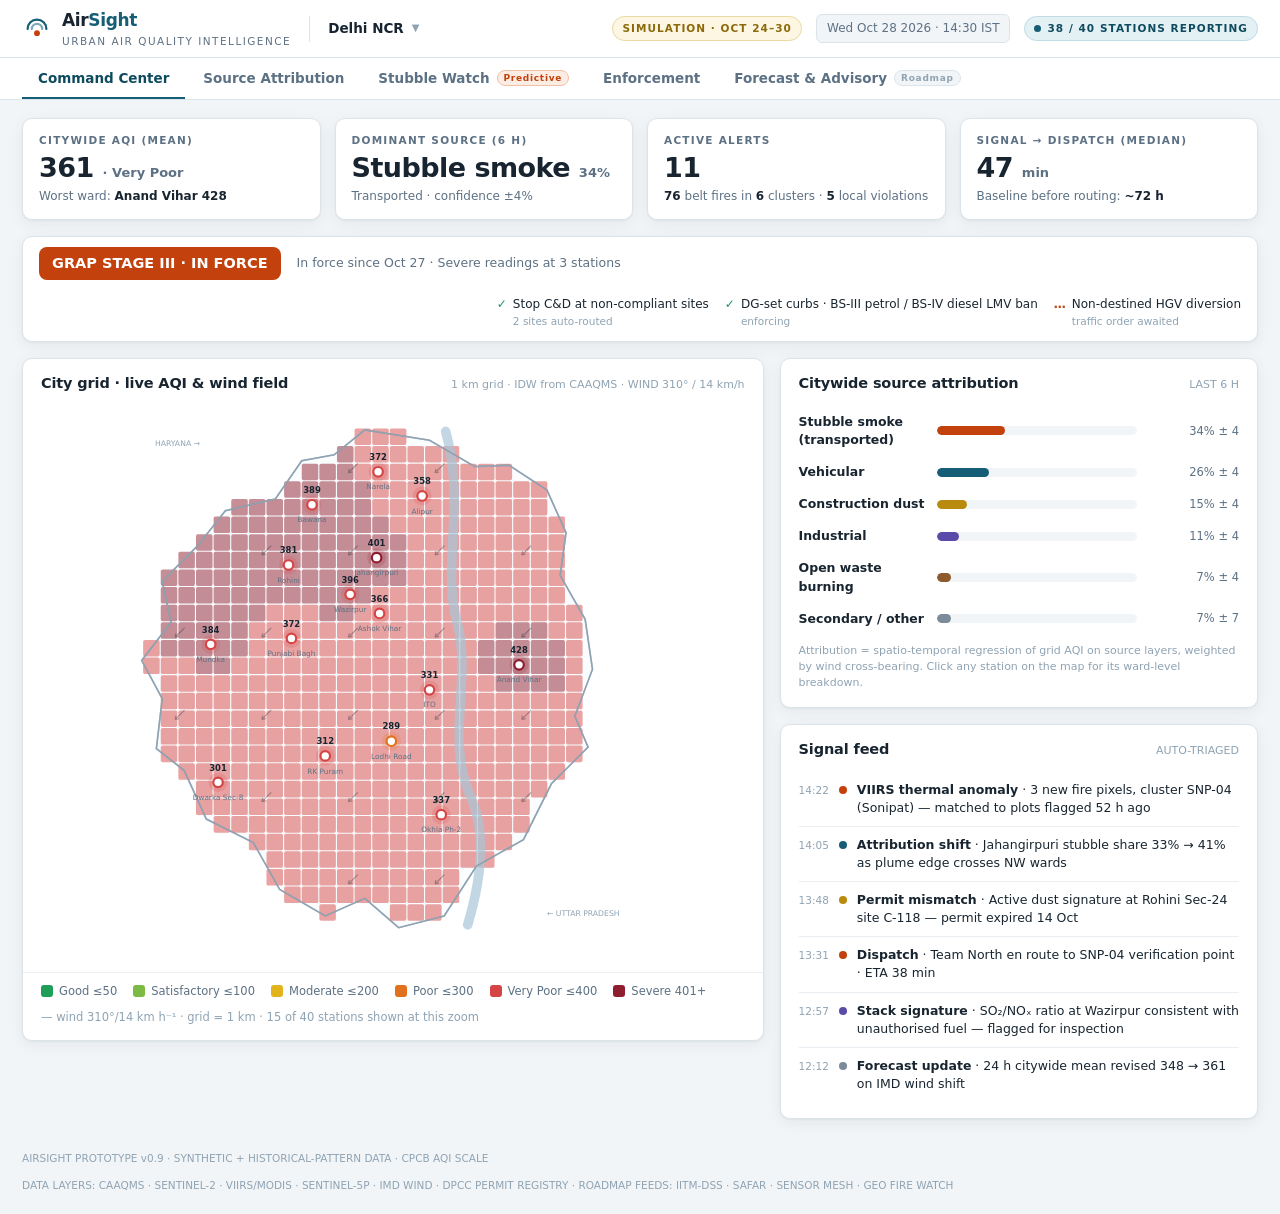
==== index.html @ 7ab76d9d "Add files via upload" ====
<!DOCTYPE html>
<html lang="en">
<head>
<meta charset="UTF-8">
<meta name="viewport" content="width=device-width, initial-scale=1.0">
<title>AirSight — Urban Air Quality Intelligence · Delhi NCR</title>
<style>
:root{
  --paper:#F2F5F7; --surface:#FFFFFF; --ink:#182530; --muted:#5D7184; --faint:#8FA3B3;
  --line:#DCE4EA; --line-soft:#E8EEF2;
  --accent:#155E75; --accent-soft:#E3F0F4; --accent-ink:#0E4B5E;
  --alert:#C2410C; --alert-soft:#FBEDE4;
  --ok:#199B57;
  --aqi1:#1E9E58; --aqi2:#7DBA45; --aqi3:#E3B31C; --aqi4:#E2711D; --aqi5:#D64545; --aqi6:#8E1D2F;
  --mono:Calibri,'Segoe UI',-apple-system,system-ui,Roboto,'Helvetica Neue',Arial,sans-serif;
  --sans:Calibri,'Segoe UI',-apple-system,system-ui,Roboto,'Helvetica Neue',Arial,sans-serif;
  --shadow:0 1px 2px rgba(24,37,48,.05),0 4px 16px rgba(24,37,48,.06);
  --r:10px;
}
*{margin:0;padding:0;box-sizing:border-box}
html,body{height:100%}
body{font-family:var(--sans);background:var(--paper);color:var(--ink);font-size:14.5px;line-height:1.45;-webkit-font-smoothing:antialiased}
button{font-family:inherit;cursor:pointer}
button:focus-visible,[tabindex]:focus-visible{outline:2px solid var(--accent);outline-offset:2px}

/* ── top bar ─────────────────────────────── */
.topbar{display:flex;align-items:center;gap:18px;background:var(--surface);border-bottom:1px solid var(--line);padding:0 22px;height:58px}
.brand{display:flex;align-items:center;gap:10px}
.brand svg{width:30px;height:30px}
.brand-name{font-size:17px;font-weight:700;letter-spacing:-.02em}
.brand-name span{color:var(--accent)}
.brand-sub{font-size:10.5px;color:var(--muted);letter-spacing:.14em;text-transform:uppercase;margin-top:1px}
.top-divider{width:1px;height:26px;background:var(--line)}
.city-select{display:flex;align-items:center;gap:8px;font-weight:600;font-size:13.5px}
.city-select .chev{color:var(--faint);font-size:10px}
.top-right{margin-left:auto;display:flex;align-items:center;gap:14px}
.sim-clock{font-family:var(--mono);font-size:12px;color:var(--muted);background:var(--paper);border:1px solid var(--line);padding:5px 10px;border-radius:6px}
.chip{display:inline-flex;align-items:center;gap:6px;font-size:10.5px;font-weight:700;letter-spacing:.1em;text-transform:uppercase;padding:4px 9px;border-radius:20px}
.chip-sim{background:#FDF6E3;color:#8A6A0B;border:1px solid #EAD9A0}
.chip-live{background:var(--accent-soft);color:var(--accent-ink);border:1px solid #BFDCE5}
.dot{width:7px;height:7px;border-radius:50%;background:var(--accent)}
@media (prefers-reduced-motion:no-preference){.dot{animation:pulse 2s infinite}}
@keyframes pulse{0%,100%{opacity:1}50%{opacity:.35}}

/* ── tabs ─────────────────────────────── */
.tabs{display:flex;gap:2px;background:var(--surface);border-bottom:1px solid var(--line);padding:0 22px}
.tab{border:none;background:none;padding:12px 16px 11px;font-size:13.5px;font-weight:600;color:var(--muted);border-bottom:2px solid transparent;display:flex;align-items:center;gap:7px}
.tab:hover{color:var(--ink)}
.tab.active{color:var(--accent-ink);border-bottom-color:var(--accent)}
.tab .mini-chip{font-size:9px;font-weight:700;letter-spacing:.08em;padding:2px 6px;border-radius:9px;background:var(--paper);color:var(--faint);border:1px solid var(--line)}

/* ── layout ─────────────────────────────── */
.stage{display:none;padding:18px 22px 26px;max-width:1560px;margin:0 auto}
.stage.active{display:block}
.kpis{display:grid;grid-template-columns:repeat(4,1fr);gap:14px;margin-bottom:16px}
.kpi{background:var(--surface);border:1px solid var(--line);border-radius:var(--r);padding:14px 16px;box-shadow:var(--shadow)}
.kpi .lab{font-size:10.5px;font-weight:700;letter-spacing:.12em;text-transform:uppercase;color:var(--muted);margin-bottom:6px}
.kpi .val{font-size:27px;font-weight:750;letter-spacing:-.02em;line-height:1.05}
.kpi .val small{font-size:13px;font-weight:600;color:var(--muted);letter-spacing:0}
.kpi .sub{font-size:12px;color:var(--muted);margin-top:5px}
.kpi .sub b{color:var(--ink)}
.grid-main{display:grid;grid-template-columns:minmax(0,1.55fr) minmax(340px,1fr);gap:16px;align-items:start}
.card{background:var(--surface);border:1px solid var(--line);border-radius:var(--r);box-shadow:var(--shadow)}
.card-h{display:flex;align-items:baseline;justify-content:space-between;gap:10px;padding:14px 18px 0}
.card-h h3{font-size:14.5px;font-weight:700;letter-spacing:-.01em}
.card-h .meta{font-family:var(--mono);font-size:11px;color:var(--faint)}
.card-b{padding:12px 18px 16px}
.stack>*+*{margin-top:16px}

/* map */
.mapwrap{position:relative;padding:8px 10px 12px}
.mapwrap svg{display:block;width:100%;height:auto}
.legend{display:flex;flex-wrap:wrap;gap:10px 16px;padding:10px 18px 14px;border-top:1px solid var(--line-soft);font-size:11.5px;color:var(--muted)}
.legend .li{display:flex;align-items:center;gap:6px}
.legend .sw{width:12px;height:12px;border-radius:3px}

/* attribution bars */
.attr-row{display:grid;grid-template-columns:128px 1fr 92px;align-items:center;gap:10px;padding:7px 0}
.attr-row .nm{font-size:12.5px;font-weight:600}
.attr-row .bar{height:9px;background:var(--paper);border-radius:5px;overflow:hidden}
.attr-row .bar i{display:block;height:100%;border-radius:5px}
.attr-row .pct{font-family:var(--mono);font-size:11.5px;color:var(--muted);text-align:right;white-space:nowrap}
.conf-note{font-size:11px;color:var(--faint);margin-top:8px}

/* feed */
.feed{list-style:none}
.feed li{display:flex;gap:10px;padding:9px 0;border-bottom:1px solid var(--line-soft);font-size:12.5px}
.feed li:last-child{border-bottom:none}
.feed .t{font-family:var(--mono);font-size:10.5px;color:var(--faint);white-space:nowrap;padding-top:2px}
.feed .ic{width:8px;height:8px;border-radius:50%;margin-top:5px;flex:none}
.feed b{font-weight:650}

/* selectable lists */
.sel-list{list-style:none}
.sel-list li{padding:10px 12px;border:1px solid var(--line);border-radius:8px;margin-bottom:8px;cursor:pointer;display:flex;justify-content:space-between;align-items:center;gap:8px;background:var(--surface)}
.sel-list li:hover{border-color:var(--accent)}
.sel-list li.on{border-color:var(--accent);background:var(--accent-soft)}
.sel-list .nm{font-weight:650;font-size:13px}
.sel-list .aq{font-family:var(--mono);font-size:12px;font-weight:700;padding:2px 8px;border-radius:6px;color:#fff}

/* evidence chain */
.ev{display:grid;grid-template-columns:26px 1fr;gap:0 12px}
.ev .n{width:26px;height:26px;border-radius:50%;background:var(--accent-soft);color:var(--accent-ink);font-family:var(--mono);font-size:11.5px;font-weight:700;display:flex;align-items:center;justify-content:center}
.ev .ln{width:2px;background:var(--line);margin:2px auto;flex:1}
.ev .cell{display:flex;flex-direction:column;align-items:center}
.ev .txt{padding:2px 0 16px}
.ev .txt b{font-size:13px}
.ev .txt p{font-size:12px;color:var(--muted);margin-top:2px}
.ev .txt .src{font-family:var(--mono);font-size:10.5px;color:var(--faint);margin-top:3px}

/* timeline */
.timeline{display:flex;align-items:center;gap:14px;padding:12px 18px;border-top:1px solid var(--line-soft)}
.play{width:36px;height:36px;border-radius:50%;border:none;background:var(--accent);color:#fff;font-size:13px;display:flex;align-items:center;justify-content:center}
.play:hover{background:var(--accent-ink)}
.tl-track{flex:1;display:grid;grid-template-columns:repeat(7,1fr);gap:4px}
.tl-day{border:1px solid var(--line);background:var(--paper);border-radius:6px;padding:6px 4px 5px;text-align:center;cursor:pointer}
.tl-day:hover{border-color:var(--accent)}
.tl-day.on{background:var(--accent);border-color:var(--accent)}
.tl-day .d{font-size:10px;font-weight:700;letter-spacing:.06em;text-transform:uppercase;color:var(--muted)}
.tl-day .dt{font-family:var(--mono);font-size:11px;margin-top:1px;color:var(--ink)}
.tl-day.on .d,.tl-day.on .dt{color:#fff}
.tl-day .f{font-size:9.5px;margin-top:2px;color:var(--alert);font-weight:700;font-family:var(--mono)}
.tl-day.on .f{color:#FFD9C7}

/* stat pills row */
.pills{display:grid;grid-template-columns:repeat(3,1fr);gap:12px}
.pill{border:1px solid var(--line);border-radius:8px;padding:11px 13px;background:var(--surface)}
.pill .lab{font-size:10px;font-weight:700;letter-spacing:.11em;text-transform:uppercase;color:var(--muted)}
.pill .val{font-size:21px;font-weight:750;margin-top:3px;letter-spacing:-.02em}
.pill .val small{font-size:11.5px;color:var(--muted);font-weight:600}
.pill.hot{border-color:#F1BFA4;background:var(--alert-soft)}
.pill.hot .val{color:var(--alert)}

/* enforcement table */
.ttable{width:100%;border-collapse:collapse;font-size:12.5px}
.ttable th{font-size:10px;font-weight:700;letter-spacing:.1em;text-transform:uppercase;color:var(--muted);text-align:left;padding:7px 10px;border-bottom:1px solid var(--line)}
.ttable td{padding:9px 10px;border-bottom:1px solid var(--line-soft);vertical-align:middle}
.ttable tr.row{cursor:pointer}
.ttable tr.row:hover td{background:var(--paper)}
.ttable tr.row.on td{background:var(--accent-soft)}
.ttable .rank{font-family:var(--mono);color:var(--faint);font-weight:700}
.ttable .score{font-family:var(--mono);font-weight:750;font-size:13px}
.tag{display:inline-block;font-size:10px;font-weight:700;letter-spacing:.05em;padding:2.5px 8px;border-radius:10px;text-transform:uppercase}
.tag.stubble{background:#FBE9E1;color:#9A3412}
.tag.industrial{background:#E8E4F7;color:#4C3A9E}
.tag.construction{background:#FDF3D7;color:#8A6A0B}
.tag.waste{background:#F1E5DC;color:#7C4A21}
.tag.transport{background:#E1EFF6;color:#155E75}
.confbar{display:inline-flex;align-items:center;gap:6px}
.confbar .cb{width:52px;height:6px;background:var(--paper);border-radius:3px;overflow:hidden}
.confbar .cb i{display:block;height:100%;background:var(--accent)}
.confbar span{font-family:var(--mono);font-size:11px;color:var(--muted)}

/* evidence packet */
.packet .ph{display:flex;justify-content:space-between;align-items:flex-start;gap:10px}
.packet h4{font-size:15px;font-weight:750;letter-spacing:-.01em}
.packet .geo{font-family:var(--mono);font-size:11px;color:var(--muted);margin-top:3px}
.pk-grid{display:grid;grid-template-columns:1fr 1fr;gap:9px 14px;margin-top:13px}
.pk-grid .f .l{font-size:10px;font-weight:700;letter-spacing:.1em;text-transform:uppercase;color:var(--muted)}
.pk-grid .f .v{font-size:12.5px;font-weight:600;margin-top:2px}
.pk-grid .f .v.mono{font-family:var(--mono);font-weight:500;font-size:11.5px}
.action-box{margin-top:14px;background:var(--paper);border:1px solid var(--line);border-radius:8px;padding:11px 13px}
.action-box .l{font-size:10px;font-weight:700;letter-spacing:.1em;text-transform:uppercase;color:var(--accent-ink)}
.action-box p{font-size:12.5px;margin-top:4px}
.action-box .legal{font-family:var(--mono);font-size:10.5px;color:var(--faint);margin-top:6px}
.btnrow{display:flex;gap:9px;margin-top:14px}
.btn{border:1px solid var(--line);background:var(--surface);border-radius:8px;padding:8px 14px;font-size:12.5px;font-weight:650;color:var(--ink)}
.btn:hover{border-color:var(--accent);color:var(--accent-ink)}
.btn.primary{background:var(--accent);border-color:var(--accent);color:#fff}
.btn.primary:hover{background:var(--accent-ink)}

/* proof thumb */
.proof{margin-top:13px;border:1px solid var(--line);border-radius:8px;overflow:hidden}
.proof svg{display:block;width:100%}
.proof .cap{font-family:var(--mono);font-size:10.5px;color:var(--muted);padding:6px 10px;border-top:1px solid var(--line-soft);background:var(--paper)}

/* forecast */
.fc-chart svg{width:100%;display:block}
.rmse{display:flex;gap:12px;margin-top:6px}
.rmse .box{flex:1;border:1px solid var(--line);border-radius:8px;padding:10px 13px}
.rmse .box .l{font-size:10px;font-weight:700;letter-spacing:.1em;text-transform:uppercase;color:var(--muted)}
.rmse .box .v{font-size:19px;font-weight:750;margin-top:2px}
.rmse .box.win{border-color:#BBDCC9;background:#EFF8F2}
.rmse .box.win .v{color:var(--ok)}
.lang-row{display:flex;flex-wrap:wrap;gap:7px;margin:10px 0 12px}
.lang{border:1px solid var(--line);background:var(--surface);border-radius:18px;padding:5px 13px;font-size:12.5px;font-weight:600}
.lang.on{background:var(--accent);border-color:var(--accent);color:#fff}
.advisory{background:var(--paper);border:1px solid var(--line);border-radius:8px;padding:14px 16px;font-size:14px;line-height:1.65}
.advisory .hd{display:flex;align-items:center;gap:8px;margin-bottom:8px}
.advisory .hd .b{font-size:10.5px;font-weight:800;letter-spacing:.08em;color:#fff;padding:3px 9px;border-radius:6px}
.advisory .hd .w{font-size:12px;font-weight:700;color:var(--muted)}
.vuln{display:flex;flex-wrap:wrap;gap:8px;margin-top:12px}
.vuln .v{border:1px solid var(--line);border-radius:8px;padding:7px 12px;font-size:12px;background:var(--surface)}
.vuln .v b{font-size:14px;font-weight:750;margin-right:4px}
.note{font-size:11px;color:var(--faint);margin-top:10px}

/* GRAP bar */
.grapbar{display:flex;align-items:center;gap:16px;background:var(--surface);border:1px solid var(--line);border-radius:var(--r);padding:10px 16px;margin-bottom:16px;box-shadow:var(--shadow);flex-wrap:wrap}
.grap-badge{font-weight:800;font-size:14.5px;color:#fff;padding:6px 13px;border-radius:8px;white-space:nowrap}
.grap-why{font-size:12.5px;color:var(--muted);max-width:420px}
.grap-acts{display:flex;gap:16px;margin-left:auto;flex-wrap:wrap}
.grap-acts .a{display:flex;gap:6px;align-items:baseline;font-size:12px}
.grap-acts .st{font-weight:800}
.grap-acts .ok{color:var(--ok)} .grap-acts .pend{color:var(--alert)}
.grap-acts small{color:var(--faint);font-size:10.5px}

/* impact simulator */
.simrow{display:flex;gap:11px;align-items:flex-start;padding:9px 0;border-bottom:1px solid var(--line-soft);cursor:pointer}
.simrow:last-of-type{border-bottom:none}
.simrow input{accent-color:var(--accent);width:16px;height:16px;margin-top:2px;cursor:pointer}
.simrow .t b{font-size:13px}
.simrow .t p{font-size:11.5px;color:var(--muted);margin-top:1px}
.sim-tot{display:grid;grid-template-columns:1fr 1fr 1fr;gap:10px;margin:12px 0 4px}
.sim-tot .b{border:1px solid var(--line);border-radius:8px;padding:9px 11px}
.sim-tot .b .l{font-size:10px;font-weight:700;letter-spacing:.09em;text-transform:uppercase;color:var(--muted)}
.sim-tot .b .v{font-size:18px;font-weight:750;margin-top:2px}
.sim-tot .b.money{border-color:#BBDCC9;background:#EFF8F2}
.sim-tot .b.money .v{color:var(--ok)}

/* farmer outreach pills */
.pillrow{display:grid;grid-template-columns:repeat(4,1fr);gap:9px}
.pillrow .p{border:1px solid var(--line);border-radius:8px;padding:9px 10px;background:var(--surface)}
.pillrow .p .v{font-size:18px;font-weight:750}
.pillrow .p .l{font-size:10.5px;color:var(--muted);margin-top:1px;line-height:1.25}

/* forecast ward select */
.fc-select{font:inherit;font-size:12.5px;font-weight:600;border:1px solid var(--line);border-radius:7px;padding:4px 9px;background:#fff;color:var(--ink);cursor:pointer}
.fc-select:hover{border-color:var(--accent)}

/* toasts */
#toast{position:fixed;bottom:24px;right:24px;z-index:60;display:flex;flex-direction:column;gap:8px;align-items:flex-end}
.toast{background:var(--ink);color:#fff;padding:11px 16px;border-radius:9px;font-size:13px;box-shadow:0 10px 28px rgba(16,28,38,.3);max-width:380px}

/* clickable affordances */
.stn:hover circle:nth-child(2){stroke-width:4}
.plot-hit{cursor:pointer}
.plot-sel{pointer-events:none}
.kpi.link{cursor:pointer}
.kpi.link:hover{border-color:var(--accent)}
.btn.done{border-color:#BBDCC9;background:#EFF8F2;color:var(--ok);cursor:default}
.vtag{display:inline-block;font-size:9.5px;font-weight:800;color:var(--ok);background:#EFF8F2;border:1px solid #BBDCC9;border-radius:9px;padding:1.5px 7px;margin-left:6px;vertical-align:1px}
.backlink{font-size:11.5px;color:var(--accent-ink);cursor:pointer;font-weight:650}
.backlink:hover{text-decoration:underline}
.footer{max-width:1560px;margin:0 auto;padding:6px 22px 20px;font-family:var(--mono);font-size:10.5px;color:var(--faint);display:flex;justify-content:space-between;gap:12px;flex-wrap:wrap}
@media(max-width:1080px){.grid-main{grid-template-columns:1fr}.kpis{grid-template-columns:repeat(2,1fr)}}
</style>
</head>
<body>

<header class="topbar">
  <div class="brand">
    <svg viewBox="0 0 32 32" fill="none" aria-hidden="true">
      <path d="M6 17 a10 10 0 0 1 20 0" stroke="#155E75" stroke-width="2.4" stroke-linecap="round"/>
      <path d="M10.5 17 a5.5 5.5 0 0 1 11 0" stroke="#155E75" stroke-width="2.4" stroke-linecap="round" opacity=".55"/>
      <circle cx="16" cy="21.5" r="3.1" fill="#C2410C"/>
    </svg>
    <div>
      <div class="brand-name">Air<span>Sight</span></div>
      <div class="brand-sub">Urban Air Quality Intelligence</div>
    </div>
  </div>
  <div class="top-divider"></div>
  <div class="city-select" id="citySel" style="cursor:pointer" title="Multi-city — Module D">Delhi NCR <span class="chev">▼</span></div>
  <div class="top-right">
    <span class="chip chip-sim">Simulation · Oct 24–30</span>
    <span class="sim-clock" id="simClock">Wed 28 Oct 2026 · 14:30 IST</span>
    <span class="chip chip-live"><span class="dot"></span>38 / 40 stations reporting</span>
  </div>
</header>

<nav class="tabs" role="tablist">
  <button class="tab active" data-tab="command" role="tab">Command Center</button>
  <button class="tab" data-tab="attrib" role="tab">Source Attribution</button>
  <button class="tab" data-tab="predict" role="tab">Stubble Watch <span class="mini-chip" style="background:var(--alert-soft);color:var(--alert);border-color:#F1BFA4">Predictive</span></button>
  <button class="tab" data-tab="enforce" role="tab">Enforcement</button>
  <button class="tab" data-tab="forecast" role="tab">Forecast &amp; Advisory <span class="mini-chip">Roadmap</span></button>
</nav>

<!-- ══════════ TAB 1 · COMMAND CENTER ══════════ -->
<section class="stage active" id="stage-command">
  <div class="kpis" id="cc-kpis"></div>
  <div class="grapbar" id="grapBar"></div>
  <div class="grid-main">
    <div class="card">
      <div class="card-h"><h3>City grid · live AQI &amp; wind field</h3><span class="meta">1 km grid · IDW from CAAQMS · WIND 310° / 14 km/h</span></div>
      <div class="mapwrap" id="cityMap"></div>
      <div class="legend" id="cityLegend"></div>
    </div>
    <div class="stack">
      <div class="card">
        <div class="card-h"><h3>Citywide source attribution</h3><span class="meta" id="cc-attr-meta">LAST 6 H</span></div>
        <div class="card-b" id="cc-attr"></div>
      </div>
      <div class="card">
        <div class="card-h"><h3>Signal feed</h3><span class="meta">AUTO-TRIAGED</span></div>
        <div class="card-b"><ul class="feed" id="cc-feed"></ul></div>
      </div>
    </div>
  </div>
</section>

<!-- ══════════ TAB 2 · SOURCE ATTRIBUTION ══════════ -->
<section class="stage" id="stage-attrib">
  <div class="grid-main" style="grid-template-columns:minmax(280px,.72fr) minmax(0,1.6fr)">
    <div class="card">
      <div class="card-h"><h3>Wards ranked by AQI</h3><span class="meta" id="at-meta"></span></div>
      <div class="card-b"><ul class="sel-list" id="wardList"></ul></div>
    </div>
    <div class="stack">
      <div class="card">
        <div class="card-h"><h3 id="at-title">Attribution — Anand Vihar</h3><span class="meta">STATISTICAL CONFIDENCE SHOWN PER SOURCE</span></div>
        <div class="card-b" id="wardAttr"></div>
      </div>
      <div class="card">
        <div class="card-h"><h3>Evidence chain — why the model attributes this</h3><span class="meta" id="ev-meta"></span></div>
        <div class="card-b"><div class="ev" id="evChain"></div></div>
      </div>
    </div>
  </div>
</section>

<!-- ══════════ TAB 3 · STUBBLE WATCH ══════════ -->
<section class="stage" id="stage-predict">
  <div class="kpis" id="sw-kpis"></div>
  <div class="grid-main">
    <div class="card">
      <div class="card-h"><h3>NW agricultural belt · plot-level burn lifecycle</h3><span class="meta">SENTINEL-2 CHANGE DETECTION + VIIRS THERMAL · 1,247 PLOTS</span></div>
      <div class="mapwrap" id="beltMap"></div>
      <div class="timeline">
        <button class="play" id="playBtn" aria-label="Play episode">▶</button>
        <div class="tl-track" id="tlTrack"></div>
      </div>
      <div class="legend" id="beltLegend"></div>
    </div>
    <div class="stack">
      <div class="card">
        <div class="card-h"><h3>Burn-risk forecast · next 72 h</h3><span class="meta" id="sw-meta"></span></div>
        <div class="card-b" id="swPanel"></div>
      </div>
      <div class="card">
        <div class="card-h"><h3>Flagged plot · registry record</h3><span class="meta" id="regMeta">PLOT SNP-04/117 · RISK 0.81</span></div>
        <div class="card-b" id="regBody"></div>
      </div>
      <div class="card">
        <div class="card-h"><h3>Farmer outreach · season CRM</h3><span class="meta">ADVISORY-FIRST · ENFORCEMENT IS THE FALLBACK</span></div>
        <div class="card-b">
          <div class="pillrow">
            <div class="p"><div class="v">412</div><div class="l">farmers contacted on WhatsApp</div></div>
            <div class="p"><div class="v">168</div><div class="l">baler / Happy Seeder bookings</div></div>
            <div class="p"><div class="v">61</div><div class="l">subsidy applications filed</div></div>
            <div class="p"><div class="v" style="color:var(--ok)">78</div><div class="l">burns avoided (est., season)</div></div>
          </div>
          <p class="note">Every risk-flagged plot triggers a burn-alternative nudge — baler, Happy Seeder or free bio-decomposer spray — before any enforcement step. Bookings routed to the district CRM machinery pool.</p>
        </div>
      </div>
      <div class="card">
        <div class="card-h"><h3>Plume transport to Delhi</h3><span class="meta">GAUSSIAN APPROXIMATION · NW 14 KM/H</span></div>
        <div class="card-b" id="plumePanel"></div>
      </div>
    </div>
  </div>
</section>

<!-- ══════════ TAB 4 · ENFORCEMENT ══════════ -->
<section class="stage" id="stage-enforce">
  <div class="kpis" id="en-kpis"></div>
  <div class="grid-main">
    <div class="stack">
      <div class="card">
        <div class="card-h"><h3>Today's enforcement queue</h3><span class="meta">SCORE = IMPACT × CONFIDENCE × EXPOSURE × HISTORY</span></div>
        <div class="card-b" style="padding-top:6px"><table class="ttable" id="targetTable"></table></div>
      </div>
      <div class="card">
        <div class="card-h"><h3>Team North · optimised route</h3><span class="meta">5 STOPS · 38 KM · EST 4 H 10 M</span></div>
        <div class="mapwrap" id="routeMap"></div>
      </div>
      <div class="card">
        <div class="card-h"><h3>Impact simulator · next 24 h</h3><span class="meta">TICK AN INTERVENTION — SEE THE AIR CHANGE</span></div>
        <div class="card-b" id="simBody"></div>
      </div>
    </div>
    <div class="card packet">
      <div class="card-h"><h3>Evidence packet</h3><span class="meta" id="pk-id"></span></div>
      <div class="card-b" id="packetBody"></div>
    </div>
  </div>
</section>

<!-- ══════════ TAB 5 · FORECAST & ADVISORY ══════════ -->
<section class="stage" id="stage-forecast">
  <div class="grid-main">
    <div class="stack">
      <div class="card">
        <div class="card-h"><h3 id="fcTitle">72-hour ward forecast — Anand Vihar</h3><select class="fc-select" id="fcWard" aria-label="Choose ward"></select></div>
        <div class="card-b fc-chart" id="fcChart"></div>
      </div>
      <div class="card">
        <div class="card-h"><h3>Backtest accuracy · Oct 2025 episode</h3><span class="meta">HOURLY · 40 STATIONS · 21 DAYS</span></div>
        <div class="card-b">
          <div class="rmse">
            <div class="box"><div class="l">Persistence baseline RMSE</div><div class="v">41.7 <small style="font-size:12px;color:var(--muted)">AQI pts</small></div></div>
            <div class="box win"><div class="l">AirSight model RMSE</div><div class="v">22.4 <small style="font-size:12px;color:var(--muted)">AQI pts</small></div></div>
            <div class="box win"><div class="l">Improvement</div><div class="v">−46%</div></div>
          </div>
          <p class="note">Evaluation protocol follows the brief: RMSE against a persistence baseline at hyperlocal resolution over a 24–72 h horizon.</p>
        </div>
      </div>
    </div>
    <div class="card">
      <div class="card-h"><h3>Citizen advisory — auto-generated</h3><span class="meta">WARD-LEVEL · IVR / APP / DISPLAY</span></div>
      <div class="card-b">
        <div class="lang-row" id="langRow"></div>
        <div class="advisory" id="advisoryBox"></div>
        <div class="vuln" id="vulnRow"></div>
        <p class="note">Vulnerability layer: schools, hospitals and estimated outdoor-worker population inside the ward. Advisory copy is generated per CPCB health guidance for the forecast AQI band.</p>
      </div>
    </div>
  </div>
</section>

<footer class="footer">
  <span>AIRSIGHT PROTOTYPE v0.9 · SYNTHETIC + HISTORICAL-PATTERN DATA · CPCB AQI SCALE</span>
  <span>DATA LAYERS: CAAQMS · SENTINEL-2 · VIIRS/MODIS · SENTINEL-5P · IMD WIND · DPCC PERMIT REGISTRY · ROADMAP FEEDS: IITM-DSS · SAFAR · SENSOR MESH · GEO FIRE WATCH</span>
</footer>

<div id="toast" aria-live="polite"></div>

<script>
/* ═══════════ seeded rng ═══════════ */
let _s=42;const rnd=()=>{_s=(_s*1103515245+12345)&0x7fffffff;return _s/0x7fffffff};
const lerp=(a,b,t)=>a+(b-a)*t;

/* ═══════════ shared data ═══════════ */
const AQI_BANDS=[[50,'Good','--aqi1'],[100,'Satisfactory','--aqi2'],[200,'Moderate','--aqi3'],[300,'Poor','--aqi4'],[400,'Very Poor','--aqi5'],[500,'Severe','--aqi6']];
const css=v=>getComputedStyle(document.documentElement).getPropertyValue(v).trim();
const aqiBand=v=>AQI_BANDS.find(b=>v<=b[0])||AQI_BANDS[5];
const aqiColor=v=>css(aqiBand(v)[2]);

const CITY=[[452,38],[540,52],[602,88],[648,86],[700,120],[726,178],[718,236],[752,296],[762,364],[738,428],[756,470],[706,520],[668,596],[604,632],[560,700],[498,716],[452,676],[398,700],[336,664],[300,600],[236,568],[206,502],[168,472],[176,404],[148,352],[188,300],[176,244],[224,196],[262,148],[330,132],[366,80],[410,72]];

const STATIONS=[
 {id:'DL001',n:'Narela',x:470,y:95,base:372},
 {id:'DL002',n:'Bawana',x:380,y:140,base:389},
 {id:'DL003',n:'Alipur',x:530,y:128,base:358},
 {id:'DL004',n:'Rohini',x:348,y:222,base:381},
 {id:'DL005',n:'Jahangirpuri',x:468,y:212,base:401},
 {id:'DL006',n:'Wazirpur',x:432,y:262,base:396},
 {id:'DL007',n:'Ashok Vihar',x:472,y:288,base:366},
 {id:'DL008',n:'Punjabi Bagh',x:352,y:322,base:372},
 {id:'DL009',n:'Mundka',x:242,y:330,base:384},
 {id:'DL010',n:'ITO',x:540,y:392,base:331},
 {id:'DL011',n:'Anand Vihar',x:662,y:358,base:428},
 {id:'DL012',n:'Lodhi Road',x:488,y:462,base:289},
 {id:'DL013',n:'RK Puram',x:398,y:482,base:312},
 {id:'DL014',n:'Dwarka Sec-8',x:252,y:518,base:301},
 {id:'DL015',n:'Okhla Ph-2',x:556,y:562,base:337}
];
const DAY_F=[0.68,0.76,0.85,0.93,1.00,1.06,1.02];   // episode curve Oct 24→30
const DATES=['Oct 24','Oct 25','Oct 26','Oct 27','Oct 28','Oct 29','Oct 30'];
let simDay=4;                                        // 0-indexed → Oct 28
const stAqi=(st,d=simDay)=>Math.min(500,Math.round(st.base*DAY_F[d]));

/* attribution mixes (sum 100) — citywide and per-ward flavour */
const SRC=[
 {k:'stubble',n:'Stubble smoke (transported)',c:'#C2410C'},
 {k:'transport',n:'Vehicular',c:'#155E75'},
 {k:'construction',n:'Construction dust',c:'#B98A0E'},
 {k:'industrial',n:'Industrial',c:'#5B4AA8'},
 {k:'waste',n:'Open waste burning',c:'#8C5A2B'},
 {k:'other',n:'Secondary / other',c:'#7C8B99'}
];
const CITY_MIX={stubble:34,transport:26,construction:15,industrial:11,waste:7,other:7};
const WARD_MIX={
 'Anand Vihar':{mix:{stubble:31,transport:34,construction:12,industrial:9,waste:8,other:6},conf:{stubble:5,transport:4,construction:5,industrial:4,waste:6,other:7}},
 'Jahangirpuri':{mix:{stubble:41,transport:19,construction:13,industrial:12,waste:9,other:6},conf:{stubble:4,transport:5,construction:5,industrial:4,waste:6,other:7}},
 'Wazirpur':{mix:{stubble:36,transport:17,construction:11,industrial:23,waste:7,other:6},conf:{stubble:5,transport:5,construction:6,industrial:3,waste:6,other:7}},
 'Bawana':{mix:{stubble:44,transport:12,construction:10,industrial:19,waste:9,other:6},conf:{stubble:3,transport:6,construction:6,industrial:4,waste:6,other:7}},
 'Rohini':{mix:{stubble:42,transport:18,construction:20,industrial:7,waste:7,other:6},conf:{stubble:4,transport:5,construction:4,industrial:6,waste:6,other:7}},
 'Mundka':{mix:{stubble:38,transport:14,construction:12,industrial:16,waste:14,other:6},conf:{stubble:4,transport:6,construction:6,industrial:5,waste:4,other:7}},
 'ITO':{mix:{stubble:29,transport:38,construction:14,industrial:6,waste:6,other:7},conf:{stubble:5,transport:3,construction:5,industrial:6,waste:7,other:7}},
 'Okhla Ph-2':{mix:{stubble:27,transport:24,construction:16,industrial:15,waste:11,other:7},conf:{stubble:5,transport:5,construction:5,industrial:5,waste:5,other:7}}
};
const WARD_EXTRA={
 'Anand Vihar':{fires:12,traffic:'0.91 (P95)',permits:9,stacks:3,spike:'+38% vs 7-day median',bearing:'308°–322° upwind fire cluster SNP-04'},
 'Jahangirpuri':{fires:12,traffic:'0.74',permits:6,stacks:5,spike:'+41%',bearing:'305°–318° upwind cluster SNP-04'},
 'Wazirpur':{fires:12,traffic:'0.66',permits:4,stacks:14,spike:'+35%',bearing:'306°–319° + local stack signature'},
 'Bawana':{fires:12,traffic:'0.41',permits:3,stacks:18,spike:'+44%',bearing:'302°–315° nearest to belt'},
 'Rohini':{fires:12,traffic:'0.62',permits:11,stacks:2,spike:'+39%',bearing:'304°–317°'},
 'Mundka':{fires:12,traffic:'0.48',permits:5,stacks:9,spike:'+33%',bearing:'300°–314°'},
 'ITO':{fires:12,traffic:'0.95 (P98)',permits:7,stacks:1,spike:'+27%',bearing:'310°–324°'},
 'Okhla Ph-2':{fires:12,traffic:'0.71',permits:8,stacks:6,spike:'+24%',bearing:'312°–326°'}
};

/* ═══════════ geometry helpers ═══════════ */
function toast(msg){const t=document.createElement('div');t.className='toast';t.textContent=msg;
  document.getElementById('toast').appendChild(t);setTimeout(()=>t.remove(),2800)}
function hashS(s){let h=0;for(const c of s)h=(h*31+c.charCodeAt(0))&0xffff;return h}

/* GRAP stage per sim day (invoked on 72 h forecast, consistent with enforcement legal basis) */
const GRAP=[
 ['I','B98A0E','Invoked Oct 24 · citywide mean entered the Poor band',[['Mechanical sweeping & water sprinkling','ok','all zones'],['C&D dust-control audits','ok','routine'],['Open waste-burning patrols','ok','night shift']]],
 ['I','B98A0E','Invoked Oct 24 · citywide mean in Poor band, rising trend',[['Mechanical sweeping & water sprinkling','ok','all zones'],['C&D dust-control audits','ok','routine'],['Open waste-burning patrols','ok','night shift']]],
 ['II','E2711D','Escalated Oct 26 · Very Poor band + adverse 72 h wind forecast',[['Parking fee surge & bus/metro augmentation','ok','notified'],['DG-set restrictions (except emergency)','ok','monitoring'],['Hotspot-specific dust action','ok','11 wards']]],
 ['III','C2410C','Invoked Oct 27 pre-emptively · 72 h forecast breached Severe (Anand Vihar)',[['Stop C&D at non-compliant sites','ok','2 sites auto-routed'],['DG-set curbs · BS-III petrol / BS-IV diesel LMV ban','ok','enforcing'],['Non-destined HGV diversion','pend','traffic order awaited']]],
 ['III','C2410C','In force since Oct 27 · Severe readings at 3 stations',[['Stop C&D at non-compliant sites','ok','2 sites auto-routed'],['DG-set curbs · BS-III petrol / BS-IV diesel LMV ban','ok','enforcing'],['Non-destined HGV diversion','pend','traffic order awaited']]],
 ['III','C2410C','In force · episode peak, review at 18:00 CAQM sub-committee',[['Stop C&D at non-compliant sites','ok','4 sites auto-routed'],['DG-set curbs · vehicle restrictions','ok','enforcing'],['School outdoor activity suspension','ok','advisories out']]],
 ['III','C2410C','In force · easing trend, de-escalation review scheduled',[['Stop C&D at non-compliant sites','ok','holding'],['DG-set curbs · vehicle restrictions','ok','enforcing'],['De-escalation checklist','pend','pending 48 h stable trend']]]];
function renderGrap(){
  const g=GRAP[simDay];
  document.getElementById('grapBar').innerHTML=
   `<span class="grap-badge" style="background:#${g[1]}">GRAP STAGE ${g[0]} · IN FORCE</span>
    <span class="grap-why">${g[2]}</span>
    <span class="grap-acts">${g[3].map(a=>`<span class="a"><span class="st ${a[1]}">${a[1]==='ok'?'✓':'…'}</span><span>${a[0]}<br><small>${a[2]}</small></span></span>`).join('')}</span>`;
}

/* per-station attribution mix (falls back to a seeded variation of the city mix) */
function wardMixFor(name){
  if(WARD_MIX[name])return WARD_MIX[name];
  let h=hashS(name);const mix={},conf={};let tot=0;
  for(const s of SRC){h=(h*137+17)&0xffff;const j=(h%11)-5;mix[s.k]=Math.max(3,CITY_MIX[s.k]+j);tot+=mix[s.k];conf[s.k]=4+(h%4)}
  let acc=0;const keys=SRC.map(s=>s.k);
  keys.forEach((k,i)=>{mix[k]=i===keys.length-1?100-acc:Math.round(mix[k]*100/tot);acc+=mix[k]});
  return{mix,conf};
}
let selStation=null;

/* ═══════════ geometry helpers (spatial) ═══════════ */
function inPoly(x,y,p){let ok=false;for(let i=0,j=p.length-1;i<p.length;j=i++){const[xi,yi]=p[i],[xj,yj]=p[j];if(((yi>y)!==(yj>y))&&(x<(xj-xi)*(y-yi)/(yj-yi)+xi))ok=!ok}return ok}
function idw(x,y,d){let sw=0,sv=0;for(const s of STATIONS){const dx=x-s.x,dy=y-s.y,dd=Math.max(60,dx*dx+dy*dy);const w=1/dd;sw+=w;sv+=w*stAqi(s,d)}
  // NW plume gradient during active fire days
  const fireK=[0,.15,.35,.6,1,.9,.5][d];
  const nw=Math.max(0,1-Math.hypot(x-180,y-70)/620);
  return sv/sw+fireK*nw*46}

/* ═══════════ TAB 1 · command center ═══════════ */
const DYN_FEED=[];
function kpiCard(lab,val,sub,goto){return `<div class="kpi${goto?' link':''}"${goto?` data-goto="${goto}" title="Open ${goto}"`:''}><div class="lab">${lab}</div><div class="val">${val}</div><div class="sub">${sub}</div></div>`}

function renderCommand(){
  const vals=STATIONS.map(s=>stAqi(s));
  const avg=Math.round(vals.reduce((a,b)=>a+b,0)/vals.length);
  const worst=STATIONS.reduce((a,b)=>stAqi(a)>stAqi(b)?a:b);
  const band=aqiBand(avg);
  const firePlots=PLOTS.filter(p=>plotState(p,simDay)==='fire');
  const beltFires=firePlots.length*4, fireClusters=new Set(firePlots.map(p=>p.c)).size;
  document.getElementById('cc-kpis').innerHTML=
    kpiCard('Citywide AQI (mean)',`${avg} <small>· ${band[1]}</small>`,`Worst ward: <b>${worst.n} ${stAqi(worst)}</b>`)+
    kpiCard('Dominant source (6 h)',`Stubble smoke <small>34%</small>`,`Transported · confidence ±4%`)+
    kpiCard('Active alerts',`${fireClusters+5}`,`<b>${beltFires}</b> belt fires in <b>${fireClusters}</b> clusters · <b>5</b> local violations`,'predict')+
    kpiCard('Signal → dispatch (median)',`47 <small>min</small>`,`Baseline before routing: <b>~72 h</b>`,'enforce');

  // map
  const W=980,H=760,cell=24;let g='';
  for(let x=150;x<780;x+=cell)for(let y=36;y<724;y+=cell){
    const cx=x+cell/2,cy=y+cell/2;
    if(!inPoly(cx,cy,CITY))continue;
    const v=idw(cx,cy,simDay);
    g+=`<rect x="${x}" y="${y}" width="${cell-1.5}" height="${cell-1.5}" rx="2.5" fill="${aqiColor(v)}" opacity="0.5"/>`}
  // wind arrows (from NW → pointing SE)
  let wind='';for(let x=200;x<760;x+=118)for(let y=90;y<700;y+=112){if(!inPoly(x,y,CITY))continue;
    wind+=`<g transform="translate(${x},${y}) rotate(135)" opacity=".34"><line x1="-9" y1="0" x2="9" y2="0" stroke="#182530" stroke-width="1.6"/><path d="M9 0 l-4.5 -3 M9 0 l-4.5 3" stroke="#182530" stroke-width="1.6" fill="none"/></g>`}
  const yamuna=`<path d="M562 40 C 590 140, 556 222, 578 302 C 598 382, 560 462, 598 542 C 618 592, 610 652, 592 712" stroke="#A9C6D8" stroke-width="13" fill="none" opacity=".7" stroke-linecap="round"/>`;
  let st='';for(const s of STATIONS){const v=stAqi(s);const c=aqiColor(v);const on=s.n===selStation;
    st+=`<g class="stn" data-n="${s.n}" style="cursor:pointer">
      ${on?`<circle cx="${s.x}" cy="${s.y}" r="18" fill="none" stroke="#155E75" stroke-width="2.5" stroke-dasharray="4 3"/>`:''}
      <circle cx="${s.x}" cy="${s.y}" r="13" fill="${c}" opacity=".18"/>
      <circle cx="${s.x}" cy="${s.y}" r="6.5" fill="#fff" stroke="${c}" stroke-width="3"/>
      <text x="${s.x}" y="${s.y-16}" text-anchor="middle" font-size="11.5" font-weight="700" fill="#182530">${v}</text>
      <text x="${s.x}" y="${s.y+24}" text-anchor="middle" font-size="10" fill="#5D7184">${s.n}</text></g>`}
  document.getElementById('cityMap').innerHTML=
   `<svg viewBox="0 0 ${W} ${H}" role="img" aria-label="Delhi AQI grid map">
      <path d="M${CITY.map(p=>p.join(' ')).join(' L')} Z" fill="#FAFCFD" stroke="#B9C8D3" stroke-width="2"/>
      ${g}${yamuna}
      <path d="M${CITY.map(p=>p.join(' ')).join(' L')} Z" fill="none" stroke="#8FA3B3" stroke-width="2.2"/>
      ${wind}${st}
      <g font-family="var(--mono)" font-size="10.5" fill="#8FA3B3">
        <text x="166" y="60">HARYANA →</text><text x="700" y="700">← UTTAR PRADESH</text>
      </g>
    </svg>`;
  document.getElementById('cityLegend').innerHTML=
    AQI_BANDS.map(b=>`<span class="li"><span class="sw" style="background:${css(b[2])}"></span>${b[1]} ${b[0]==500?'401+':'≤'+b[0]}</span>`).join('')+
    `<span class="li"><span style="color:#8FA3B3">— wind 310°/14 km h⁻¹ · grid = 1 km · 15 of 40 stations shown at this zoom</span></span>`;

  renderGrap();

  // attribution panel: citywide, or the clicked station's ward
  const attrEl=document.getElementById('cc-attr');
  const attrHead=attrEl.closest('.card').querySelector('h3');
  if(selStation){
    const W=wardMixFor(selStation), v=stAqi(STATIONS.find(x=>x.n===selStation));
    attrHead.innerHTML=`Ward attribution — ${selStation} <span style="font-weight:600;color:${aqiColor(v)}">· ${v}</span>`;
    attrEl.innerHTML=SRC.map(sr=>{const pd=W.mix[sr.k],c=W.conf[sr.k];
      return `<div class="attr-row"><span class="nm">${sr.n}</span><span class="bar"><i style="width:${pd}%;background:${sr.c}"></i></span><span class="pct">${pd}% ± ${c}</span></div>`}).join('')+
      `<p class="conf-note">Click another station on the map to compare, or <span class="backlink" id="attrBack">return to the citywide view</span>.</p>`;
  }else{
    attrHead.textContent='Citywide source attribution';
    attrEl.innerHTML=SRC.map(sr=>{const pd=CITY_MIX[sr.k];
      return `<div class="attr-row"><span class="nm">${sr.n}</span><span class="bar"><i style="width:${pd}%;background:${sr.c}"></i></span><span class="pct">${pd}% ± ${sr.k==='other'?7:4}</span></div>`}).join('')+
      `<p class="conf-note">Attribution = spatio-temporal regression of grid AQI on source layers, weighted by wind cross-bearing. Click any station on the map for its ward-level breakdown.</p>`;
  }

  // feed
  const feed=[
   ['14:22','#C2410C','<b>VIIRS thermal anomaly</b> · 3 new fire pixels, cluster SNP-04 (Sonipat) — matched to plots flagged 52 h ago'],
   ['14:05','#155E75','<b>Attribution shift</b> · Jahangirpuri stubble share 33% → 41% as plume edge crosses NW wards'],
   ['13:48','#B98A0E','<b>Permit mismatch</b> · Active dust signature at Rohini Sec-24 site C-118 — permit expired 14 Oct'],
   ['13:31','#C2410C','<b>Dispatch</b> · Team North en route to SNP-04 verification point · ETA 38 min'],
   ['12:57','#5B4AA8','<b>Stack signature</b> · SO₂/NOₓ ratio at Wazirpur consistent with unauthorised fuel — flagged for inspection'],
   ['12:12','#7C8B99','<b>Forecast update</b> · 24 h citywide mean revised 348 → 361 on IMD wind shift']];
  document.getElementById('cc-feed').innerHTML=DYN_FEED.concat(feed).slice(0,7).map(f=>`<li><span class="t">${f[0]}</span><span class="ic" style="background:${f[1]}"></span><span>${f[2]}</span></li>`).join('');
}

/* ═══════════ TAB 2 · attribution ═══════════ */
let selWard='Anand Vihar';
function renderAttrib(){
  const wards=Object.keys(WARD_MIX).map(n=>({n,v:stAqi(STATIONS.find(s=>s.n===n))})).sort((a,b)=>b.v-a.v);
  document.getElementById('at-meta').textContent=`${DATES[simDay]} · 14:30`;
  document.getElementById('wardList').innerHTML=wards.map(w=>
    `<li class="${w.n===selWard?'on':''}" data-w="${w.n}" tabindex="0"><span class="nm">${w.n}</span><span class="aq" style="background:${aqiColor(w.v)}">${w.v}</span></li>`).join('');
  const W=WARD_MIX[selWard],X=WARD_EXTRA[selWard],v=stAqi(STATIONS.find(s=>s.n===selWard));
  document.getElementById('at-title').textContent=`Attribution — ${selWard} · AQI ${v}`;
  document.getElementById('wardAttr').innerHTML=SRC.map(s=>{
    const p=W.mix[s.k],c=W.conf[s.k];
    return `<div class="attr-row"><span class="nm">${s.n}</span><span class="bar"><i style="width:${p}%;background:${s.c}"></i></span><span class="pct">${p}% ± ${c}</span></div>`}).join('')+
    `<p class="conf-note">Per-source confidence intervals from bootstrap resampling (n = 500) over the trailing 6 h attribution window. Cross-checked against the published emission inventory (±6% agreement, 2025 backtest) — and field verifications refresh that inventory every season. Categories follow the CPCB source inventory taxonomy.</p>`;
  document.getElementById('ev-meta').textContent=`WARD ${selWard.toUpperCase()} · WINDOW 08:30–14:30`;
  const steps=[
    ['Grid anomaly detected',`PM₂.₅ ${X.spike} in the ${selWard} 1 km cells — outside seasonal-hour envelope.`,'CAAQMS + 1 km fusion grid'],
    ['Wind cross-bearing',`Back-trajectory places the incoming air mass along ${X.bearing}.`,'IMD wind field · HYSPLIT-style back-trajectory'],
    ['Upwind fire match',`${X.fires} active VIIRS fire pixels sit inside that bearing cone, 68–92 km upwind — on plots whose registry sowing dates projected harvest this week.`,'VIIRS I-band 375 m · Sentinel-2 change detection · plot registry'],
    ['Local source scan',`Traffic index ${X.traffic}; ${X.permits} active construction permits; ${X.stacks} registered stacks inside ward buffer.`,'Mobility feed · DPCC permit registry · stack inventory'],
    ['Residual decomposition',`Regression assigns shares (left) after removing meteorology; residual within tolerance (R² 0.87).`,'AirSight attribution model v0.9']];
  document.getElementById('evChain').innerHTML=steps.map((s,i)=>
   `<div class="cell"><span class="n">${i+1}</span>${i<steps.length-1?'<span class="ln"></span>':''}</div>
    <div class="txt"><b>${s[0]}</b><p>${s[1]}</p><div class="src">SOURCE: ${s[2].toUpperCase()}</div></div>`).join('');
}

/* ═══════════ TAB 3 · stubble watch ═══════════ */
const CLUSTERS=[
 {id:'KNL-01',n:'Karnal',cx:392,cy:112,count:42},
 {id:'KTL-02',n:'Kaithal',cx:238,cy:132,count:34},
 {id:'PNP-03',n:'Panipat',cx:512,cy:196,count:38},
 {id:'JND-05',n:'Jind',cx:296,cy:252,count:30},
 {id:'SNP-04',n:'Sonipat',cx:610,cy:308,count:46},
 {id:'RTK-06',n:'Rohtak',cx:352,cy:392,count:36}];
const PLOTS=[];
const VILL={'KNL-01':['Taraori','Nilokheri','Gharaunda'],'KTL-02':['Pundri','Siwan','Rajaund'],'PNP-03':['Samalkha','Israna','Bapoli'],'JND-05':['Julana','Safidon','Uchana'],'SNP-04':['Kheri','Ganaur','Rai','Kharkhauda'],'RTK-06':['Meham','Kalanaur','Sampla']};
(function(){_s=7;for(const c of CLUSTERS){const cols=Math.ceil(Math.sqrt(c.count*1.5));
  for(let i=0;i<c.count;i++){const gx=i%cols,gy=Math.floor(i/cols);
    const x=c.cx+(gx-cols/2)*21+rnd()*8-4,y=c.cy+(gy-2.6)*16+rnd()*7-3;
    const harvest=1+Math.floor(rnd()*5.4);
    const burns=rnd()<0.42;const off=2+Math.floor(rnd()*3.2);
    const vs=VILL[c.id];const cr=rnd();const idx=PLOTS.length;const isBas=cr>=0.9;const pr=rnd();
    PLOTS.push({i:idx,c:c.id,x,y,h:harvest,b:(burns&&!isBas)?Math.min(8,harvest+off):null,
      no:100+((idx*37)%400),
      farmer:'#'+c.id[0]+'-0'+(400+((idx*53)%480)),
      village:vs[idx%vs.length],
      crop:cr<0.68?'Paddy PR-126':(cr<0.9?'Paddy PUSA-44':'Basmati 1509'),
      ha:(1.2+rnd()*3.4).toFixed(1),
      prob:isBas?6+((idx*13)%9):(burns?62+Math.floor(pr*30):16+Math.floor(pr*22))})}}})();
function plotState(p,d){const day=d+1;
  if(day<p.h)return'standing';
  if(p.b&&day===p.b)return'fire';
  if(p.b&&day>p.b)return'burned';
  if(p.b&&p.b<=day+3)return'risk';          // harvested + predicted burn ≤72h
  return'bare'}
const PLOT_C={standing:'#8FBF6E',bare:'#D9C79A',risk:'#D9C79A',fire:'#D64545',burned:'#6B7280'};

/* registry card — dynamic per selected plot */
let selPlot=null;
function defaultPlot(){
  let cand=PLOTS.find(pl=>pl.c==='SNP-04'&&plotState(pl,simDay)==='risk')||
           PLOTS.find(pl=>plotState(pl,simDay)==='risk')||
           PLOTS.find(pl=>plotState(pl,simDay)==='fire')||PLOTS[0];
  return cand.i;
}
function renderRegistry(){
  if(selPlot===null||selPlot===undefined)selPlot=defaultPlot();
  const pl=PLOTS[selPlot], st=plotState(pl,simDay);
  const win=`OCT ${21+pl.h}–${25+pl.h}`, sat=`OCT ${23+pl.h}`;
  const pid=`${pl.c}/${pl.no}`;
  const stLabel={standing:'STANDING CROP',bare:'HARVESTED',risk:`RISK 0.${pl.prob}`,fire:'ACTIVE FIRE',burned:'BURNED'}[st];
  document.getElementById('regMeta').textContent=`PLOT ${pid} · ${stLabel}`;
  const probRow=st==='standing'
    ?`<div class="f"><div class="l">Status</div><div class="v">Standing crop · monitored</div></div>`
    :`<div class="f"><div class="l">Burn probability</div><div class="v" style="color:${pl.prob>50?'var(--alert)':'var(--muted)'}">${pl.prob}% · next 72 h</div></div>`;
  const satRow=st==='standing'
    ?`<div class="f"><div class="l">Satellite status</div><div class="v mono">CANOPY INTACT</div></div>`
    :`<div class="f"><div class="l">Satellite confirmation</div><div class="v mono">BARE SOIL · ${sat}</div></div>`;
  const officerMsg={
    standing:`Plot ${pid} (${pl.crop.toLowerCase()}, ${pl.ha} ha, Village ${pl.village}) — harvest window ${win} per registry. Watch begins on canopy change.`,
    bare:`Plot ${pid} harvested; burn probability ${pl.prob}% — below dispatch threshold. Passive monitoring continues.`,
    risk:`⚠ Plot ${pid} (${pl.crop.toLowerCase()}, ${pl.ha} ha, Village ${pl.village}) enters burn-risk window ${win} · probability ${pl.prob}%. Team North pre-positioned — verification point 4.2 km away.`,
    fire:`🔥 Ignition confirmed on flagged plot ${pid} · VIIRS 375 m match. Evidence packet auto-assembled; Team North diverted, ETA 38 min.`,
    burned:`Plot ${pid} burned on Oct ${23+(pl.b||6)}. Field verification complete · challan issued under Section 15, CAQM Act.`};
  const officerHead={standing:'WATCHLIST NOTE',bare:'MONITORING NOTE',risk:'OFFICER ALERT · SENT '+sat+', 06:00',fire:'IGNITION ALERT · LIVE',burned:'CASE CLOSED'}[st];
  const farmerBox=(st==='standing'||st==='bare'||st==='risk')?
   `<div style="margin-top:9px;background:var(--paper);border:1px solid var(--line);border-radius:8px;padding:10px 12px">
      <div style="font-size:10.5px;font-weight:700;letter-spacing:.09em;color:var(--muted)">WHATSAPP · FARMER ADVISORY (ਪੰਜਾਬੀ) · CRM ALTERNATIVES</div>
      <p style="font-size:12.5px;margin-top:5px">ਕਟਾਈ ਮੁਬਾਰਕ! ਪਰਾਲੀ ਨਾ ਸਾੜੋ — ਬੇਲਰ / ਹੈਪੀ ਸੀਡਰ ਬੁਕਿੰਗ, ਮੁਫ਼ਤ ਬਾਇਓ-ਡੀਕੰਪੋਜ਼ਰ ਸਪਰੇਅ ਅਤੇ ਸਬਸਿਡੀ ਲਈ ਸੰਪਰਕ ਕਰੋ: 1800-11-XXXX</p>
    </div>`:'';
  document.getElementById('regBody').innerHTML=
   `<div class="pk-grid" style="margin-top:2px">
      <div class="f"><div class="l">Farmer</div><div class="v">${pl.farmer} · Village ${pl.village}</div></div>
      <div class="f"><div class="l">Crop · area</div><div class="v">${pl.crop} · ${pl.ha} ha</div></div>
      <div class="f"><div class="l">Sown (registry)</div><div class="v mono">${10+pl.h*2} JUN 2026</div></div>
      <div class="f"><div class="l">Harvest window (calendar)</div><div class="v mono">${win}</div></div>
      ${satRow}${probRow}
    </div>
    <div style="margin-top:13px;background:${st==='fire'?'var(--alert-soft)':'#EDF7F0'};border:1px solid ${st==='fire'?'#F1BFA4':'#BFE3CC'};border-radius:8px;padding:10px 12px">
      <div style="font-size:10.5px;font-weight:700;letter-spacing:.09em;color:${st==='fire'?'#9A3412':'#1F7A46'}">WHATSAPP · ${officerHead}</div>
      <p style="font-size:12.5px;margin-top:5px">${officerMsg[st]}</p>
    </div>${farmerBox}
    <p class="note" style="margin-top:9px">Click any plot on the map to open its registry record. IDs anonymised in-product.</p>`;
}

const DELHI_MINI_T=(x,y)=>[(x-140)*0.30+752,(y-30)*0.30+372];
function renderPredict(){
  if(selPlot!==null&&selPlot!==undefined){const cs=plotState(PLOTS[selPlot],simDay);if(cs==='standing'&&simDay>2)selPlot=null;}
  const counts={standing:0,bare:0,risk:0,fire:0,burned:0};
  for(const p of PLOTS)counts[plotState(p,simDay)]++;
  const predicted=counts.risk, fires=counts.fire, harvested=counts.bare+counts.risk+counts.fire+counts.burned;
  document.getElementById('sw-kpis').innerHTML=
    kpiCard('Plots in registry (belt)','1,247',`Geotagged by field agronomists · farmer + crop + sowing date`)+
    kpiCard('Harvested · last 72 h',`${Math.round(harvested*0.42)}`,`Crop-calendar window confirmed by Sentinel-2`)+
    `<div class="kpi" style="border-color:#F1BFA4;background:var(--alert-soft)"><div class="lab" style="color:#9A3412">Predicted burns · next 72 h</div><div class="val" style="color:var(--alert)">${predicted*4+7}</div><div class="sub">Mean confidence <b>78%</b> · flagged pre-ignition</div></div>`+
    kpiCard('Active fires now',`${fires*4}`,`VIIRS 375 m · matched to flagged plots: <b>${Math.round(fires*4*0.86)}</b>`);

  // belt map
  const W=1100,H=640;
  let plots='';for(const pl of PLOTS){const st=plotState(pl,simDay);
    plots+=`<rect class="plot-hit" data-i="${pl.i}" x="${pl.x}" y="${pl.y}" width="15" height="11" rx="2" fill="${PLOT_C[st]}" ${st==='burned'?'opacity=".55"':''}/>`;
    if(st==='risk')plots+=`<rect class="plot-sel" x="${pl.x-2.5}" y="${pl.y-2.5}" width="20" height="16" rx="4" fill="none" stroke="#C2410C" stroke-width="1.6" stroke-dasharray="3 2.4"/>`;
    if(st==='fire')plots+=`<circle class="plot-sel" cx="${pl.x+7.5}" cy="${pl.y+5.5}" r="9" fill="#D64545" opacity=".25"/><circle class="plot-sel" cx="${pl.x+7.5}" cy="${pl.y+5.5}" r="3.4" fill="#B91C1C"/>`;
    if(pl.i===selPlot)plots+=`<rect class="plot-sel" x="${pl.x-4.5}" y="${pl.y-4.5}" width="24" height="20" rx="5" fill="none" stroke="#155E75" stroke-width="2.2"/>`}
  let labels='';for(const c of CLUSTERS)labels+=`<text x="${c.cx}" y="${c.cy-52}" text-anchor="middle" font-size="11.5" font-weight="700" fill="#5D7184">${c.n} · ${c.id}</text>`;
  // Delhi mini
  const dpath='M'+CITY.map(p=>DELHI_MINI_T(p[0],p[1]).map(v=>v.toFixed(0)).join(' ')).join(' L')+' Z';
  // plume from fire centroid (day≥2 fires exist)
  let plume='';const firePlots=PLOTS.filter(p=>plotState(p,simDay)==='fire');
  if(firePlots.length){const fx=firePlots.reduce((a,p)=>a+p.x,0)/firePlots.length,fy=firePlots.reduce((a,p)=>a+p.y,0)/firePlots.length;
    const [dx,dy]=[850,470];
    const nx=fy-dy, ny=dx-fx; const nl=Math.hypot(nx,ny); const ux=nx/nl, uy=ny/nl; const spread=64;
    plume=`<defs><linearGradient id="pg" x1="${fx}" y1="${fy}" x2="${dx}" y2="${dy}" gradientUnits="userSpaceOnUse">
      <stop offset="0" stop-color="#C2410C" stop-opacity=".34"/><stop offset="1" stop-color="#C2410C" stop-opacity=".05"/></linearGradient></defs>
      <path d="M${fx} ${fy} L${dx+ux*spread} ${dy+uy*spread} L${dx-ux*spread} ${dy-uy*spread} Z" fill="url(#pg)"/>
      <line x1="${fx}" y1="${fy}" x2="${dx}" y2="${dy}" stroke="#C2410C" stroke-width="1.8" stroke-dasharray="6 5"/>
      <g font-family="var(--mono)" font-size="11" fill="#9A3412"><text x="${(fx+dx)/2-30}" y="${(fy+dy)/2-12}">smoke transport · ETA 6–9 h</text></g>`}
  document.getElementById('beltMap').innerHTML=
   `<svg viewBox="0 0 ${W} ${H}" role="img" aria-label="NW agricultural belt plot map">
      <rect x="0" y="0" width="${W}" height="${H}" fill="#FBFCFD"/>
      <g font-family="var(--mono)" font-size="10.5" fill="#B0BFCB"><text x="18" y="26">HARYANA — NW AGRICULTURAL BELT</text><text x="880" y="626">DELHI NCT ↓</text></g>
      ${plume}${plots}${labels}
      <path d="${dpath}" fill="#EEF3F6" stroke="#8FA3B3" stroke-width="2"/>
      <text x="850" y="475" text-anchor="middle" font-size="12" font-weight="700" fill="#5D7184">DELHI</text>
      <g transform="translate(1020,70)"><circle r="26" fill="none" stroke="#DCE4EA"/><g transform="rotate(135)"><line x1="-16" y1="0" x2="16" y2="0" stroke="#182530" stroke-width="2"/><path d="M16 0 l-6 -4 M16 0 l-6 4" stroke="#182530" stroke-width="2" fill="none"/></g><text y="44" text-anchor="middle" font-size="10" font-family="var(--mono)" fill="#5D7184">NW 14 km/h</text></g>
    </svg>`;
  document.getElementById('beltLegend').innerHTML=[
    ['#8FBF6E','Standing crop'],['#D9C79A','Harvested · bare soil'],['dash','Predicted burn ≤72 h'],['#D64545','Active fire (VIIRS)'],['#6B7280','Burned']]
    .map(l=>l[0]==='dash'
      ?`<span class="li"><span class="sw" style="background:#D9C79A;border:1.5px dashed #C2410C"></span>${l[1]}</span>`
      :`<span class="li"><span class="sw" style="background:${l[0]}"></span>${l[1]}</span>`).join('')+
    `<span class="li"><span style="font-family:var(--mono);color:#8FA3B3">map renders a 1:5 representative sample of 1,247 tracked plots</span></span>`;

  document.getElementById('sw-meta').textContent=`${DATES[simDay]} · MODEL v0.9`;
  document.getElementById('swPanel').innerHTML=
   `<div class="pills">
      <div class="pill"><div class="lab">Flagged plots</div><div class="val">${predicted*4+7}</div></div>
      <div class="pill"><div class="lab">Mean lead time</div><div class="val">52 <small>h</small></div></div>
      <div class="pill hot"><div class="lab">Top cluster</div><div class="val">SNP-04</div></div>
    </div>
    <p style="font-size:12.5px;margin-top:13px">Prediction runs on ground truth, not just pixels. Field agronomists geotag every plot and record the farmer, crop and sowing date. The crop calendar projects a harvest window; Sentinel-2 confirms the canopy→bare-soil transition; burn probability then combines district burn propensity, days-since-harvest and the IMD dry-spell index — plots are flagged and officers alerted <b>before any fire exists</b>.</p>
    <p class="conf-note">Backtest on Oct–Nov 2025: 74% of actual fires occurred on plots flagged in advance; median lead time 52 h. Detection alone is now being gamed — burning peaks after the ~1:30 pm satellite overpass, so fire counts fall while smoke doesn't. A sowing-date prediction has no overpass to dodge.</p>`;
  const wardEta=[['Bawana','06:10 h','+41 AQI'],['Rohini','06:55 h','+37 AQI'],['Jahangirpuri','07:20 h','+44 AQI'],['Punjabi Bagh','08:05 h','+31 AQI'],['ITO','08:50 h','+22 AQI']];
  document.getElementById('plumePanel').innerHTML=fires?
   `<table class="ttable"><tr><th>Ward (downwind)</th><th>Smoke ETA</th><th>Est. impact</th></tr>${
     wardEta.map(w=>`<tr><td style="font-weight:650">${w[0]}</td><td class="score" style="font-weight:500">${w[1]}</td><td style="color:var(--alert);font-weight:700">${w[2]}</td></tr>`).join('')}</table>
    <p class="conf-note">Gaussian plume approximation on IMD 10 m wind; impact = incremental ward-mean AQI over the following 12 h.</p>`
   :`<p style="font-size:12.5px;color:var(--muted)">No active fires at this timestep. Flagged plots are being watched — dispatch is pre-positioned against the 72 h prediction.</p>`;
  renderRegistry();
}

/* timeline */
function renderTimeline(){
  const t=document.getElementById('tlTrack');
  t.innerHTML=DATES.map((d,i)=>{
    const fires=PLOTS.filter(p=>plotState(p,i)==='fire').length*4;
    return `<div class="tl-day ${i===simDay?'on':''}" data-d="${i}" tabindex="0"><div class="d">Day ${i+1}</div><div class="dt">${d}</div><div class="f">${fires?fires+' 🔥':'—'}</div></div>`}).join('');
}
let playing=null;
document.addEventListener('click',e=>{
  const day=e.target.closest('.tl-day');if(day){simDay=+day.dataset.d;refreshAll();return}
  if(e.target.closest('#playBtn')){
    if(playing){clearInterval(playing);playing=null;document.getElementById('playBtn').textContent='▶';return}
    document.getElementById('playBtn').textContent='❚❚';simDay=0;refreshAll();
    playing=setInterval(()=>{simDay++;if(simDay>6){clearInterval(playing);playing=null;document.getElementById('playBtn').textContent='▶';simDay=6}refreshAll()},1400)}
});

/* ═══════════ TAB 4 · enforcement ═══════════ */
const TARGETS=[
 {r:1,id:'ENF-0428',n:'Burn cluster SNP-04',w:'Sonipat belt',type:'stubble',score:94,conf:91,impact:'+44 AQI (Jahangirpuri, 12 h)',via:'VIIRS thermal · flagged pre-ignition 52 h prior',geo:'28.99°N 77.02°E',act:'Verify ignition on 6 flagged plots; issue challans under Section 15, CAQM Act; coordinate with Haryana SPCB field unit.',legal:'CAQM ACT 2021 §15 · GRAP STAGE III IN FORCE',team:'Team North',sla:'Dispatch 13:31 · on-site 14:09'},
 {r:2,id:'ENF-0431',n:'Wazirpur industrial cluster',w:'Wazirpur',type:'industrial',score:88,conf:84,impact:'+19 AQI (ward-local)',via:'Stack SO₂/NOₓ ratio anomaly · CAAQMS cross-bearing',geo:'28.70°N 77.16°E',act:'Inspect 4 units for unauthorised fuel; sample stack emissions; verify against consent-to-operate conditions.',legal:'AIR ACT 1981 §31A · DPCC CONSENT CONDITIONS',team:'Team North',sla:'Queued · stop 3 of 5'},
 {r:3,id:'ENF-0426',n:'Anand Vihar transport hub',w:'Anand Vihar',type:'transport',score:84,conf:80,impact:'+16 AQI (ward-local)',via:'Mobility feed idling density P98 · PM spike correlation',geo:'28.65°N 77.32°E',act:'Deploy PUC checking drive at ISBT gates; enforce idling restrictions; divert non-destined HGVs per GRAP-III.',legal:'GRAP STAGE III · MV ACT PUC NORMS',team:'Team East',sla:'Scheduled 16:00'},
 {r:4,id:'ENF-0433',n:'Construction site C-118, Rohini Sec-24',w:'Rohini',type:'construction',score:81,conf:88,impact:'+12 AQI (2 km radius)',via:'Sentinel-2 activity on expired permit · dust signature',geo:'28.72°N 77.09°E',act:'Stop-work notice — permit expired 14 Oct; verify anti-smog measures; penalty per C&D Waste Rules.',legal:'C&D WASTE RULES 2016 · DPCC PERMIT DB',team:'Team North',sla:'Queued · stop 1 of 5'},
 {r:5,id:'ENF-0419',n:'Open waste burning, Mundka',w:'Mundka',type:'waste',score:78,conf:76,impact:'+11 AQI (ward-local)',via:'VIIRS night thermal + citizen reports (3)',geo:'28.68°N 77.03°E',act:'Extinguish and cordon site; identify responsible party; MCD sanitation escalation for recurring location.',legal:'SWM RULES 2016 · NGT DIRECTIONS',team:'Team North',sla:'Queued · stop 2 of 5'},
 {r:6,id:'ENF-0422',n:'Okhla C&D processing yard',w:'Okhla Ph-2',type:'construction',score:74,conf:72,impact:'+9 AQI (ward-local)',via:'Uncovered debris · dust plume on satellite pass',geo:'28.53°N 77.29°E',act:'Enforce covering and sprinkling norms; verify weighment records against permitted volume.',legal:'C&D WASTE RULES 2016',team:'Team East',sla:'Scheduled 17:10'},
 {r:7,id:'ENF-0435',n:'DG-set cluster, Jahangirpuri',w:'Jahangirpuri',type:'industrial',score:71,conf:70,impact:'+8 AQI (ward-local)',via:'Acoustic + PM micro-spike pattern, evening peak',via2:'',geo:'28.73°N 77.17°E',act:'Verify GRAP-III DG-set restrictions; check dual-fuel conversion compliance.',legal:'GRAP STAGE III · CAQM DIR. 76',team:'Team North',sla:'Queued · stop 4 of 5'},
 {r:8,id:'ENF-0417',n:'Bawana Industrial Area, Sector F',w:'Bawana',type:'industrial',score:69,conf:74,impact:'+8 AQI (ward-local)',via:'Stack opacity flags on 2 units',geo:'28.80°N 77.05°E',act:'Opacity test on flagged stacks; verify APCD operation logs.',legal:'AIR ACT 1981 §21',team:'Team North',sla:'Queued · stop 5 of 5'}];
let selTarget=0;
function renderEnforce(){
  document.getElementById('en-kpis').innerHTML=
    kpiCard('Open targets (city)','28',`Auto-generated from attribution engine`)+
    kpiCard('Routed today','8 <small>· 2 teams</small>','Ranked by expected AQI impact')+
    kpiCard('Signal → dispatch (median)','47 <small>min</small>','vs <b>~72 h</b> manual baseline · <b>−98%</b>')+
    kpiCard('Verification rate (7 d)','86%','Field-confirmed vs model-flagged');
  document.getElementById('targetTable').innerHTML=
   `<tr><th>#</th><th>Target</th><th>Type</th><th>Confidence</th><th>Est. impact</th><th>Score</th></tr>`+
   TARGETS.map((t,i)=>`<tr class="row ${i===selTarget?'on':''}" data-i="${i}" tabindex="0">
     <td class="rank">${t.r}</td>
     <td><b>${t.n}</b>${t.verified?'<span class="vtag">✓ VERIFIED</span>':''}<div style="font-size:11px;color:var(--muted)">${t.w}${t.dispatched?' · <b style="color:var(--accent-ink)">dispatched</b>':''}</div></td>
     <td><span class="tag ${t.type}">${t.type}</span></td>
     <td><span class="confbar"><span class="cb"><i style="width:${t.conf}%"></i></span><span>${t.conf}%</span></span></td>
     <td style="font-size:12px">${t.impact}</td>
     <td class="score">${t.score}</td></tr>`).join('');
  renderPacket();renderRoute();renderSim();
}
function miniProof(t){ // small "satellite" proof visual
  if(t.type==='stubble')return`<svg viewBox="0 0 360 120"><rect width="360" height="120" fill="#E8E0CB"/>
    ${[0,1,2,3,4,5].map(i=>`<rect x="${18+i*56}" y="16" width="46" height="36" rx="3" fill="${i<4?'#D9C79A':'#8FBF6E'}"/>`).join('')}
    ${[0,1,2].map(i=>`<circle cx="${44+i*56}" cy="86" r="9" fill="#D64545" opacity=".3"/><circle cx="${44+i*56}" cy="86" r="3.6" fill="#B91C1C"/>`).join('')}
    <rect x="186" y="70" width="46" height="32" rx="3" fill="#D9C79A" stroke="#C2410C" stroke-width="1.6" stroke-dasharray="4 3"/>
    <text x="246" y="92" font-size="10" font-family="Calibri, Segoe UI, sans-serif" fill="#7A5B14">flagged −52 h</text></svg>`;
  if(t.type==='construction')return`<svg viewBox="0 0 360 120"><rect width="360" height="120" fill="#DDE5E9"/>
    <rect x="24" y="30" width="120" height="66" fill="#C4B79A"/><rect x="52" y="14" width="10" height="82" fill="#8B93A0"/><rect x="30" y="20" width="70" height="6" fill="#8B93A0"/>
    <ellipse cx="200" cy="70" rx="66" ry="26" fill="#B7A98A" opacity=".55"/><ellipse cx="252" cy="56" rx="48" ry="20" fill="#B7A98A" opacity=".4"/>
    <text x="150" y="106" font-size="10" font-family="Calibri, Segoe UI, sans-serif" fill="#5D7184">dust plume · permit expired 14 Oct</text></svg>`;
  return`<svg viewBox="0 0 360 120"><rect width="360" height="120" fill="#D8DEE6"/>
    <rect x="40" y="46" width="34" height="50" fill="#8B93A0"/><rect x="86" y="58" width="34" height="38" fill="#8B93A0"/>
    <rect x="47" y="20" width="9" height="30" fill="#5B6472"/><ellipse cx="70" cy="16" rx="30" ry="11" fill="#6B7280" opacity=".5"/><ellipse cx="108" cy="10" rx="38" ry="12" fill="#6B7280" opacity=".35"/>
    <text x="150" y="100" font-size="10" font-family="Calibri, Segoe UI, sans-serif" fill="#5D7184">thermal / opacity anomaly · 2 units</text></svg>`}
function renderPacket(){
  const t=TARGETS[selTarget];
  document.getElementById('pk-id').textContent=`${t.id} · ${DATES[simDay].toUpperCase()} 14:30`;
  document.getElementById('packetBody').innerHTML=
   `<div class="ph"><div><h4>${t.n}</h4><div class="geo">${t.geo} · ward ${t.w.toUpperCase()}</div></div><span class="tag ${t.type}">${t.type}</span></div>
    <div class="proof">${miniProof(t)}<div class="cap">SATELLITE PROOF EXTRACT · SENTINEL-2 / VIIRS COMPOSITE</div></div>
    <div class="pk-grid">
      <div class="f"><div class="l">Detected via</div><div class="v" style="font-size:12px">${t.via}</div></div>
      <div class="f"><div class="l">Attribution confidence</div><div class="v">${t.conf}%</div></div>
      <div class="f"><div class="l">Estimated AQI impact</div><div class="v" style="font-size:12px">${t.impact}</div></div>
      <div class="f"><div class="l">Assigned · status</div><div class="v" style="font-size:12px">${t.team} · ${t.sla}</div></div>
    </div>
    <div class="action-box"><div class="l">Recommended action</div><p>${t.act}</p><div class="legal">LEGAL BASIS: ${t.legal}</div></div>
    <div class="btnrow">
      <button class="btn ${t.dispatched?'done':'primary'}" id="btnDispatch">${t.dispatched?'✓ Dispatched':'Dispatch team'}</button>
      <button class="btn" id="btnExport">Export packet (PDF)</button>
      <button class="btn ${t.verified?'done':''}" id="btnVerify">${t.verified?'✓ Verified':'Mark verified'}</button>
    </div>`;
}
function renderRoute(){
  const stops=[[352,246,'1','C-118 Rohini'],[266,322,'2','Mundka waste'],[430,268,'3','Wazirpur'],[466,216,'4','Jahangirpuri DG'],[382,142,'5','Bawana Sec-F']];
  const path=stops.map(s=>s.slice(0,2));
  document.getElementById('routeMap').innerHTML=
  `<svg viewBox="120 20 680 720" role="img" aria-label="Optimised inspection route">
     <path d="M${CITY.map(p=>p.join(' ')).join(' L')} Z" fill="#FAFCFD" stroke="#B9C8D3" stroke-width="2"/>
     <path d="M562 40 C 590 140, 556 222, 578 302 C 598 382, 560 462, 598 542" stroke="#A9C6D8" stroke-width="11" fill="none" opacity=".6" stroke-linecap="round"/>
     <polyline points="${path.map(p=>p.join(',')).join(' ')}" fill="none" stroke="#155E75" stroke-width="3" stroke-dasharray="8 6" stroke-linecap="round"/>
     ${stops.map(s=>`<g><circle cx="${s[0]}" cy="${s[1]}" r="13" fill="#155E75"/><text x="${s[0]}" y="${s[1]+4.5}" text-anchor="middle" font-size="12.5" font-weight="800" fill="#fff">${s[2]}</text>
       <text x="${s[0]+20}" y="${s[1]+4}" font-size="11.5" font-weight="650" fill="#182530">${s[3]}</text></g>`).join('')}
     <g font-family="var(--mono)" font-size="11" fill="#5D7184"><text x="150" y="700">TEAM NORTH · DEPART 14:45 · TSP-OPTIMISED OVER ROAD GRAPH</text></g>
   </svg>`;
}

/* ═══════════ impact simulator (tab 4) ═══════════ */
const SIM_OPTS=[
 {n:'Dispatch to burn cluster SNP-04',d:'stubble source · plume feeds NW wards in 6–9 h',city:11.5,ward:'−44 AQI Jahangirpuri',cr:14.2},
 {n:'Stop-work at site C-118, Rohini Sec-24',d:'construction dust · permit already expired',city:2.0,ward:'−12 AQI within 2 km',cr:2.1},
 {n:'GRAP-III DG-set enforcement, Jahangirpuri',d:'evening-peak micro-spikes',city:1.5,ward:'−8 AQI ward-local',cr:1.6}];
let simSel=new Set([0]);
function renderSim(){
  const tot=[...simSel].reduce((a,i)=>a+SIM_OPTS[i].city,0);
  const cr=[...simSel].reduce((a,i)=>a+SIM_OPTS[i].cr,0);
  const wardTop=simSel.has(0)?'−44 (Jahangirpuri)':(simSel.size?SIM_OPTS[[...simSel][0]].ward.replace(' AQI',''):'—');
  // 24 h curves
  const W=560,H=180,pad={l:38,r:10,t:12,b:24};
  const px=h=>pad.l+(W-pad.l-pad.r)*h/24, py=v=>pad.t+(H-pad.t-pad.b)*(1-(v-300)/(420-300));
  const base=h=>361+(383-361)*h/24+7*Math.sin(h/24*2*Math.PI+0.8);
  const ramp=h=>Math.min(1,Math.max(0,(h-3)/6));
  let lb='',li='';
  for(let h=0;h<=24;h++){lb+=`${h?'L':'M'}${px(h).toFixed(1)} ${py(base(h)).toFixed(1)} `;
    li+=`${h?'L':'M'}${px(h).toFixed(1)} ${py(base(h)-tot*ramp(h)).toFixed(1)} `}
  let grid='';for(const g of[320,360,400])grid+=`<line x1="${pad.l}" y1="${py(g)}" x2="${W-pad.r}" y2="${py(g)}" stroke="#E8EEF2"/><text x="${pad.l-6}" y="${py(g)+4}" text-anchor="end" font-size="10" fill="#8FA3B3">${g}</text>`;
  let xt='';for(const h of[0,6,12,18,24])xt+=`<text x="${px(h)}" y="${H-7}" text-anchor="middle" font-size="10" fill="#8FA3B3">${h===0?'now':'+'+h+' h'}</text>`;
  document.getElementById('simBody').innerHTML=
    SIM_OPTS.map((o,i)=>`<label class="simrow"><input type="checkbox" data-sim="${i}" ${simSel.has(i)?'checked':''}>
      <span class="t"><b>${o.n}</b><p>${o.d} · est. ${o.ward}</p></span></label>`).join('')+
   `<div class="sim-tot">
      <div class="b"><div class="l">Citywide mean · +12 h</div><div class="v">−${tot.toFixed(1).replace('.0','')} AQI</div></div>
      <div class="b"><div class="l">Peak ward relief</div><div class="v">${wardTop}</div></div>
      <div class="b money"><div class="l">Health burden avoided</div><div class="v">₹ ${cr.toFixed(1)} cr</div></div>
    </div>
    <svg viewBox="0 0 ${W} ${H}" style="width:100%;display:block">
      ${grid}${xt}
      <path d="${lb}" fill="none" stroke="#B0BFCB" stroke-width="2" stroke-dasharray="5 5"/>
      <path d="${li}" fill="none" stroke="#155E75" stroke-width="2.6"/>
      <text x="${px(20)}" y="${py(base(20))-7}" font-size="10.5" fill="#8FA3B3">no action</text>
      <text x="${px(15)}" y="${py(base(15)-tot*ramp(15))+15}" font-size="10.5" font-weight="700" fill="#0E4B5E">with today's plan</text>
    </svg>
    <p class="note">Health burden = exposure-hours avoided × population-weighted ₹/AQI coefficient (state-level burden estimates). Demo values; methodology in appendix.</p>`;
}

/* ═══════════ TAB 5 · forecast ═══════════ */
const LANGS=[['en','English'],['hi','हिन्दी'],['pa','ਪੰਜਾਬੀ'],['bn','বাংলা'],['ta','தமிழ்'],['kn','ಕನ್ನಡ']];
let selLang='en', selFc='Anand Vihar';
const BANDN={en:{P:'Poor',VP:'Very Poor',S:'Severe'},hi:{P:"'खराब'",VP:"'बहुत खराब'",S:"'गंभीर'"},pa:{P:"'ਖਰਾਬ'",VP:"'ਬਹੁਤ ਖਰਾਬ'",S:"'ਗੰਭੀਰ'"},bn:{P:"'খারাপ'",VP:"'খুব খারাপ'",S:"'চরম'"},ta:{P:"'மோசம்'",VP:"'மிக மோசம்'",S:"'மிகக் கடுமை'"},kn:{P:"'ಕಳಪೆ'",VP:"'ತುಂಬಾ ಕಳಪೆ'",S:"'ತೀವ್ರ'"}};
function bandKey(v){return v>400?'S':v>300?'VP':'P'}
function advisoryText(lang,w,v){
  const b=BANDN[lang][bandKey(v)], sev=v>300;
  const T={
   en:sev?`Air quality in ${w} is <b>${b} (AQI ${v})</b>. Avoid outdoor exercise. Children, the elderly, and anyone with breathing or heart conditions should stay indoors. Schools are advised to move activity indoors; wear an N95 mask if travel is necessary.`
         :`Air quality in ${w} is <b>${b} (AQI ${v})</b>. Sensitive groups should limit prolonged outdoor exertion; others reduce heavy outdoor activity. Keep windows closed during evening peak hours.`,
   hi:sev?`${w} में वायु गुणवत्ता <b>${b} श्रेणी (AQI ${v})</b> में है। बाहर व्यायाम न करें। बच्चे, बुज़ुर्ग और सांस या हृदय रोग से पीड़ित व्यक्ति घर के अंदर रहें। स्कूल गतिविधियाँ अंदर करायें; यात्रा ज़रूरी हो तो N95 मास्क पहनें।`
         :`${w} में वायु गुणवत्ता <b>${b} श्रेणी (AQI ${v})</b> में है। संवेदनशील लोग लंबे समय बाहर परिश्रम से बचें; अन्य लोग भारी बाहरी गतिविधि कम करें। शाम के समय खिड़कियाँ बंद रखें।`,
   pa:sev?`${w} ਵਿੱਚ ਹਵਾ ਦੀ ਗੁਣਵੱਤਾ <b>${b} ਸ਼੍ਰੇਣੀ (AQI ${v})</b> ਵਿੱਚ ਹੈ। ਬਾਹਰ ਕਸਰਤ ਨਾ ਕਰੋ। ਬੱਚੇ, ਬਜ਼ੁਰਗ ਅਤੇ ਸਾਹ ਜਾਂ ਦਿਲ ਦੇ ਰੋਗੀ ਘਰ ਅੰਦਰ ਰਹਿਣ। ਸਫ਼ਰ ਜ਼ਰੂਰੀ ਹੋਵੇ ਤਾਂ N95 ਮਾਸਕ ਪਾਓ।`
         :`${w} ਵਿੱਚ ਹਵਾ ਦੀ ਗੁਣਵੱਤਾ <b>${b} ਸ਼੍ਰੇਣੀ (AQI ${v})</b> ਵਿੱਚ ਹੈ। ਸੰਵੇਦਨਸ਼ੀਲ ਵਿਅਕਤੀ ਲੰਮੀ ਬਾਹਰੀ ਮਿਹਨਤ ਤੋਂ ਬਚਣ; ਬਾਕੀ ਭਾਰੀ ਗਤੀਵਿਧੀ ਘਟਾਉਣ।`,
   bn:sev?`${w}-এ বায়ুর মান <b>${b} পর্যায়ে (AQI ${v})</b>। বাইরে ব্যায়াম করবেন না। শিশু, বয়স্ক এবং শ্বাসকষ্ট বা হৃদরোগে আক্রান্তরা ঘরের ভিতরে থাকুন। যাতায়াত জরুরি হলে N95 মাস্ক ব্যবহার করুন।`
         :`${w}-এ বায়ুর মান <b>${b} পর্যায়ে (AQI ${v})</b>। সংবেদনশীলরা দীর্ঘ বাইরের পরিশ্রম এড়িয়ে চলুন; অন্যরা ভারী কাজ কমান।`,
   ta:sev?`${w} பகுதியில் காற்றின் தரம் <b>${b} (AQI ${v})</b> நிலையில் உள்ளது. வெளியில் உடற்பயிற்சி வேண்டாம். குழந்தைகள், முதியவர்கள், சுவாச அல்லது இதய நோயாளிகள் வீட்டிற்குள் இருக்கவும். பயணம் அவசியமெனில் N95 முகக்கவசம் அணியவும்.`
         :`${w} பகுதியில் காற்றின் தரம் <b>${b} (AQI ${v})</b>. உணர்திறன் உள்ளவர்கள் நீண்ட வெளிப்புற உழைப்பை தவிர்க்கவும்; மற்றவர்கள் கடின செயல்பாடுகளை குறைக்கவும்.`,
   kn:sev?`${w} ನಲ್ಲಿ ವಾಯು ಗುಣಮಟ್ಟ <b>${b} (AQI ${v})</b> ಹಂತದಲ್ಲಿದೆ. ಹೊರಗೆ ವ್ಯಾಯಾಮ ಮಾಡಬೇಡಿ. ಮಕ್ಕಳು, ವೃದ್ಧರು ಮತ್ತು ಉಸಿರಾಟ ಅಥವಾ ಹೃದಯ ಸಮಸ್ಯೆ ಇರುವವರು ಮನೆಯೊಳಗೆ ಇರಲಿ. ಪ್ರಯಾಣ ಅಗತ್ಯವಿದ್ದರೆ N95 ಮಾಸ್ಕ್ ಧರಿಸಿ.`
         :`${w} ನಲ್ಲಿ ವಾಯು ಗುಣಮಟ್ಟ <b>${b} (AQI ${v})</b>. ಸೂಕ್ಷ್ಮ ವ್ಯಕ್ತಿಗಳು ದೀರ್ಘ ಹೊರಾಂಗಣ ಶ್ರಮ ತಪ್ಪಿಸಿ; ಇತರರು ಭಾರೀ ಚಟುವಟಿಕೆ ಕಡಿಮೆ ಮಾಡಿ.`};
  return T[lang];
}
function vulnFor(w){const h=hashS(w);return[[12+h%18,'schools'],[1+h%5,'hospitals'],['~'+(20+h%30)+'k','outdoor workers (est.)'],[(35+h%40)+'k','residents 60+']]}
function renderForecast(){
  const wardSel=document.getElementById('fcWard');
  wardSel.innerHTML=STATIONS.slice().sort((a,b)=>stAqi(b)-stAqi(a)).map(sn=>`<option ${sn.n===selFc?'selected':''}>${sn.n}</option>`).join('');
  const v0=stAqi(STATIONS.find(sn=>sn.n===selFc));
  document.getElementById('fcTitle').textContent=`72-hour ward forecast — ${selFc}`;
  const W=760,H=300,pad={l:46,r:14,t:16,b:30};
  const hours=72;const px=h=>pad.l+(W-pad.l-pad.r)*h/hours;const py=v=>pad.t+(H-pad.t-pad.b)*(1-(v-150)/(500-150));
  _s=11+hashS(selFc)%97;let model=[],lo=[],hi=[];
  for(let h=0;h<=hours;h++){const diur=26*Math.sin((h%24)/24*2*Math.PI+1.1);const trend=-0.62*h*(v0/428);
    const m=v0+diur+trend+(rnd()*10-5); model.push(m); lo.push(m-18-h*0.28); hi.push(m+18+h*0.28); }
  const persist=model.map(()=>v0);
  const line=a=>a.map((vv,h)=>`${h?'L':'M'}${px(h).toFixed(1)} ${py(vv).toFixed(1)}`).join(' ');
  const band=`M${lo.map((vv,h)=>`${px(h).toFixed(1)} ${py(vv).toFixed(1)}`).join(' L')} L${hi.slice().reverse().map((vv,i)=>`${px(hours-i).toFixed(1)} ${py(vv).toFixed(1)}`).join(' L')} Z`;
  let grid='';for(const gv of [200,300,400,500])grid+=`<line x1="${pad.l}" y1="${py(gv)}" x2="${W-pad.r}" y2="${py(gv)}" stroke="#E8EEF2"/><text x="${pad.l-8}" y="${py(gv)+4}" text-anchor="end" font-size="10.5" fill="#8FA3B3">${gv}</text>`;
  let xt='';for(const h of [0,24,48,72])xt+=`<text x="${px(h)}" y="${H-8}" text-anchor="middle" font-size="10.5" fill="#8FA3B3">${h===0?'now':'+'+h+' h'}</text>`;
  document.getElementById('fcChart').innerHTML=
   `<svg viewBox="0 0 ${W} ${H}">
      ${grid}${xt}
      <path d="${band}" fill="#155E75" opacity=".10"/>
      <path d="${line(persist)}" fill="none" stroke="#B0BFCB" stroke-width="2" stroke-dasharray="5 5"/>
      <path d="${line(model)}" fill="none" stroke="#155E75" stroke-width="2.6"/>
      <g font-size="11" font-weight="650"><text x="${px(58)}" y="${py(persist[58])-8}" fill="#8FA3B3">persistence</text>
      <text x="${px(50)}" y="${py(model[50])+22}" fill="#0E4B5E">AirSight model · 90% CI</text></g>
    </svg>
    <p class="note">Model inputs: IMD 72 h wind &amp; mixing-height forecast · predicted upwind burn events (Stubble Watch) · traffic calendar · seasonal emission profile. Grid resolution 1 km, ward-aggregated here. Choose any ward from the selector above.</p>`;
  document.getElementById('langRow').innerHTML=LANGS.map(l=>`<button class="lang ${l[0]===selLang?'on':''}" data-l="${l[0]}">${l[1]}</button>`).join('');
  const bn={S:'SEVERE',VP:'VERY POOR',P:'POOR'}[bandKey(v0)];
  document.getElementById('advisoryBox').innerHTML=
   `<div class="hd"><span class="b" style="background:${aqiColor(v0)}">${bn} · AQI ${v0}</span><span class="w">${selFc.toUpperCase()} · NEXT 24 H</span></div>${advisoryText(selLang,selFc,v0)}`;
  document.getElementById('vulnRow').innerHTML=
   vulnFor(selFc).map(vv=>`<span class="v"><b>${vv[0]}</b>${vv[1]}</span>`).join('');
}

/* ═══════════ wiring ═══════════ */
document.querySelectorAll('.tab').forEach(t=>t.addEventListener('click',()=>{
  document.querySelectorAll('.tab').forEach(x=>x.classList.remove('active'));
  document.querySelectorAll('.stage').forEach(x=>x.classList.remove('active'));
  t.classList.add('active');document.getElementById('stage-'+t.dataset.tab).classList.add('active')}));
document.addEventListener('click',e=>{
  const w=e.target.closest('#wardList li');if(w){selWard=w.dataset.w;renderAttrib();return}
  const r=e.target.closest('#targetTable .row');if(r){selTarget=+r.dataset.i;renderEnforce();return}
  const l=e.target.closest('.lang');if(l){selLang=l.dataset.l;renderForecast();return}
  const stn=e.target.closest('.stn');if(stn){selStation=stn.dataset.n;renderCommand();return}
  if(e.target.closest('#attrBack')){selStation=null;renderCommand();return}
  const ph=e.target.closest('.plot-hit');if(ph){selPlot=+ph.dataset.i;renderPredict();return}
  const kg=e.target.closest('.kpi.link');if(kg){document.querySelector(`.tab[data-tab="${kg.dataset.goto}"]`).click();return}
  if(e.target.closest('#citySel')){toast('Multi-city rollout is Module D on the roadmap — Delhi NCR is the pilot configuration. Onboarding a city = ward polygons + station list + registries + language pack.');return}
  if(e.target.closest('#btnDispatch')){const t=TARGETS[selTarget];
    if(!t.dispatched){t.dispatched=true;t.sla='Dispatched 14:36 · ETA 41 min';
      DYN_FEED.unshift(['14:36','#155E75',`<b>Dispatch</b> · ${t.team} to ${t.n} · route re-optimised · ETA 41 min`]);
      toast(`${t.team} dispatched to ${t.n} — packet pushed to field app`);renderEnforce();renderCommand()}return}
  if(e.target.closest('#btnExport')){toast('Evidence packet exported (PDF) — demo action');return}
  if(e.target.closest('#btnVerify')){const t=TARGETS[selTarget];
    if(!t.verified){t.verified=true;
      DYN_FEED.unshift(['14:38','#1F9D57',`<b>Field verification</b> · ${t.n} confirmed by ${t.team} · label fed back to model`]);
      toast(`${t.n} marked verified — outcome will retrain the model`);renderEnforce();renderCommand()}return}
});
document.addEventListener('change',e=>{
  const cb=e.target.closest('input[data-sim]');
  if(cb){const i=+cb.dataset.sim;cb.checked?simSel.add(i):simSel.delete(i);renderSim();return}
  if(e.target.id==='fcWard'){selFc=e.target.value;renderForecast();return}
});
function refreshAll(){
  document.getElementById('simClock').textContent=`Wed ${DATES[simDay]} 2026 · 14:30 IST`.replace('Wed Oct 24','Sat Oct 24').replace('Wed Oct 25','Sun Oct 25').replace('Wed Oct 26','Mon Oct 26').replace('Wed Oct 27','Tue Oct 27').replace('Wed Oct 29','Thu Oct 29').replace('Wed Oct 30','Fri Oct 30');
  renderCommand();renderAttrib();renderPredict();renderTimeline();renderEnforce();renderForecast();
}
refreshAll();
</script>
</body>
</html>
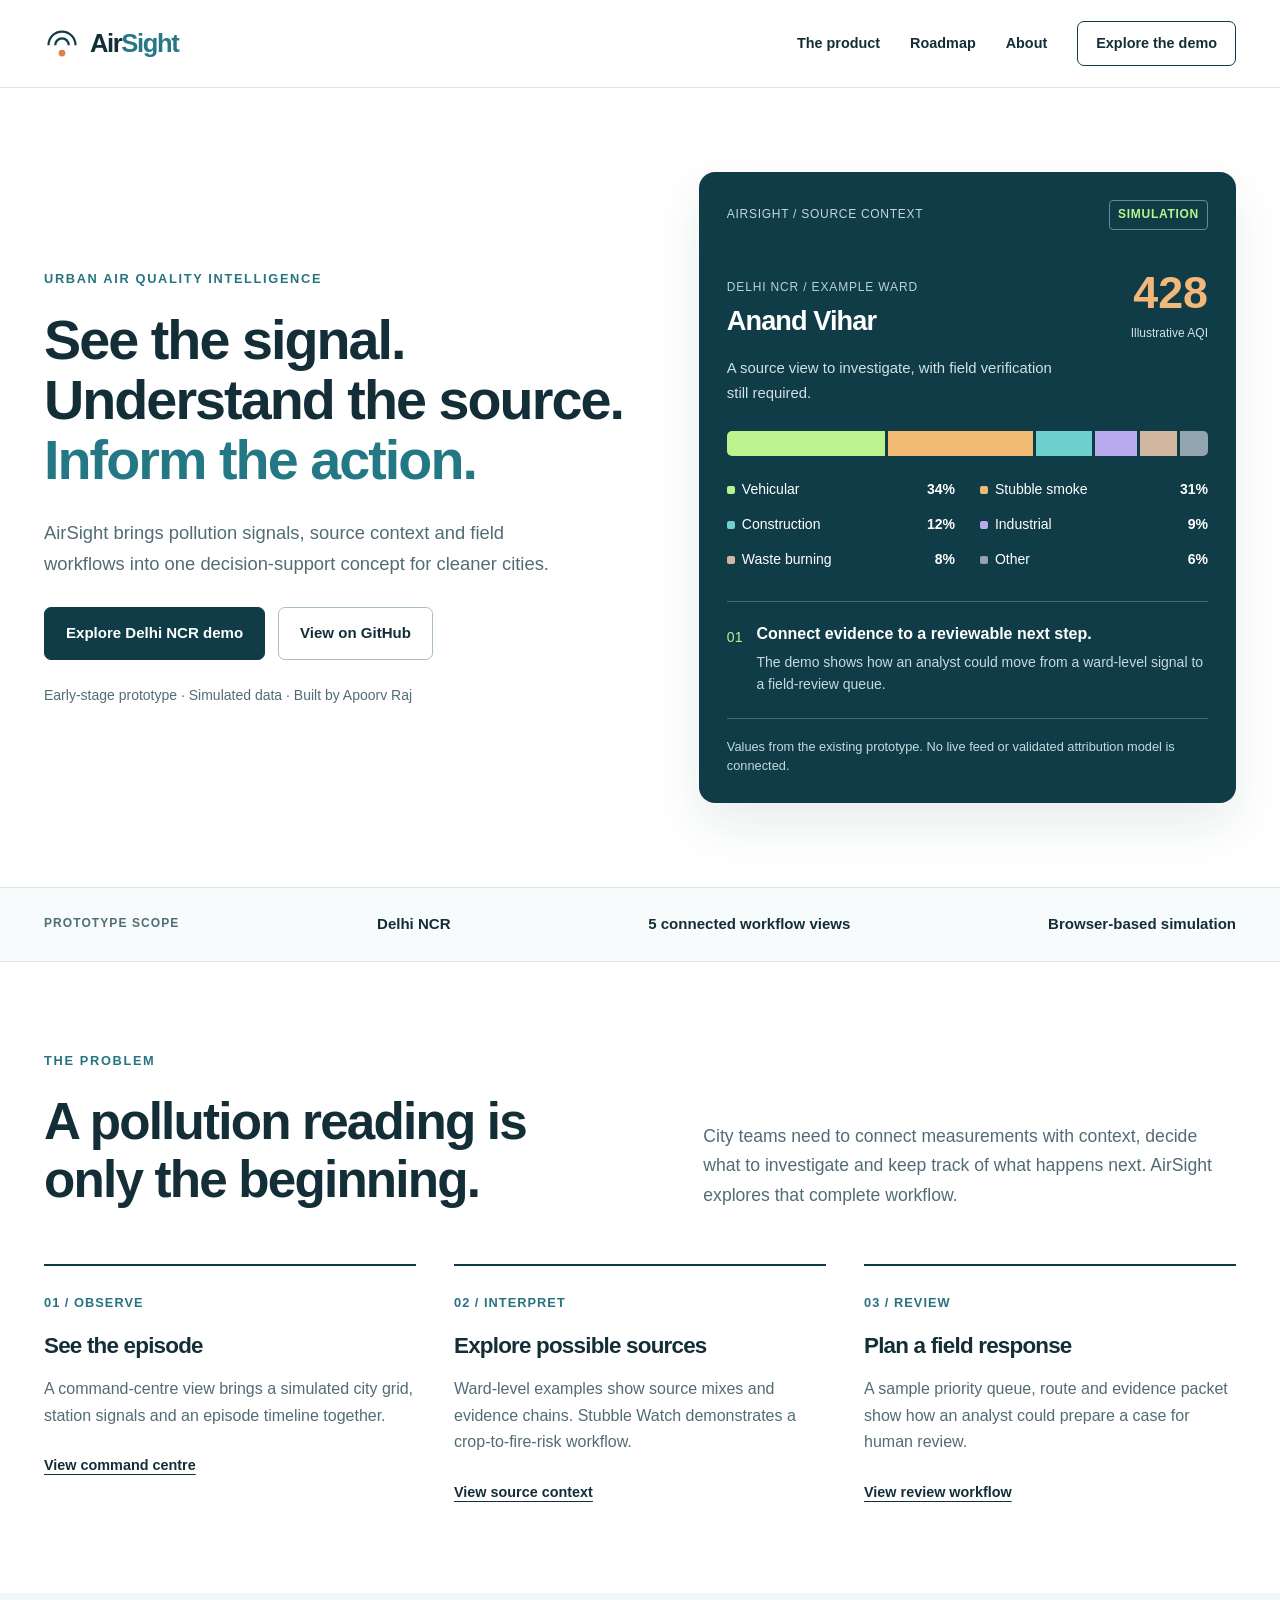
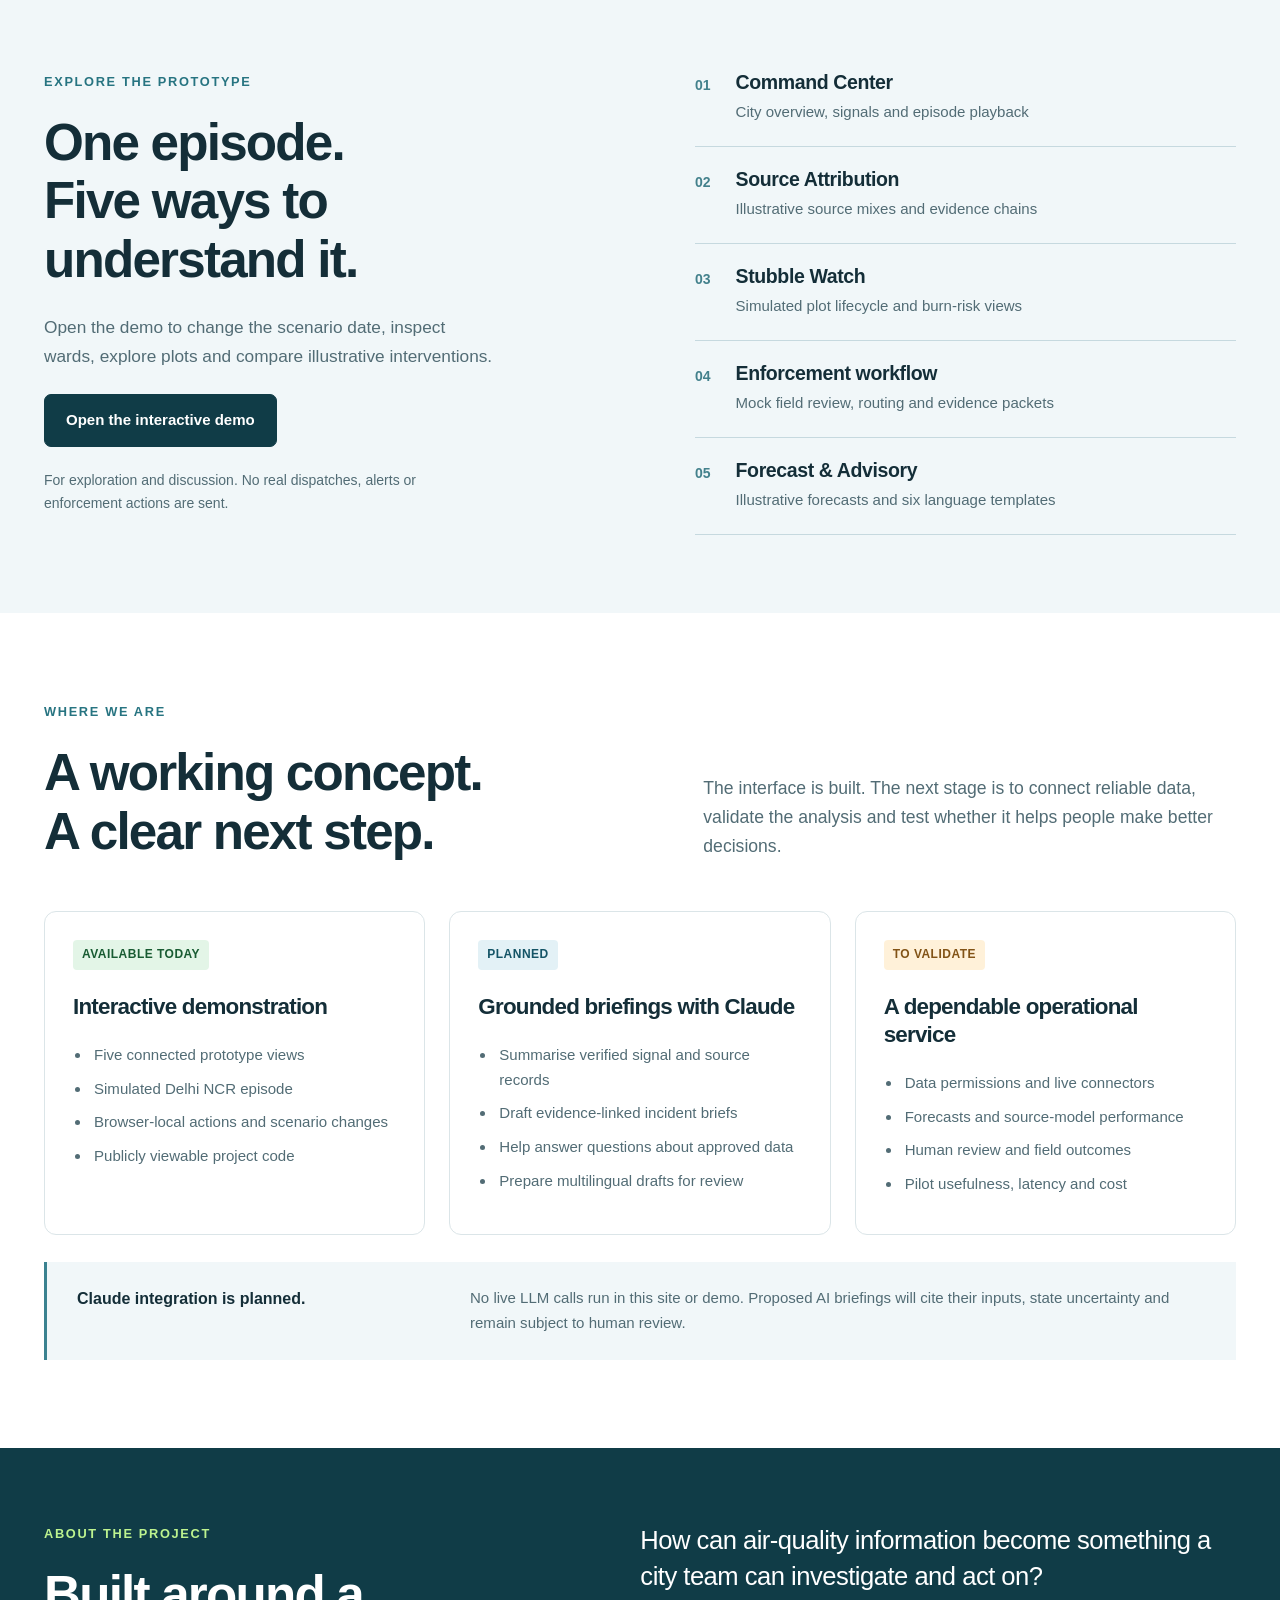
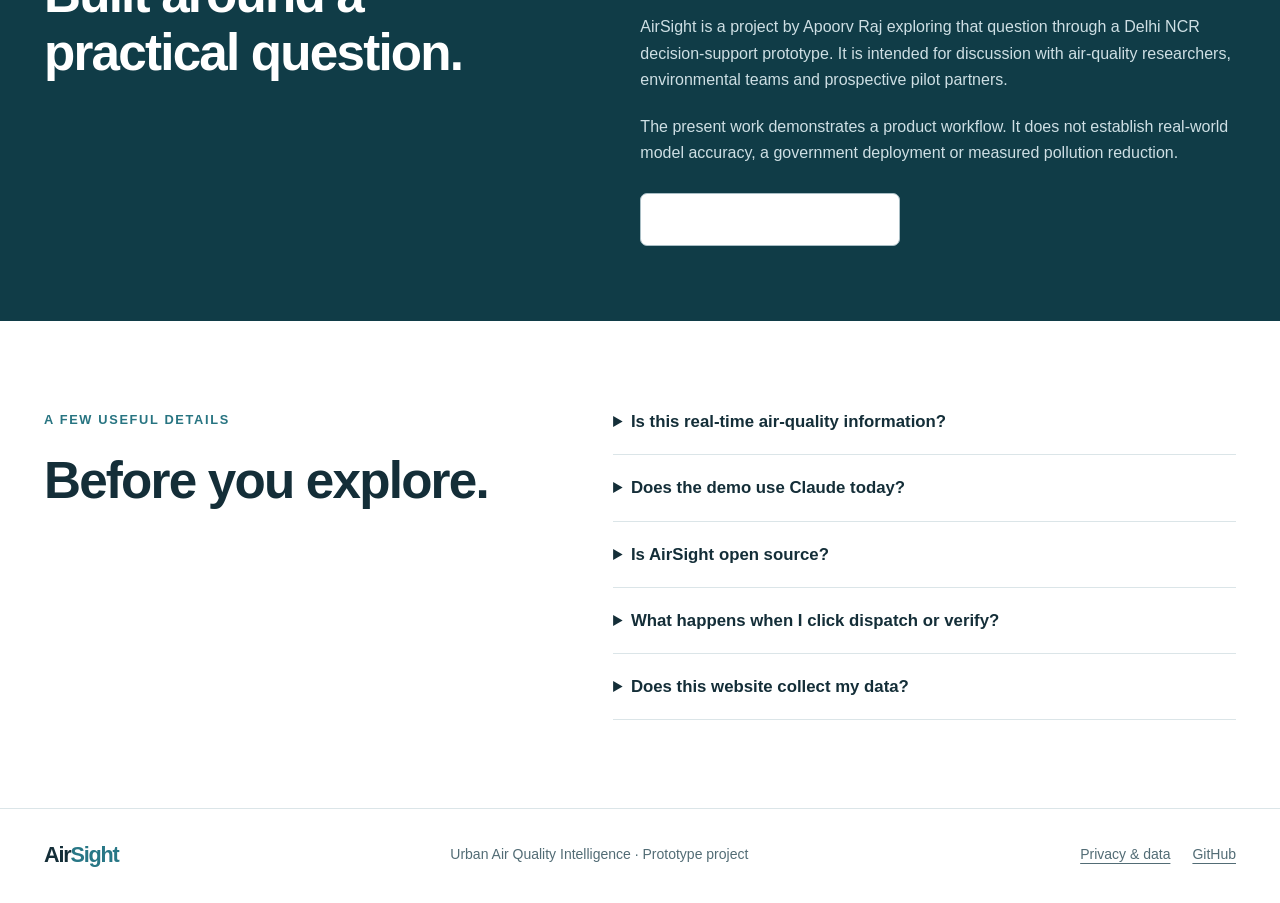
==== commit c32fb5a3: "Prepare AirSight project website and launch documentation" ====
--- a/index.html
+++ b/index.html
@@ -1,1004 +1,20 @@
-<!DOCTYPE html>
-<html lang="en">
-<head>
-<meta charset="UTF-8">
-<meta name="viewport" content="width=device-width, initial-scale=1.0">
-<title>AirSight — Urban Air Quality Intelligence · Delhi NCR</title>
-<style>
-:root{
-  --paper:#F2F5F7; --surface:#FFFFFF; --ink:#182530; --muted:#5D7184; --faint:#8FA3B3;
-  --line:#DCE4EA; --line-soft:#E8EEF2;
-  --accent:#155E75; --accent-soft:#E3F0F4; --accent-ink:#0E4B5E;
-  --alert:#C2410C; --alert-soft:#FBEDE4;
-  --ok:#199B57;
-  --aqi1:#1E9E58; --aqi2:#7DBA45; --aqi3:#E3B31C; --aqi4:#E2711D; --aqi5:#D64545; --aqi6:#8E1D2F;
-  --mono:Calibri,'Segoe UI',-apple-system,system-ui,Roboto,'Helvetica Neue',Arial,sans-serif;
-  --sans:Calibri,'Segoe UI',-apple-system,system-ui,Roboto,'Helvetica Neue',Arial,sans-serif;
-  --shadow:0 1px 2px rgba(24,37,48,.05),0 4px 16px rgba(24,37,48,.06);
-  --r:10px;
-}
-*{margin:0;padding:0;box-sizing:border-box}
-html,body{height:100%}
-body{font-family:var(--sans);background:var(--paper);color:var(--ink);font-size:14.5px;line-height:1.45;-webkit-font-smoothing:antialiased}
-button{font-family:inherit;cursor:pointer}
-button:focus-visible,[tabindex]:focus-visible{outline:2px solid var(--accent);outline-offset:2px}
-
-/* ── top bar ─────────────────────────────── */
-.topbar{display:flex;align-items:center;gap:18px;background:var(--surface);border-bottom:1px solid var(--line);padding:0 22px;height:58px}
-.brand{display:flex;align-items:center;gap:10px}
-.brand svg{width:30px;height:30px}
-.brand-name{font-size:17px;font-weight:700;letter-spacing:-.02em}
-.brand-name span{color:var(--accent)}
-.brand-sub{font-size:10.5px;color:var(--muted);letter-spacing:.14em;text-transform:uppercase;margin-top:1px}
-.top-divider{width:1px;height:26px;background:var(--line)}
-.city-select{display:flex;align-items:center;gap:8px;font-weight:600;font-size:13.5px}
-.city-select .chev{color:var(--faint);font-size:10px}
-.top-right{margin-left:auto;display:flex;align-items:center;gap:14px}
-.sim-clock{font-family:var(--mono);font-size:12px;color:var(--muted);background:var(--paper);border:1px solid var(--line);padding:5px 10px;border-radius:6px}
-.chip{display:inline-flex;align-items:center;gap:6px;font-size:10.5px;font-weight:700;letter-spacing:.1em;text-transform:uppercase;padding:4px 9px;border-radius:20px}
-.chip-sim{background:#FDF6E3;color:#8A6A0B;border:1px solid #EAD9A0}
-.chip-live{background:var(--accent-soft);color:var(--accent-ink);border:1px solid #BFDCE5}
-.dot{width:7px;height:7px;border-radius:50%;background:var(--accent)}
-@media (prefers-reduced-motion:no-preference){.dot{animation:pulse 2s infinite}}
-@keyframes pulse{0%,100%{opacity:1}50%{opacity:.35}}
-
-/* ── tabs ─────────────────────────────── */
-.tabs{display:flex;gap:2px;background:var(--surface);border-bottom:1px solid var(--line);padding:0 22px}
-.tab{border:none;background:none;padding:12px 16px 11px;font-size:13.5px;font-weight:600;color:var(--muted);border-bottom:2px solid transparent;display:flex;align-items:center;gap:7px}
-.tab:hover{color:var(--ink)}
-.tab.active{color:var(--accent-ink);border-bottom-color:var(--accent)}
-.tab .mini-chip{font-size:9px;font-weight:700;letter-spacing:.08em;padding:2px 6px;border-radius:9px;background:var(--paper);color:var(--faint);border:1px solid var(--line)}
-
-/* ── layout ─────────────────────────────── */
-.stage{display:none;padding:18px 22px 26px;max-width:1560px;margin:0 auto}
-.stage.active{display:block}
-.kpis{display:grid;grid-template-columns:repeat(4,1fr);gap:14px;margin-bottom:16px}
-.kpi{background:var(--surface);border:1px solid var(--line);border-radius:var(--r);padding:14px 16px;box-shadow:var(--shadow)}
-.kpi .lab{font-size:10.5px;font-weight:700;letter-spacing:.12em;text-transform:uppercase;color:var(--muted);margin-bottom:6px}
-.kpi .val{font-size:27px;font-weight:750;letter-spacing:-.02em;line-height:1.05}
-.kpi .val small{font-size:13px;font-weight:600;color:var(--muted);letter-spacing:0}
-.kpi .sub{font-size:12px;color:var(--muted);margin-top:5px}
-.kpi .sub b{color:var(--ink)}
-.grid-main{display:grid;grid-template-columns:minmax(0,1.55fr) minmax(340px,1fr);gap:16px;align-items:start}
-.card{background:var(--surface);border:1px solid var(--line);border-radius:var(--r);box-shadow:var(--shadow)}
-.card-h{display:flex;align-items:baseline;justify-content:space-between;gap:10px;padding:14px 18px 0}
-.card-h h3{font-size:14.5px;font-weight:700;letter-spacing:-.01em}
-.card-h .meta{font-family:var(--mono);font-size:11px;color:var(--faint)}
-.card-b{padding:12px 18px 16px}
-.stack>*+*{margin-top:16px}
-
-/* map */
-.mapwrap{position:relative;padding:8px 10px 12px}
-.mapwrap svg{display:block;width:100%;height:auto}
-.legend{display:flex;flex-wrap:wrap;gap:10px 16px;padding:10px 18px 14px;border-top:1px solid var(--line-soft);font-size:11.5px;color:var(--muted)}
-.legend .li{display:flex;align-items:center;gap:6px}
-.legend .sw{width:12px;height:12px;border-radius:3px}
-
-/* attribution bars */
-.attr-row{display:grid;grid-template-columns:128px 1fr 92px;align-items:center;gap:10px;padding:7px 0}
-.attr-row .nm{font-size:12.5px;font-weight:600}
-.attr-row .bar{height:9px;background:var(--paper);border-radius:5px;overflow:hidden}
-.attr-row .bar i{display:block;height:100%;border-radius:5px}
-.attr-row .pct{font-family:var(--mono);font-size:11.5px;color:var(--muted);text-align:right;white-space:nowrap}
-.conf-note{font-size:11px;color:var(--faint);margin-top:8px}
-
-/* feed */
-.feed{list-style:none}
-.feed li{display:flex;gap:10px;padding:9px 0;border-bottom:1px solid var(--line-soft);font-size:12.5px}
-.feed li:last-child{border-bottom:none}
-.feed .t{font-family:var(--mono);font-size:10.5px;color:var(--faint);white-space:nowrap;padding-top:2px}
-.feed .ic{width:8px;height:8px;border-radius:50%;margin-top:5px;flex:none}
-.feed b{font-weight:650}
-
-/* selectable lists */
-.sel-list{list-style:none}
-.sel-list li{padding:10px 12px;border:1px solid var(--line);border-radius:8px;margin-bottom:8px;cursor:pointer;display:flex;justify-content:space-between;align-items:center;gap:8px;background:var(--surface)}
-.sel-list li:hover{border-color:var(--accent)}
-.sel-list li.on{border-color:var(--accent);background:var(--accent-soft)}
-.sel-list .nm{font-weight:650;font-size:13px}
-.sel-list .aq{font-family:var(--mono);font-size:12px;font-weight:700;padding:2px 8px;border-radius:6px;color:#fff}
-
-/* evidence chain */
-.ev{display:grid;grid-template-columns:26px 1fr;gap:0 12px}
-.ev .n{width:26px;height:26px;border-radius:50%;background:var(--accent-soft);color:var(--accent-ink);font-family:var(--mono);font-size:11.5px;font-weight:700;display:flex;align-items:center;justify-content:center}
-.ev .ln{width:2px;background:var(--line);margin:2px auto;flex:1}
-.ev .cell{display:flex;flex-direction:column;align-items:center}
-.ev .txt{padding:2px 0 16px}
-.ev .txt b{font-size:13px}
-.ev .txt p{font-size:12px;color:var(--muted);margin-top:2px}
-.ev .txt .src{font-family:var(--mono);font-size:10.5px;color:var(--faint);margin-top:3px}
-
-/* timeline */
-.timeline{display:flex;align-items:center;gap:14px;padding:12px 18px;border-top:1px solid var(--line-soft)}
-.play{width:36px;height:36px;border-radius:50%;border:none;background:var(--accent);color:#fff;font-size:13px;display:flex;align-items:center;justify-content:center}
-.play:hover{background:var(--accent-ink)}
-.tl-track{flex:1;display:grid;grid-template-columns:repeat(7,1fr);gap:4px}
-.tl-day{border:1px solid var(--line);background:var(--paper);border-radius:6px;padding:6px 4px 5px;text-align:center;cursor:pointer}
-.tl-day:hover{border-color:var(--accent)}
-.tl-day.on{background:var(--accent);border-color:var(--accent)}
-.tl-day .d{font-size:10px;font-weight:700;letter-spacing:.06em;text-transform:uppercase;color:var(--muted)}
-.tl-day .dt{font-family:var(--mono);font-size:11px;margin-top:1px;color:var(--ink)}
-.tl-day.on .d,.tl-day.on .dt{color:#fff}
-.tl-day .f{font-size:9.5px;margin-top:2px;color:var(--alert);font-weight:700;font-family:var(--mono)}
-.tl-day.on .f{color:#FFD9C7}
-
-/* stat pills row */
-.pills{display:grid;grid-template-columns:repeat(3,1fr);gap:12px}
-.pill{border:1px solid var(--line);border-radius:8px;padding:11px 13px;background:var(--surface)}
-.pill .lab{font-size:10px;font-weight:700;letter-spacing:.11em;text-transform:uppercase;color:var(--muted)}
-.pill .val{font-size:21px;font-weight:750;margin-top:3px;letter-spacing:-.02em}
-.pill .val small{font-size:11.5px;color:var(--muted);font-weight:600}
-.pill.hot{border-color:#F1BFA4;background:var(--alert-soft)}
-.pill.hot .val{color:var(--alert)}
-
-/* enforcement table */
-.ttable{width:100%;border-collapse:collapse;font-size:12.5px}
-.ttable th{font-size:10px;font-weight:700;letter-spacing:.1em;text-transform:uppercase;color:var(--muted);text-align:left;padding:7px 10px;border-bottom:1px solid var(--line)}
-.ttable td{padding:9px 10px;border-bottom:1px solid var(--line-soft);vertical-align:middle}
-.ttable tr.row{cursor:pointer}
-.ttable tr.row:hover td{background:var(--paper)}
-.ttable tr.row.on td{background:var(--accent-soft)}
-.ttable .rank{font-family:var(--mono);color:var(--faint);font-weight:700}
-.ttable .score{font-family:var(--mono);font-weight:750;font-size:13px}
-.tag{display:inline-block;font-size:10px;font-weight:700;letter-spacing:.05em;padding:2.5px 8px;border-radius:10px;text-transform:uppercase}
-.tag.stubble{background:#FBE9E1;color:#9A3412}
-.tag.industrial{background:#E8E4F7;color:#4C3A9E}
-.tag.construction{background:#FDF3D7;color:#8A6A0B}
-.tag.waste{background:#F1E5DC;color:#7C4A21}
-.tag.transport{background:#E1EFF6;color:#155E75}
-.confbar{display:inline-flex;align-items:center;gap:6px}
-.confbar .cb{width:52px;height:6px;background:var(--paper);border-radius:3px;overflow:hidden}
-.confbar .cb i{display:block;height:100%;background:var(--accent)}
-.confbar span{font-family:var(--mono);font-size:11px;color:var(--muted)}
-
-/* evidence packet */
-.packet .ph{display:flex;justify-content:space-between;align-items:flex-start;gap:10px}
-.packet h4{font-size:15px;font-weight:750;letter-spacing:-.01em}
-.packet .geo{font-family:var(--mono);font-size:11px;color:var(--muted);margin-top:3px}
-.pk-grid{display:grid;grid-template-columns:1fr 1fr;gap:9px 14px;margin-top:13px}
-.pk-grid .f .l{font-size:10px;font-weight:700;letter-spacing:.1em;text-transform:uppercase;color:var(--muted)}
-.pk-grid .f .v{font-size:12.5px;font-weight:600;margin-top:2px}
-.pk-grid .f .v.mono{font-family:var(--mono);font-weight:500;font-size:11.5px}
-.action-box{margin-top:14px;background:var(--paper);border:1px solid var(--line);border-radius:8px;padding:11px 13px}
-.action-box .l{font-size:10px;font-weight:700;letter-spacing:.1em;text-transform:uppercase;color:var(--accent-ink)}
-.action-box p{font-size:12.5px;margin-top:4px}
-.action-box .legal{font-family:var(--mono);font-size:10.5px;color:var(--faint);margin-top:6px}
-.btnrow{display:flex;gap:9px;margin-top:14px}
-.btn{border:1px solid var(--line);background:var(--surface);border-radius:8px;padding:8px 14px;font-size:12.5px;font-weight:650;color:var(--ink)}
-.btn:hover{border-color:var(--accent);color:var(--accent-ink)}
-.btn.primary{background:var(--accent);border-color:var(--accent);color:#fff}
-.btn.primary:hover{background:var(--accent-ink)}
-
-/* proof thumb */
-.proof{margin-top:13px;border:1px solid var(--line);border-radius:8px;overflow:hidden}
-.proof svg{display:block;width:100%}
-.proof .cap{font-family:var(--mono);font-size:10.5px;color:var(--muted);padding:6px 10px;border-top:1px solid var(--line-soft);background:var(--paper)}
-
-/* forecast */
-.fc-chart svg{width:100%;display:block}
-.rmse{display:flex;gap:12px;margin-top:6px}
-.rmse .box{flex:1;border:1px solid var(--line);border-radius:8px;padding:10px 13px}
-.rmse .box .l{font-size:10px;font-weight:700;letter-spacing:.1em;text-transform:uppercase;color:var(--muted)}
-.rmse .box .v{font-size:19px;font-weight:750;margin-top:2px}
-.rmse .box.win{border-color:#BBDCC9;background:#EFF8F2}
-.rmse .box.win .v{color:var(--ok)}
-.lang-row{display:flex;flex-wrap:wrap;gap:7px;margin:10px 0 12px}
-.lang{border:1px solid var(--line);background:var(--surface);border-radius:18px;padding:5px 13px;font-size:12.5px;font-weight:600}
-.lang.on{background:var(--accent);border-color:var(--accent);color:#fff}
-.advisory{background:var(--paper);border:1px solid var(--line);border-radius:8px;padding:14px 16px;font-size:14px;line-height:1.65}
-.advisory .hd{display:flex;align-items:center;gap:8px;margin-bottom:8px}
-.advisory .hd .b{font-size:10.5px;font-weight:800;letter-spacing:.08em;color:#fff;padding:3px 9px;border-radius:6px}
-.advisory .hd .w{font-size:12px;font-weight:700;color:var(--muted)}
-.vuln{display:flex;flex-wrap:wrap;gap:8px;margin-top:12px}
-.vuln .v{border:1px solid var(--line);border-radius:8px;padding:7px 12px;font-size:12px;background:var(--surface)}
-.vuln .v b{font-size:14px;font-weight:750;margin-right:4px}
-.note{font-size:11px;color:var(--faint);margin-top:10px}
-
-/* GRAP bar */
-.grapbar{display:flex;align-items:center;gap:16px;background:var(--surface);border:1px solid var(--line);border-radius:var(--r);padding:10px 16px;margin-bottom:16px;box-shadow:var(--shadow);flex-wrap:wrap}
-.grap-badge{font-weight:800;font-size:14.5px;color:#fff;padding:6px 13px;border-radius:8px;white-space:nowrap}
-.grap-why{font-size:12.5px;color:var(--muted);max-width:420px}
-.grap-acts{display:flex;gap:16px;margin-left:auto;flex-wrap:wrap}
-.grap-acts .a{display:flex;gap:6px;align-items:baseline;font-size:12px}
-.grap-acts .st{font-weight:800}
-.grap-acts .ok{color:var(--ok)} .grap-acts .pend{color:var(--alert)}
-.grap-acts small{color:var(--faint);font-size:10.5px}
-
-/* impact simulator */
-.simrow{display:flex;gap:11px;align-items:flex-start;padding:9px 0;border-bottom:1px solid var(--line-soft);cursor:pointer}
-.simrow:last-of-type{border-bottom:none}
-.simrow input{accent-color:var(--accent);width:16px;height:16px;margin-top:2px;cursor:pointer}
-.simrow .t b{font-size:13px}
-.simrow .t p{font-size:11.5px;color:var(--muted);margin-top:1px}
-.sim-tot{display:grid;grid-template-columns:1fr 1fr 1fr;gap:10px;margin:12px 0 4px}
-.sim-tot .b{border:1px solid var(--line);border-radius:8px;padding:9px 11px}
-.sim-tot .b .l{font-size:10px;font-weight:700;letter-spacing:.09em;text-transform:uppercase;color:var(--muted)}
-.sim-tot .b .v{font-size:18px;font-weight:750;margin-top:2px}
-.sim-tot .b.money{border-color:#BBDCC9;background:#EFF8F2}
-.sim-tot .b.money .v{color:var(--ok)}
-
-/* farmer outreach pills */
-.pillrow{display:grid;grid-template-columns:repeat(4,1fr);gap:9px}
-.pillrow .p{border:1px solid var(--line);border-radius:8px;padding:9px 10px;background:var(--surface)}
-.pillrow .p .v{font-size:18px;font-weight:750}
-.pillrow .p .l{font-size:10.5px;color:var(--muted);margin-top:1px;line-height:1.25}
-
-/* forecast ward select */
-.fc-select{font:inherit;font-size:12.5px;font-weight:600;border:1px solid var(--line);border-radius:7px;padding:4px 9px;background:#fff;color:var(--ink);cursor:pointer}
-.fc-select:hover{border-color:var(--accent)}
-
-/* toasts */
-#toast{position:fixed;bottom:24px;right:24px;z-index:60;display:flex;flex-direction:column;gap:8px;align-items:flex-end}
-.toast{background:var(--ink);color:#fff;padding:11px 16px;border-radius:9px;font-size:13px;box-shadow:0 10px 28px rgba(16,28,38,.3);max-width:380px}
-
-/* clickable affordances */
-.stn:hover circle:nth-child(2){stroke-width:4}
-.plot-hit{cursor:pointer}
-.plot-sel{pointer-events:none}
-.kpi.link{cursor:pointer}
-.kpi.link:hover{border-color:var(--accent)}
-.btn.done{border-color:#BBDCC9;background:#EFF8F2;color:var(--ok);cursor:default}
-.vtag{display:inline-block;font-size:9.5px;font-weight:800;color:var(--ok);background:#EFF8F2;border:1px solid #BBDCC9;border-radius:9px;padding:1.5px 7px;margin-left:6px;vertical-align:1px}
-.backlink{font-size:11.5px;color:var(--accent-ink);cursor:pointer;font-weight:650}
-.backlink:hover{text-decoration:underline}
-.footer{max-width:1560px;margin:0 auto;padding:6px 22px 20px;font-family:var(--mono);font-size:10.5px;color:var(--faint);display:flex;justify-content:space-between;gap:12px;flex-wrap:wrap}
-@media(max-width:1080px){.grid-main{grid-template-columns:1fr}.kpis{grid-template-columns:repeat(2,1fr)}}
-</style>
-</head>
-<body>
-
-<header class="topbar">
-  <div class="brand">
-    <svg viewBox="0 0 32 32" fill="none" aria-hidden="true">
-      <path d="M6 17 a10 10 0 0 1 20 0" stroke="#155E75" stroke-width="2.4" stroke-linecap="round"/>
-      <path d="M10.5 17 a5.5 5.5 0 0 1 11 0" stroke="#155E75" stroke-width="2.4" stroke-linecap="round" opacity=".55"/>
-      <circle cx="16" cy="21.5" r="3.1" fill="#C2410C"/>
-    </svg>
-    <div>
-      <div class="brand-name">Air<span>Sight</span></div>
-      <div class="brand-sub">Urban Air Quality Intelligence</div>
-    </div>
-  </div>
-  <div class="top-divider"></div>
-  <div class="city-select" id="citySel" style="cursor:pointer" title="Multi-city — Module D">Delhi NCR <span class="chev">▼</span></div>
-  <div class="top-right">
-    <span class="chip chip-sim">Simulation · Oct 24–30</span>
-    <span class="sim-clock" id="simClock">Wed 28 Oct 2026 · 14:30 IST</span>
-    <span class="chip chip-live"><span class="dot"></span>38 / 40 stations reporting</span>
-  </div>
-</header>
-
-<nav class="tabs" role="tablist">
-  <button class="tab active" data-tab="command" role="tab">Command Center</button>
-  <button class="tab" data-tab="attrib" role="tab">Source Attribution</button>
-  <button class="tab" data-tab="predict" role="tab">Stubble Watch <span class="mini-chip" style="background:var(--alert-soft);color:var(--alert);border-color:#F1BFA4">Predictive</span></button>
-  <button class="tab" data-tab="enforce" role="tab">Enforcement</button>
-  <button class="tab" data-tab="forecast" role="tab">Forecast &amp; Advisory <span class="mini-chip">Roadmap</span></button>
-</nav>
-
-<!-- ══════════ TAB 1 · COMMAND CENTER ══════════ -->
-<section class="stage active" id="stage-command">
-  <div class="kpis" id="cc-kpis"></div>
-  <div class="grapbar" id="grapBar"></div>
-  <div class="grid-main">
-    <div class="card">
-      <div class="card-h"><h3>City grid · live AQI &amp; wind field</h3><span class="meta">1 km grid · IDW from CAAQMS · WIND 310° / 14 km/h</span></div>
-      <div class="mapwrap" id="cityMap"></div>
-      <div class="legend" id="cityLegend"></div>
-    </div>
-    <div class="stack">
-      <div class="card">
-        <div class="card-h"><h3>Citywide source attribution</h3><span class="meta" id="cc-attr-meta">LAST 6 H</span></div>
-        <div class="card-b" id="cc-attr"></div>
-      </div>
-      <div class="card">
-        <div class="card-h"><h3>Signal feed</h3><span class="meta">AUTO-TRIAGED</span></div>
-        <div class="card-b"><ul class="feed" id="cc-feed"></ul></div>
-      </div>
-    </div>
-  </div>
-</section>
-
-<!-- ══════════ TAB 2 · SOURCE ATTRIBUTION ══════════ -->
-<section class="stage" id="stage-attrib">
-  <div class="grid-main" style="grid-template-columns:minmax(280px,.72fr) minmax(0,1.6fr)">
-    <div class="card">
-      <div class="card-h"><h3>Wards ranked by AQI</h3><span class="meta" id="at-meta"></span></div>
-      <div class="card-b"><ul class="sel-list" id="wardList"></ul></div>
-    </div>
-    <div class="stack">
-      <div class="card">
-        <div class="card-h"><h3 id="at-title">Attribution — Anand Vihar</h3><span class="meta">STATISTICAL CONFIDENCE SHOWN PER SOURCE</span></div>
-        <div class="card-b" id="wardAttr"></div>
-      </div>
-      <div class="card">
-        <div class="card-h"><h3>Evidence chain — why the model attributes this</h3><span class="meta" id="ev-meta"></span></div>
-        <div class="card-b"><div class="ev" id="evChain"></div></div>
-      </div>
-    </div>
-  </div>
-</section>
-
-<!-- ══════════ TAB 3 · STUBBLE WATCH ══════════ -->
-<section class="stage" id="stage-predict">
-  <div class="kpis" id="sw-kpis"></div>
-  <div class="grid-main">
-    <div class="card">
-      <div class="card-h"><h3>NW agricultural belt · plot-level burn lifecycle</h3><span class="meta">SENTINEL-2 CHANGE DETECTION + VIIRS THERMAL · 1,247 PLOTS</span></div>
-      <div class="mapwrap" id="beltMap"></div>
-      <div class="timeline">
-        <button class="play" id="playBtn" aria-label="Play episode">▶</button>
-        <div class="tl-track" id="tlTrack"></div>
-      </div>
-      <div class="legend" id="beltLegend"></div>
-    </div>
-    <div class="stack">
-      <div class="card">
-        <div class="card-h"><h3>Burn-risk forecast · next 72 h</h3><span class="meta" id="sw-meta"></span></div>
-        <div class="card-b" id="swPanel"></div>
-      </div>
-      <div class="card">
-        <div class="card-h"><h3>Flagged plot · registry record</h3><span class="meta" id="regMeta">PLOT SNP-04/117 · RISK 0.81</span></div>
-        <div class="card-b" id="regBody"></div>
-      </div>
-      <div class="card">
-        <div class="card-h"><h3>Farmer outreach · season CRM</h3><span class="meta">ADVISORY-FIRST · ENFORCEMENT IS THE FALLBACK</span></div>
-        <div class="card-b">
-          <div class="pillrow">
-            <div class="p"><div class="v">412</div><div class="l">farmers contacted on WhatsApp</div></div>
-            <div class="p"><div class="v">168</div><div class="l">baler / Happy Seeder bookings</div></div>
-            <div class="p"><div class="v">61</div><div class="l">subsidy applications filed</div></div>
-            <div class="p"><div class="v" style="color:var(--ok)">78</div><div class="l">burns avoided (est., season)</div></div>
-          </div>
-          <p class="note">Every risk-flagged plot triggers a burn-alternative nudge — baler, Happy Seeder or free bio-decomposer spray — before any enforcement step. Bookings routed to the district CRM machinery pool.</p>
-        </div>
-      </div>
-      <div class="card">
-        <div class="card-h"><h3>Plume transport to Delhi</h3><span class="meta">GAUSSIAN APPROXIMATION · NW 14 KM/H</span></div>
-        <div class="card-b" id="plumePanel"></div>
-      </div>
-    </div>
-  </div>
-</section>
-
-<!-- ══════════ TAB 4 · ENFORCEMENT ══════════ -->
-<section class="stage" id="stage-enforce">
-  <div class="kpis" id="en-kpis"></div>
-  <div class="grid-main">
-    <div class="stack">
-      <div class="card">
-        <div class="card-h"><h3>Today's enforcement queue</h3><span class="meta">SCORE = IMPACT × CONFIDENCE × EXPOSURE × HISTORY</span></div>
-        <div class="card-b" style="padding-top:6px"><table class="ttable" id="targetTable"></table></div>
-      </div>
-      <div class="card">
-        <div class="card-h"><h3>Team North · optimised route</h3><span class="meta">5 STOPS · 38 KM · EST 4 H 10 M</span></div>
-        <div class="mapwrap" id="routeMap"></div>
-      </div>
-      <div class="card">
-        <div class="card-h"><h3>Impact simulator · next 24 h</h3><span class="meta">TICK AN INTERVENTION — SEE THE AIR CHANGE</span></div>
-        <div class="card-b" id="simBody"></div>
-      </div>
-    </div>
-    <div class="card packet">
-      <div class="card-h"><h3>Evidence packet</h3><span class="meta" id="pk-id"></span></div>
-      <div class="card-b" id="packetBody"></div>
-    </div>
-  </div>
-</section>
-
-<!-- ══════════ TAB 5 · FORECAST & ADVISORY ══════════ -->
-<section class="stage" id="stage-forecast">
-  <div class="grid-main">
-    <div class="stack">
-      <div class="card">
-        <div class="card-h"><h3 id="fcTitle">72-hour ward forecast — Anand Vihar</h3><select class="fc-select" id="fcWard" aria-label="Choose ward"></select></div>
-        <div class="card-b fc-chart" id="fcChart"></div>
-      </div>
-      <div class="card">
-        <div class="card-h"><h3>Backtest accuracy · Oct 2025 episode</h3><span class="meta">HOURLY · 40 STATIONS · 21 DAYS</span></div>
-        <div class="card-b">
-          <div class="rmse">
-            <div class="box"><div class="l">Persistence baseline RMSE</div><div class="v">41.7 <small style="font-size:12px;color:var(--muted)">AQI pts</small></div></div>
-            <div class="box win"><div class="l">AirSight model RMSE</div><div class="v">22.4 <small style="font-size:12px;color:var(--muted)">AQI pts</small></div></div>
-            <div class="box win"><div class="l">Improvement</div><div class="v">−46%</div></div>
-          </div>
-          <p class="note">Evaluation protocol follows the brief: RMSE against a persistence baseline at hyperlocal resolution over a 24–72 h horizon.</p>
-        </div>
-      </div>
-    </div>
-    <div class="card">
-      <div class="card-h"><h3>Citizen advisory — auto-generated</h3><span class="meta">WARD-LEVEL · IVR / APP / DISPLAY</span></div>
-      <div class="card-b">
-        <div class="lang-row" id="langRow"></div>
-        <div class="advisory" id="advisoryBox"></div>
-        <div class="vuln" id="vulnRow"></div>
-        <p class="note">Vulnerability layer: schools, hospitals and estimated outdoor-worker population inside the ward. Advisory copy is generated per CPCB health guidance for the forecast AQI band.</p>
-      </div>
-    </div>
-  </div>
-</section>
-
-<footer class="footer">
-  <span>AIRSIGHT PROTOTYPE v0.9 · SYNTHETIC + HISTORICAL-PATTERN DATA · CPCB AQI SCALE</span>
-  <span>DATA LAYERS: CAAQMS · SENTINEL-2 · VIIRS/MODIS · SENTINEL-5P · IMD WIND · DPCC PERMIT REGISTRY · ROADMAP FEEDS: IITM-DSS · SAFAR · SENSOR MESH · GEO FIRE WATCH</span>
-</footer>
-
-<div id="toast" aria-live="polite"></div>
-
-<script>
-/* ═══════════ seeded rng ═══════════ */
-let _s=42;const rnd=()=>{_s=(_s*1103515245+12345)&0x7fffffff;return _s/0x7fffffff};
-const lerp=(a,b,t)=>a+(b-a)*t;
-
-/* ═══════════ shared data ═══════════ */
-const AQI_BANDS=[[50,'Good','--aqi1'],[100,'Satisfactory','--aqi2'],[200,'Moderate','--aqi3'],[300,'Poor','--aqi4'],[400,'Very Poor','--aqi5'],[500,'Severe','--aqi6']];
-const css=v=>getComputedStyle(document.documentElement).getPropertyValue(v).trim();
-const aqiBand=v=>AQI_BANDS.find(b=>v<=b[0])||AQI_BANDS[5];
-const aqiColor=v=>css(aqiBand(v)[2]);
-
-const CITY=[[452,38],[540,52],[602,88],[648,86],[700,120],[726,178],[718,236],[752,296],[762,364],[738,428],[756,470],[706,520],[668,596],[604,632],[560,700],[498,716],[452,676],[398,700],[336,664],[300,600],[236,568],[206,502],[168,472],[176,404],[148,352],[188,300],[176,244],[224,196],[262,148],[330,132],[366,80],[410,72]];
-
-const STATIONS=[
- {id:'DL001',n:'Narela',x:470,y:95,base:372},
- {id:'DL002',n:'Bawana',x:380,y:140,base:389},
- {id:'DL003',n:'Alipur',x:530,y:128,base:358},
- {id:'DL004',n:'Rohini',x:348,y:222,base:381},
- {id:'DL005',n:'Jahangirpuri',x:468,y:212,base:401},
- {id:'DL006',n:'Wazirpur',x:432,y:262,base:396},
- {id:'DL007',n:'Ashok Vihar',x:472,y:288,base:366},
- {id:'DL008',n:'Punjabi Bagh',x:352,y:322,base:372},
- {id:'DL009',n:'Mundka',x:242,y:330,base:384},
- {id:'DL010',n:'ITO',x:540,y:392,base:331},
- {id:'DL011',n:'Anand Vihar',x:662,y:358,base:428},
- {id:'DL012',n:'Lodhi Road',x:488,y:462,base:289},
- {id:'DL013',n:'RK Puram',x:398,y:482,base:312},
- {id:'DL014',n:'Dwarka Sec-8',x:252,y:518,base:301},
- {id:'DL015',n:'Okhla Ph-2',x:556,y:562,base:337}
-];
-const DAY_F=[0.68,0.76,0.85,0.93,1.00,1.06,1.02];   // episode curve Oct 24→30
-const DATES=['Oct 24','Oct 25','Oct 26','Oct 27','Oct 28','Oct 29','Oct 30'];
-let simDay=4;                                        // 0-indexed → Oct 28
-const stAqi=(st,d=simDay)=>Math.min(500,Math.round(st.base*DAY_F[d]));
-
-/* attribution mixes (sum 100) — citywide and per-ward flavour */
-const SRC=[
- {k:'stubble',n:'Stubble smoke (transported)',c:'#C2410C'},
- {k:'transport',n:'Vehicular',c:'#155E75'},
- {k:'construction',n:'Construction dust',c:'#B98A0E'},
- {k:'industrial',n:'Industrial',c:'#5B4AA8'},
- {k:'waste',n:'Open waste burning',c:'#8C5A2B'},
- {k:'other',n:'Secondary / other',c:'#7C8B99'}
-];
-const CITY_MIX={stubble:34,transport:26,construction:15,industrial:11,waste:7,other:7};
-const WARD_MIX={
- 'Anand Vihar':{mix:{stubble:31,transport:34,construction:12,industrial:9,waste:8,other:6},conf:{stubble:5,transport:4,construction:5,industrial:4,waste:6,other:7}},
- 'Jahangirpuri':{mix:{stubble:41,transport:19,construction:13,industrial:12,waste:9,other:6},conf:{stubble:4,transport:5,construction:5,industrial:4,waste:6,other:7}},
- 'Wazirpur':{mix:{stubble:36,transport:17,construction:11,industrial:23,waste:7,other:6},conf:{stubble:5,transport:5,construction:6,industrial:3,waste:6,other:7}},
- 'Bawana':{mix:{stubble:44,transport:12,construction:10,industrial:19,waste:9,other:6},conf:{stubble:3,transport:6,construction:6,industrial:4,waste:6,other:7}},
- 'Rohini':{mix:{stubble:42,transport:18,construction:20,industrial:7,waste:7,other:6},conf:{stubble:4,transport:5,construction:4,industrial:6,waste:6,other:7}},
- 'Mundka':{mix:{stubble:38,transport:14,construction:12,industrial:16,waste:14,other:6},conf:{stubble:4,transport:6,construction:6,industrial:5,waste:4,other:7}},
- 'ITO':{mix:{stubble:29,transport:38,construction:14,industrial:6,waste:6,other:7},conf:{stubble:5,transport:3,construction:5,industrial:6,waste:7,other:7}},
- 'Okhla Ph-2':{mix:{stubble:27,transport:24,construction:16,industrial:15,waste:11,other:7},conf:{stubble:5,transport:5,construction:5,industrial:5,waste:5,other:7}}
-};
-const WARD_EXTRA={
- 'Anand Vihar':{fires:12,traffic:'0.91 (P95)',permits:9,stacks:3,spike:'+38% vs 7-day median',bearing:'308°–322° upwind fire cluster SNP-04'},
- 'Jahangirpuri':{fires:12,traffic:'0.74',permits:6,stacks:5,spike:'+41%',bearing:'305°–318° upwind cluster SNP-04'},
- 'Wazirpur':{fires:12,traffic:'0.66',permits:4,stacks:14,spike:'+35%',bearing:'306°–319° + local stack signature'},
- 'Bawana':{fires:12,traffic:'0.41',permits:3,stacks:18,spike:'+44%',bearing:'302°–315° nearest to belt'},
- 'Rohini':{fires:12,traffic:'0.62',permits:11,stacks:2,spike:'+39%',bearing:'304°–317°'},
- 'Mundka':{fires:12,traffic:'0.48',permits:5,stacks:9,spike:'+33%',bearing:'300°–314°'},
- 'ITO':{fires:12,traffic:'0.95 (P98)',permits:7,stacks:1,spike:'+27%',bearing:'310°–324°'},
- 'Okhla Ph-2':{fires:12,traffic:'0.71',permits:8,stacks:6,spike:'+24%',bearing:'312°–326°'}
-};
-
-/* ═══════════ geometry helpers ═══════════ */
-function toast(msg){const t=document.createElement('div');t.className='toast';t.textContent=msg;
-  document.getElementById('toast').appendChild(t);setTimeout(()=>t.remove(),2800)}
-function hashS(s){let h=0;for(const c of s)h=(h*31+c.charCodeAt(0))&0xffff;return h}
-
-/* GRAP stage per sim day (invoked on 72 h forecast, consistent with enforcement legal basis) */
-const GRAP=[
- ['I','B98A0E','Invoked Oct 24 · citywide mean entered the Poor band',[['Mechanical sweeping & water sprinkling','ok','all zones'],['C&D dust-control audits','ok','routine'],['Open waste-burning patrols','ok','night shift']]],
- ['I','B98A0E','Invoked Oct 24 · citywide mean in Poor band, rising trend',[['Mechanical sweeping & water sprinkling','ok','all zones'],['C&D dust-control audits','ok','routine'],['Open waste-burning patrols','ok','night shift']]],
- ['II','E2711D','Escalated Oct 26 · Very Poor band + adverse 72 h wind forecast',[['Parking fee surge & bus/metro augmentation','ok','notified'],['DG-set restrictions (except emergency)','ok','monitoring'],['Hotspot-specific dust action','ok','11 wards']]],
- ['III','C2410C','Invoked Oct 27 pre-emptively · 72 h forecast breached Severe (Anand Vihar)',[['Stop C&D at non-compliant sites','ok','2 sites auto-routed'],['DG-set curbs · BS-III petrol / BS-IV diesel LMV ban','ok','enforcing'],['Non-destined HGV diversion','pend','traffic order awaited']]],
- ['III','C2410C','In force since Oct 27 · Severe readings at 3 stations',[['Stop C&D at non-compliant sites','ok','2 sites auto-routed'],['DG-set curbs · BS-III petrol / BS-IV diesel LMV ban','ok','enforcing'],['Non-destined HGV diversion','pend','traffic order awaited']]],
- ['III','C2410C','In force · episode peak, review at 18:00 CAQM sub-committee',[['Stop C&D at non-compliant sites','ok','4 sites auto-routed'],['DG-set curbs · vehicle restrictions','ok','enforcing'],['School outdoor activity suspension','ok','advisories out']]],
- ['III','C2410C','In force · easing trend, de-escalation review scheduled',[['Stop C&D at non-compliant sites','ok','holding'],['DG-set curbs · vehicle restrictions','ok','enforcing'],['De-escalation checklist','pend','pending 48 h stable trend']]]];
-function renderGrap(){
-  const g=GRAP[simDay];
-  document.getElementById('grapBar').innerHTML=
-   `<span class="grap-badge" style="background:#${g[1]}">GRAP STAGE ${g[0]} · IN FORCE</span>
-    <span class="grap-why">${g[2]}</span>
-    <span class="grap-acts">${g[3].map(a=>`<span class="a"><span class="st ${a[1]}">${a[1]==='ok'?'✓':'…'}</span><span>${a[0]}<br><small>${a[2]}</small></span></span>`).join('')}</span>`;
-}
-
-/* per-station attribution mix (falls back to a seeded variation of the city mix) */
-function wardMixFor(name){
-  if(WARD_MIX[name])return WARD_MIX[name];
-  let h=hashS(name);const mix={},conf={};let tot=0;
-  for(const s of SRC){h=(h*137+17)&0xffff;const j=(h%11)-5;mix[s.k]=Math.max(3,CITY_MIX[s.k]+j);tot+=mix[s.k];conf[s.k]=4+(h%4)}
-  let acc=0;const keys=SRC.map(s=>s.k);
-  keys.forEach((k,i)=>{mix[k]=i===keys.length-1?100-acc:Math.round(mix[k]*100/tot);acc+=mix[k]});
-  return{mix,conf};
-}
-let selStation=null;
-
-/* ═══════════ geometry helpers (spatial) ═══════════ */
-function inPoly(x,y,p){let ok=false;for(let i=0,j=p.length-1;i<p.length;j=i++){const[xi,yi]=p[i],[xj,yj]=p[j];if(((yi>y)!==(yj>y))&&(x<(xj-xi)*(y-yi)/(yj-yi)+xi))ok=!ok}return ok}
-function idw(x,y,d){let sw=0,sv=0;for(const s of STATIONS){const dx=x-s.x,dy=y-s.y,dd=Math.max(60,dx*dx+dy*dy);const w=1/dd;sw+=w;sv+=w*stAqi(s,d)}
-  // NW plume gradient during active fire days
-  const fireK=[0,.15,.35,.6,1,.9,.5][d];
-  const nw=Math.max(0,1-Math.hypot(x-180,y-70)/620);
-  return sv/sw+fireK*nw*46}
-
-/* ═══════════ TAB 1 · command center ═══════════ */
-const DYN_FEED=[];
-function kpiCard(lab,val,sub,goto){return `<div class="kpi${goto?' link':''}"${goto?` data-goto="${goto}" title="Open ${goto}"`:''}><div class="lab">${lab}</div><div class="val">${val}</div><div class="sub">${sub}</div></div>`}
-
-function renderCommand(){
-  const vals=STATIONS.map(s=>stAqi(s));
-  const avg=Math.round(vals.reduce((a,b)=>a+b,0)/vals.length);
-  const worst=STATIONS.reduce((a,b)=>stAqi(a)>stAqi(b)?a:b);
-  const band=aqiBand(avg);
-  const firePlots=PLOTS.filter(p=>plotState(p,simDay)==='fire');
-  const beltFires=firePlots.length*4, fireClusters=new Set(firePlots.map(p=>p.c)).size;
-  document.getElementById('cc-kpis').innerHTML=
-    kpiCard('Citywide AQI (mean)',`${avg} <small>· ${band[1]}</small>`,`Worst ward: <b>${worst.n} ${stAqi(worst)}</b>`)+
-    kpiCard('Dominant source (6 h)',`Stubble smoke <small>34%</small>`,`Transported · confidence ±4%`)+
-    kpiCard('Active alerts',`${fireClusters+5}`,`<b>${beltFires}</b> belt fires in <b>${fireClusters}</b> clusters · <b>5</b> local violations`,'predict')+
-    kpiCard('Signal → dispatch (median)',`47 <small>min</small>`,`Baseline before routing: <b>~72 h</b>`,'enforce');
-
-  // map
-  const W=980,H=760,cell=24;let g='';
-  for(let x=150;x<780;x+=cell)for(let y=36;y<724;y+=cell){
-    const cx=x+cell/2,cy=y+cell/2;
-    if(!inPoly(cx,cy,CITY))continue;
-    const v=idw(cx,cy,simDay);
-    g+=`<rect x="${x}" y="${y}" width="${cell-1.5}" height="${cell-1.5}" rx="2.5" fill="${aqiColor(v)}" opacity="0.5"/>`}
-  // wind arrows (from NW → pointing SE)
-  let wind='';for(let x=200;x<760;x+=118)for(let y=90;y<700;y+=112){if(!inPoly(x,y,CITY))continue;
-    wind+=`<g transform="translate(${x},${y}) rotate(135)" opacity=".34"><line x1="-9" y1="0" x2="9" y2="0" stroke="#182530" stroke-width="1.6"/><path d="M9 0 l-4.5 -3 M9 0 l-4.5 3" stroke="#182530" stroke-width="1.6" fill="none"/></g>`}
-  const yamuna=`<path d="M562 40 C 590 140, 556 222, 578 302 C 598 382, 560 462, 598 542 C 618 592, 610 652, 592 712" stroke="#A9C6D8" stroke-width="13" fill="none" opacity=".7" stroke-linecap="round"/>`;
-  let st='';for(const s of STATIONS){const v=stAqi(s);const c=aqiColor(v);const on=s.n===selStation;
-    st+=`<g class="stn" data-n="${s.n}" style="cursor:pointer">
-      ${on?`<circle cx="${s.x}" cy="${s.y}" r="18" fill="none" stroke="#155E75" stroke-width="2.5" stroke-dasharray="4 3"/>`:''}
-      <circle cx="${s.x}" cy="${s.y}" r="13" fill="${c}" opacity=".18"/>
-      <circle cx="${s.x}" cy="${s.y}" r="6.5" fill="#fff" stroke="${c}" stroke-width="3"/>
-      <text x="${s.x}" y="${s.y-16}" text-anchor="middle" font-size="11.5" font-weight="700" fill="#182530">${v}</text>
-      <text x="${s.x}" y="${s.y+24}" text-anchor="middle" font-size="10" fill="#5D7184">${s.n}</text></g>`}
-  document.getElementById('cityMap').innerHTML=
-   `<svg viewBox="0 0 ${W} ${H}" role="img" aria-label="Delhi AQI grid map">
-      <path d="M${CITY.map(p=>p.join(' ')).join(' L')} Z" fill="#FAFCFD" stroke="#B9C8D3" stroke-width="2"/>
-      ${g}${yamuna}
-      <path d="M${CITY.map(p=>p.join(' ')).join(' L')} Z" fill="none" stroke="#8FA3B3" stroke-width="2.2"/>
-      ${wind}${st}
-      <g font-family="var(--mono)" font-size="10.5" fill="#8FA3B3">
-        <text x="166" y="60">HARYANA →</text><text x="700" y="700">← UTTAR PRADESH</text>
-      </g>
-    </svg>`;
-  document.getElementById('cityLegend').innerHTML=
-    AQI_BANDS.map(b=>`<span class="li"><span class="sw" style="background:${css(b[2])}"></span>${b[1]} ${b[0]==500?'401+':'≤'+b[0]}</span>`).join('')+
-    `<span class="li"><span style="color:#8FA3B3">— wind 310°/14 km h⁻¹ · grid = 1 km · 15 of 40 stations shown at this zoom</span></span>`;
-
-  renderGrap();
-
-  // attribution panel: citywide, or the clicked station's ward
-  const attrEl=document.getElementById('cc-attr');
-  const attrHead=attrEl.closest('.card').querySelector('h3');
-  if(selStation){
-    const W=wardMixFor(selStation), v=stAqi(STATIONS.find(x=>x.n===selStation));
-    attrHead.innerHTML=`Ward attribution — ${selStation} <span style="font-weight:600;color:${aqiColor(v)}">· ${v}</span>`;
-    attrEl.innerHTML=SRC.map(sr=>{const pd=W.mix[sr.k],c=W.conf[sr.k];
-      return `<div class="attr-row"><span class="nm">${sr.n}</span><span class="bar"><i style="width:${pd}%;background:${sr.c}"></i></span><span class="pct">${pd}% ± ${c}</span></div>`}).join('')+
-      `<p class="conf-note">Click another station on the map to compare, or <span class="backlink" id="attrBack">return to the citywide view</span>.</p>`;
-  }else{
-    attrHead.textContent='Citywide source attribution';
-    attrEl.innerHTML=SRC.map(sr=>{const pd=CITY_MIX[sr.k];
-      return `<div class="attr-row"><span class="nm">${sr.n}</span><span class="bar"><i style="width:${pd}%;background:${sr.c}"></i></span><span class="pct">${pd}% ± ${sr.k==='other'?7:4}</span></div>`}).join('')+
-      `<p class="conf-note">Attribution = spatio-temporal regression of grid AQI on source layers, weighted by wind cross-bearing. Click any station on the map for its ward-level breakdown.</p>`;
-  }
-
-  // feed
-  const feed=[
-   ['14:22','#C2410C','<b>VIIRS thermal anomaly</b> · 3 new fire pixels, cluster SNP-04 (Sonipat) — matched to plots flagged 52 h ago'],
-   ['14:05','#155E75','<b>Attribution shift</b> · Jahangirpuri stubble share 33% → 41% as plume edge crosses NW wards'],
-   ['13:48','#B98A0E','<b>Permit mismatch</b> · Active dust signature at Rohini Sec-24 site C-118 — permit expired 14 Oct'],
-   ['13:31','#C2410C','<b>Dispatch</b> · Team North en route to SNP-04 verification point · ETA 38 min'],
-   ['12:57','#5B4AA8','<b>Stack signature</b> · SO₂/NOₓ ratio at Wazirpur consistent with unauthorised fuel — flagged for inspection'],
-   ['12:12','#7C8B99','<b>Forecast update</b> · 24 h citywide mean revised 348 → 361 on IMD wind shift']];
-  document.getElementById('cc-feed').innerHTML=DYN_FEED.concat(feed).slice(0,7).map(f=>`<li><span class="t">${f[0]}</span><span class="ic" style="background:${f[1]}"></span><span>${f[2]}</span></li>`).join('');
-}
-
-/* ═══════════ TAB 2 · attribution ═══════════ */
-let selWard='Anand Vihar';
-function renderAttrib(){
-  const wards=Object.keys(WARD_MIX).map(n=>({n,v:stAqi(STATIONS.find(s=>s.n===n))})).sort((a,b)=>b.v-a.v);
-  document.getElementById('at-meta').textContent=`${DATES[simDay]} · 14:30`;
-  document.getElementById('wardList').innerHTML=wards.map(w=>
-    `<li class="${w.n===selWard?'on':''}" data-w="${w.n}" tabindex="0"><span class="nm">${w.n}</span><span class="aq" style="background:${aqiColor(w.v)}">${w.v}</span></li>`).join('');
-  const W=WARD_MIX[selWard],X=WARD_EXTRA[selWard],v=stAqi(STATIONS.find(s=>s.n===selWard));
-  document.getElementById('at-title').textContent=`Attribution — ${selWard} · AQI ${v}`;
-  document.getElementById('wardAttr').innerHTML=SRC.map(s=>{
-    const p=W.mix[s.k],c=W.conf[s.k];
-    return `<div class="attr-row"><span class="nm">${s.n}</span><span class="bar"><i style="width:${p}%;background:${s.c}"></i></span><span class="pct">${p}% ± ${c}</span></div>`}).join('')+
-    `<p class="conf-note">Per-source confidence intervals from bootstrap resampling (n = 500) over the trailing 6 h attribution window. Cross-checked against the published emission inventory (±6% agreement, 2025 backtest) — and field verifications refresh that inventory every season. Categories follow the CPCB source inventory taxonomy.</p>`;
-  document.getElementById('ev-meta').textContent=`WARD ${selWard.toUpperCase()} · WINDOW 08:30–14:30`;
-  const steps=[
-    ['Grid anomaly detected',`PM₂.₅ ${X.spike} in the ${selWard} 1 km cells — outside seasonal-hour envelope.`,'CAAQMS + 1 km fusion grid'],
-    ['Wind cross-bearing',`Back-trajectory places the incoming air mass along ${X.bearing}.`,'IMD wind field · HYSPLIT-style back-trajectory'],
-    ['Upwind fire match',`${X.fires} active VIIRS fire pixels sit inside that bearing cone, 68–92 km upwind — on plots whose registry sowing dates projected harvest this week.`,'VIIRS I-band 375 m · Sentinel-2 change detection · plot registry'],
-    ['Local source scan',`Traffic index ${X.traffic}; ${X.permits} active construction permits; ${X.stacks} registered stacks inside ward buffer.`,'Mobility feed · DPCC permit registry · stack inventory'],
-    ['Residual decomposition',`Regression assigns shares (left) after removing meteorology; residual within tolerance (R² 0.87).`,'AirSight attribution model v0.9']];
-  document.getElementById('evChain').innerHTML=steps.map((s,i)=>
-   `<div class="cell"><span class="n">${i+1}</span>${i<steps.length-1?'<span class="ln"></span>':''}</div>
-    <div class="txt"><b>${s[0]}</b><p>${s[1]}</p><div class="src">SOURCE: ${s[2].toUpperCase()}</div></div>`).join('');
-}
-
-/* ═══════════ TAB 3 · stubble watch ═══════════ */
-const CLUSTERS=[
- {id:'KNL-01',n:'Karnal',cx:392,cy:112,count:42},
- {id:'KTL-02',n:'Kaithal',cx:238,cy:132,count:34},
- {id:'PNP-03',n:'Panipat',cx:512,cy:196,count:38},
- {id:'JND-05',n:'Jind',cx:296,cy:252,count:30},
- {id:'SNP-04',n:'Sonipat',cx:610,cy:308,count:46},
- {id:'RTK-06',n:'Rohtak',cx:352,cy:392,count:36}];
-const PLOTS=[];
-const VILL={'KNL-01':['Taraori','Nilokheri','Gharaunda'],'KTL-02':['Pundri','Siwan','Rajaund'],'PNP-03':['Samalkha','Israna','Bapoli'],'JND-05':['Julana','Safidon','Uchana'],'SNP-04':['Kheri','Ganaur','Rai','Kharkhauda'],'RTK-06':['Meham','Kalanaur','Sampla']};
-(function(){_s=7;for(const c of CLUSTERS){const cols=Math.ceil(Math.sqrt(c.count*1.5));
-  for(let i=0;i<c.count;i++){const gx=i%cols,gy=Math.floor(i/cols);
-    const x=c.cx+(gx-cols/2)*21+rnd()*8-4,y=c.cy+(gy-2.6)*16+rnd()*7-3;
-    const harvest=1+Math.floor(rnd()*5.4);
-    const burns=rnd()<0.42;const off=2+Math.floor(rnd()*3.2);
-    const vs=VILL[c.id];const cr=rnd();const idx=PLOTS.length;const isBas=cr>=0.9;const pr=rnd();
-    PLOTS.push({i:idx,c:c.id,x,y,h:harvest,b:(burns&&!isBas)?Math.min(8,harvest+off):null,
-      no:100+((idx*37)%400),
-      farmer:'#'+c.id[0]+'-0'+(400+((idx*53)%480)),
-      village:vs[idx%vs.length],
-      crop:cr<0.68?'Paddy PR-126':(cr<0.9?'Paddy PUSA-44':'Basmati 1509'),
-      ha:(1.2+rnd()*3.4).toFixed(1),
-      prob:isBas?6+((idx*13)%9):(burns?62+Math.floor(pr*30):16+Math.floor(pr*22))})}}})();
-function plotState(p,d){const day=d+1;
-  if(day<p.h)return'standing';
-  if(p.b&&day===p.b)return'fire';
-  if(p.b&&day>p.b)return'burned';
-  if(p.b&&p.b<=day+3)return'risk';          // harvested + predicted burn ≤72h
-  return'bare'}
-const PLOT_C={standing:'#8FBF6E',bare:'#D9C79A',risk:'#D9C79A',fire:'#D64545',burned:'#6B7280'};
-
-/* registry card — dynamic per selected plot */
-let selPlot=null;
-function defaultPlot(){
-  let cand=PLOTS.find(pl=>pl.c==='SNP-04'&&plotState(pl,simDay)==='risk')||
-           PLOTS.find(pl=>plotState(pl,simDay)==='risk')||
-           PLOTS.find(pl=>plotState(pl,simDay)==='fire')||PLOTS[0];
-  return cand.i;
-}
-function renderRegistry(){
-  if(selPlot===null||selPlot===undefined)selPlot=defaultPlot();
-  const pl=PLOTS[selPlot], st=plotState(pl,simDay);
-  const win=`OCT ${21+pl.h}–${25+pl.h}`, sat=`OCT ${23+pl.h}`;
-  const pid=`${pl.c}/${pl.no}`;
-  const stLabel={standing:'STANDING CROP',bare:'HARVESTED',risk:`RISK 0.${pl.prob}`,fire:'ACTIVE FIRE',burned:'BURNED'}[st];
-  document.getElementById('regMeta').textContent=`PLOT ${pid} · ${stLabel}`;
-  const probRow=st==='standing'
-    ?`<div class="f"><div class="l">Status</div><div class="v">Standing crop · monitored</div></div>`
-    :`<div class="f"><div class="l">Burn probability</div><div class="v" style="color:${pl.prob>50?'var(--alert)':'var(--muted)'}">${pl.prob}% · next 72 h</div></div>`;
-  const satRow=st==='standing'
-    ?`<div class="f"><div class="l">Satellite status</div><div class="v mono">CANOPY INTACT</div></div>`
-    :`<div class="f"><div class="l">Satellite confirmation</div><div class="v mono">BARE SOIL · ${sat}</div></div>`;
-  const officerMsg={
-    standing:`Plot ${pid} (${pl.crop.toLowerCase()}, ${pl.ha} ha, Village ${pl.village}) — harvest window ${win} per registry. Watch begins on canopy change.`,
-    bare:`Plot ${pid} harvested; burn probability ${pl.prob}% — below dispatch threshold. Passive monitoring continues.`,
-    risk:`⚠ Plot ${pid} (${pl.crop.toLowerCase()}, ${pl.ha} ha, Village ${pl.village}) enters burn-risk window ${win} · probability ${pl.prob}%. Team North pre-positioned — verification point 4.2 km away.`,
-    fire:`🔥 Ignition confirmed on flagged plot ${pid} · VIIRS 375 m match. Evidence packet auto-assembled; Team North diverted, ETA 38 min.`,
-    burned:`Plot ${pid} burned on Oct ${23+(pl.b||6)}. Field verification complete · challan issued under Section 15, CAQM Act.`};
-  const officerHead={standing:'WATCHLIST NOTE',bare:'MONITORING NOTE',risk:'OFFICER ALERT · SENT '+sat+', 06:00',fire:'IGNITION ALERT · LIVE',burned:'CASE CLOSED'}[st];
-  const farmerBox=(st==='standing'||st==='bare'||st==='risk')?
-   `<div style="margin-top:9px;background:var(--paper);border:1px solid var(--line);border-radius:8px;padding:10px 12px">
-      <div style="font-size:10.5px;font-weight:700;letter-spacing:.09em;color:var(--muted)">WHATSAPP · FARMER ADVISORY (ਪੰਜਾਬੀ) · CRM ALTERNATIVES</div>
-      <p style="font-size:12.5px;margin-top:5px">ਕਟਾਈ ਮੁਬਾਰਕ! ਪਰਾਲੀ ਨਾ ਸਾੜੋ — ਬੇਲਰ / ਹੈਪੀ ਸੀਡਰ ਬੁਕਿੰਗ, ਮੁਫ਼ਤ ਬਾਇਓ-ਡੀਕੰਪੋਜ਼ਰ ਸਪਰੇਅ ਅਤੇ ਸਬਸਿਡੀ ਲਈ ਸੰਪਰਕ ਕਰੋ: 1800-11-XXXX</p>
-    </div>`:'';
-  document.getElementById('regBody').innerHTML=
-   `<div class="pk-grid" style="margin-top:2px">
-      <div class="f"><div class="l">Farmer</div><div class="v">${pl.farmer} · Village ${pl.village}</div></div>
-      <div class="f"><div class="l">Crop · area</div><div class="v">${pl.crop} · ${pl.ha} ha</div></div>
-      <div class="f"><div class="l">Sown (registry)</div><div class="v mono">${10+pl.h*2} JUN 2026</div></div>
-      <div class="f"><div class="l">Harvest window (calendar)</div><div class="v mono">${win}</div></div>
-      ${satRow}${probRow}
-    </div>
-    <div style="margin-top:13px;background:${st==='fire'?'var(--alert-soft)':'#EDF7F0'};border:1px solid ${st==='fire'?'#F1BFA4':'#BFE3CC'};border-radius:8px;padding:10px 12px">
-      <div style="font-size:10.5px;font-weight:700;letter-spacing:.09em;color:${st==='fire'?'#9A3412':'#1F7A46'}">WHATSAPP · ${officerHead}</div>
-      <p style="font-size:12.5px;margin-top:5px">${officerMsg[st]}</p>
-    </div>${farmerBox}
-    <p class="note" style="margin-top:9px">Click any plot on the map to open its registry record. IDs anonymised in-product.</p>`;
-}
-
-const DELHI_MINI_T=(x,y)=>[(x-140)*0.30+752,(y-30)*0.30+372];
-function renderPredict(){
-  if(selPlot!==null&&selPlot!==undefined){const cs=plotState(PLOTS[selPlot],simDay);if(cs==='standing'&&simDay>2)selPlot=null;}
-  const counts={standing:0,bare:0,risk:0,fire:0,burned:0};
-  for(const p of PLOTS)counts[plotState(p,simDay)]++;
-  const predicted=counts.risk, fires=counts.fire, harvested=counts.bare+counts.risk+counts.fire+counts.burned;
-  document.getElementById('sw-kpis').innerHTML=
-    kpiCard('Plots in registry (belt)','1,247',`Geotagged by field agronomists · farmer + crop + sowing date`)+
-    kpiCard('Harvested · last 72 h',`${Math.round(harvested*0.42)}`,`Crop-calendar window confirmed by Sentinel-2`)+
-    `<div class="kpi" style="border-color:#F1BFA4;background:var(--alert-soft)"><div class="lab" style="color:#9A3412">Predicted burns · next 72 h</div><div class="val" style="color:var(--alert)">${predicted*4+7}</div><div class="sub">Mean confidence <b>78%</b> · flagged pre-ignition</div></div>`+
-    kpiCard('Active fires now',`${fires*4}`,`VIIRS 375 m · matched to flagged plots: <b>${Math.round(fires*4*0.86)}</b>`);
-
-  // belt map
-  const W=1100,H=640;
-  let plots='';for(const pl of PLOTS){const st=plotState(pl,simDay);
-    plots+=`<rect class="plot-hit" data-i="${pl.i}" x="${pl.x}" y="${pl.y}" width="15" height="11" rx="2" fill="${PLOT_C[st]}" ${st==='burned'?'opacity=".55"':''}/>`;
-    if(st==='risk')plots+=`<rect class="plot-sel" x="${pl.x-2.5}" y="${pl.y-2.5}" width="20" height="16" rx="4" fill="none" stroke="#C2410C" stroke-width="1.6" stroke-dasharray="3 2.4"/>`;
-    if(st==='fire')plots+=`<circle class="plot-sel" cx="${pl.x+7.5}" cy="${pl.y+5.5}" r="9" fill="#D64545" opacity=".25"/><circle class="plot-sel" cx="${pl.x+7.5}" cy="${pl.y+5.5}" r="3.4" fill="#B91C1C"/>`;
-    if(pl.i===selPlot)plots+=`<rect class="plot-sel" x="${pl.x-4.5}" y="${pl.y-4.5}" width="24" height="20" rx="5" fill="none" stroke="#155E75" stroke-width="2.2"/>`}
-  let labels='';for(const c of CLUSTERS)labels+=`<text x="${c.cx}" y="${c.cy-52}" text-anchor="middle" font-size="11.5" font-weight="700" fill="#5D7184">${c.n} · ${c.id}</text>`;
-  // Delhi mini
-  const dpath='M'+CITY.map(p=>DELHI_MINI_T(p[0],p[1]).map(v=>v.toFixed(0)).join(' ')).join(' L')+' Z';
-  // plume from fire centroid (day≥2 fires exist)
-  let plume='';const firePlots=PLOTS.filter(p=>plotState(p,simDay)==='fire');
-  if(firePlots.length){const fx=firePlots.reduce((a,p)=>a+p.x,0)/firePlots.length,fy=firePlots.reduce((a,p)=>a+p.y,0)/firePlots.length;
-    const [dx,dy]=[850,470];
-    const nx=fy-dy, ny=dx-fx; const nl=Math.hypot(nx,ny); const ux=nx/nl, uy=ny/nl; const spread=64;
-    plume=`<defs><linearGradient id="pg" x1="${fx}" y1="${fy}" x2="${dx}" y2="${dy}" gradientUnits="userSpaceOnUse">
-      <stop offset="0" stop-color="#C2410C" stop-opacity=".34"/><stop offset="1" stop-color="#C2410C" stop-opacity=".05"/></linearGradient></defs>
-      <path d="M${fx} ${fy} L${dx+ux*spread} ${dy+uy*spread} L${dx-ux*spread} ${dy-uy*spread} Z" fill="url(#pg)"/>
-      <line x1="${fx}" y1="${fy}" x2="${dx}" y2="${dy}" stroke="#C2410C" stroke-width="1.8" stroke-dasharray="6 5"/>
-      <g font-family="var(--mono)" font-size="11" fill="#9A3412"><text x="${(fx+dx)/2-30}" y="${(fy+dy)/2-12}">smoke transport · ETA 6–9 h</text></g>`}
-  document.getElementById('beltMap').innerHTML=
-   `<svg viewBox="0 0 ${W} ${H}" role="img" aria-label="NW agricultural belt plot map">
-      <rect x="0" y="0" width="${W}" height="${H}" fill="#FBFCFD"/>
-      <g font-family="var(--mono)" font-size="10.5" fill="#B0BFCB"><text x="18" y="26">HARYANA — NW AGRICULTURAL BELT</text><text x="880" y="626">DELHI NCT ↓</text></g>
-      ${plume}${plots}${labels}
-      <path d="${dpath}" fill="#EEF3F6" stroke="#8FA3B3" stroke-width="2"/>
-      <text x="850" y="475" text-anchor="middle" font-size="12" font-weight="700" fill="#5D7184">DELHI</text>
-      <g transform="translate(1020,70)"><circle r="26" fill="none" stroke="#DCE4EA"/><g transform="rotate(135)"><line x1="-16" y1="0" x2="16" y2="0" stroke="#182530" stroke-width="2"/><path d="M16 0 l-6 -4 M16 0 l-6 4" stroke="#182530" stroke-width="2" fill="none"/></g><text y="44" text-anchor="middle" font-size="10" font-family="var(--mono)" fill="#5D7184">NW 14 km/h</text></g>
-    </svg>`;
-  document.getElementById('beltLegend').innerHTML=[
-    ['#8FBF6E','Standing crop'],['#D9C79A','Harvested · bare soil'],['dash','Predicted burn ≤72 h'],['#D64545','Active fire (VIIRS)'],['#6B7280','Burned']]
-    .map(l=>l[0]==='dash'
-      ?`<span class="li"><span class="sw" style="background:#D9C79A;border:1.5px dashed #C2410C"></span>${l[1]}</span>`
-      :`<span class="li"><span class="sw" style="background:${l[0]}"></span>${l[1]}</span>`).join('')+
-    `<span class="li"><span style="font-family:var(--mono);color:#8FA3B3">map renders a 1:5 representative sample of 1,247 tracked plots</span></span>`;
-
-  document.getElementById('sw-meta').textContent=`${DATES[simDay]} · MODEL v0.9`;
-  document.getElementById('swPanel').innerHTML=
-   `<div class="pills">
-      <div class="pill"><div class="lab">Flagged plots</div><div class="val">${predicted*4+7}</div></div>
-      <div class="pill"><div class="lab">Mean lead time</div><div class="val">52 <small>h</small></div></div>
-      <div class="pill hot"><div class="lab">Top cluster</div><div class="val">SNP-04</div></div>
-    </div>
-    <p style="font-size:12.5px;margin-top:13px">Prediction runs on ground truth, not just pixels. Field agronomists geotag every plot and record the farmer, crop and sowing date. The crop calendar projects a harvest window; Sentinel-2 confirms the canopy→bare-soil transition; burn probability then combines district burn propensity, days-since-harvest and the IMD dry-spell index — plots are flagged and officers alerted <b>before any fire exists</b>.</p>
-    <p class="conf-note">Backtest on Oct–Nov 2025: 74% of actual fires occurred on plots flagged in advance; median lead time 52 h. Detection alone is now being gamed — burning peaks after the ~1:30 pm satellite overpass, so fire counts fall while smoke doesn't. A sowing-date prediction has no overpass to dodge.</p>`;
-  const wardEta=[['Bawana','06:10 h','+41 AQI'],['Rohini','06:55 h','+37 AQI'],['Jahangirpuri','07:20 h','+44 AQI'],['Punjabi Bagh','08:05 h','+31 AQI'],['ITO','08:50 h','+22 AQI']];
-  document.getElementById('plumePanel').innerHTML=fires?
-   `<table class="ttable"><tr><th>Ward (downwind)</th><th>Smoke ETA</th><th>Est. impact</th></tr>${
-     wardEta.map(w=>`<tr><td style="font-weight:650">${w[0]}</td><td class="score" style="font-weight:500">${w[1]}</td><td style="color:var(--alert);font-weight:700">${w[2]}</td></tr>`).join('')}</table>
-    <p class="conf-note">Gaussian plume approximation on IMD 10 m wind; impact = incremental ward-mean AQI over the following 12 h.</p>`
-   :`<p style="font-size:12.5px;color:var(--muted)">No active fires at this timestep. Flagged plots are being watched — dispatch is pre-positioned against the 72 h prediction.</p>`;
-  renderRegistry();
-}
-
-/* timeline */
-function renderTimeline(){
-  const t=document.getElementById('tlTrack');
-  t.innerHTML=DATES.map((d,i)=>{
-    const fires=PLOTS.filter(p=>plotState(p,i)==='fire').length*4;
-    return `<div class="tl-day ${i===simDay?'on':''}" data-d="${i}" tabindex="0"><div class="d">Day ${i+1}</div><div class="dt">${d}</div><div class="f">${fires?fires+' 🔥':'—'}</div></div>`}).join('');
-}
-let playing=null;
-document.addEventListener('click',e=>{
-  const day=e.target.closest('.tl-day');if(day){simDay=+day.dataset.d;refreshAll();return}
-  if(e.target.closest('#playBtn')){
-    if(playing){clearInterval(playing);playing=null;document.getElementById('playBtn').textContent='▶';return}
-    document.getElementById('playBtn').textContent='❚❚';simDay=0;refreshAll();
-    playing=setInterval(()=>{simDay++;if(simDay>6){clearInterval(playing);playing=null;document.getElementById('playBtn').textContent='▶';simDay=6}refreshAll()},1400)}
-});
-
-/* ═══════════ TAB 4 · enforcement ═══════════ */
-const TARGETS=[
- {r:1,id:'ENF-0428',n:'Burn cluster SNP-04',w:'Sonipat belt',type:'stubble',score:94,conf:91,impact:'+44 AQI (Jahangirpuri, 12 h)',via:'VIIRS thermal · flagged pre-ignition 52 h prior',geo:'28.99°N 77.02°E',act:'Verify ignition on 6 flagged plots; issue challans under Section 15, CAQM Act; coordinate with Haryana SPCB field unit.',legal:'CAQM ACT 2021 §15 · GRAP STAGE III IN FORCE',team:'Team North',sla:'Dispatch 13:31 · on-site 14:09'},
- {r:2,id:'ENF-0431',n:'Wazirpur industrial cluster',w:'Wazirpur',type:'industrial',score:88,conf:84,impact:'+19 AQI (ward-local)',via:'Stack SO₂/NOₓ ratio anomaly · CAAQMS cross-bearing',geo:'28.70°N 77.16°E',act:'Inspect 4 units for unauthorised fuel; sample stack emissions; verify against consent-to-operate conditions.',legal:'AIR ACT 1981 §31A · DPCC CONSENT CONDITIONS',team:'Team North',sla:'Queued · stop 3 of 5'},
- {r:3,id:'ENF-0426',n:'Anand Vihar transport hub',w:'Anand Vihar',type:'transport',score:84,conf:80,impact:'+16 AQI (ward-local)',via:'Mobility feed idling density P98 · PM spike correlation',geo:'28.65°N 77.32°E',act:'Deploy PUC checking drive at ISBT gates; enforce idling restrictions; divert non-destined HGVs per GRAP-III.',legal:'GRAP STAGE III · MV ACT PUC NORMS',team:'Team East',sla:'Scheduled 16:00'},
- {r:4,id:'ENF-0433',n:'Construction site C-118, Rohini Sec-24',w:'Rohini',type:'construction',score:81,conf:88,impact:'+12 AQI (2 km radius)',via:'Sentinel-2 activity on expired permit · dust signature',geo:'28.72°N 77.09°E',act:'Stop-work notice — permit expired 14 Oct; verify anti-smog measures; penalty per C&D Waste Rules.',legal:'C&D WASTE RULES 2016 · DPCC PERMIT DB',team:'Team North',sla:'Queued · stop 1 of 5'},
- {r:5,id:'ENF-0419',n:'Open waste burning, Mundka',w:'Mundka',type:'waste',score:78,conf:76,impact:'+11 AQI (ward-local)',via:'VIIRS night thermal + citizen reports (3)',geo:'28.68°N 77.03°E',act:'Extinguish and cordon site; identify responsible party; MCD sanitation escalation for recurring location.',legal:'SWM RULES 2016 · NGT DIRECTIONS',team:'Team North',sla:'Queued · stop 2 of 5'},
- {r:6,id:'ENF-0422',n:'Okhla C&D processing yard',w:'Okhla Ph-2',type:'construction',score:74,conf:72,impact:'+9 AQI (ward-local)',via:'Uncovered debris · dust plume on satellite pass',geo:'28.53°N 77.29°E',act:'Enforce covering and sprinkling norms; verify weighment records against permitted volume.',legal:'C&D WASTE RULES 2016',team:'Team East',sla:'Scheduled 17:10'},
- {r:7,id:'ENF-0435',n:'DG-set cluster, Jahangirpuri',w:'Jahangirpuri',type:'industrial',score:71,conf:70,impact:'+8 AQI (ward-local)',via:'Acoustic + PM micro-spike pattern, evening peak',via2:'',geo:'28.73°N 77.17°E',act:'Verify GRAP-III DG-set restrictions; check dual-fuel conversion compliance.',legal:'GRAP STAGE III · CAQM DIR. 76',team:'Team North',sla:'Queued · stop 4 of 5'},
- {r:8,id:'ENF-0417',n:'Bawana Industrial Area, Sector F',w:'Bawana',type:'industrial',score:69,conf:74,impact:'+8 AQI (ward-local)',via:'Stack opacity flags on 2 units',geo:'28.80°N 77.05°E',act:'Opacity test on flagged stacks; verify APCD operation logs.',legal:'AIR ACT 1981 §21',team:'Team North',sla:'Queued · stop 5 of 5'}];
-let selTarget=0;
-function renderEnforce(){
-  document.getElementById('en-kpis').innerHTML=
-    kpiCard('Open targets (city)','28',`Auto-generated from attribution engine`)+
-    kpiCard('Routed today','8 <small>· 2 teams</small>','Ranked by expected AQI impact')+
-    kpiCard('Signal → dispatch (median)','47 <small>min</small>','vs <b>~72 h</b> manual baseline · <b>−98%</b>')+
-    kpiCard('Verification rate (7 d)','86%','Field-confirmed vs model-flagged');
-  document.getElementById('targetTable').innerHTML=
-   `<tr><th>#</th><th>Target</th><th>Type</th><th>Confidence</th><th>Est. impact</th><th>Score</th></tr>`+
-   TARGETS.map((t,i)=>`<tr class="row ${i===selTarget?'on':''}" data-i="${i}" tabindex="0">
-     <td class="rank">${t.r}</td>
-     <td><b>${t.n}</b>${t.verified?'<span class="vtag">✓ VERIFIED</span>':''}<div style="font-size:11px;color:var(--muted)">${t.w}${t.dispatched?' · <b style="color:var(--accent-ink)">dispatched</b>':''}</div></td>
-     <td><span class="tag ${t.type}">${t.type}</span></td>
-     <td><span class="confbar"><span class="cb"><i style="width:${t.conf}%"></i></span><span>${t.conf}%</span></span></td>
-     <td style="font-size:12px">${t.impact}</td>
-     <td class="score">${t.score}</td></tr>`).join('');
-  renderPacket();renderRoute();renderSim();
-}
-function miniProof(t){ // small "satellite" proof visual
-  if(t.type==='stubble')return`<svg viewBox="0 0 360 120"><rect width="360" height="120" fill="#E8E0CB"/>
-    ${[0,1,2,3,4,5].map(i=>`<rect x="${18+i*56}" y="16" width="46" height="36" rx="3" fill="${i<4?'#D9C79A':'#8FBF6E'}"/>`).join('')}
-    ${[0,1,2].map(i=>`<circle cx="${44+i*56}" cy="86" r="9" fill="#D64545" opacity=".3"/><circle cx="${44+i*56}" cy="86" r="3.6" fill="#B91C1C"/>`).join('')}
-    <rect x="186" y="70" width="46" height="32" rx="3" fill="#D9C79A" stroke="#C2410C" stroke-width="1.6" stroke-dasharray="4 3"/>
-    <text x="246" y="92" font-size="10" font-family="Calibri, Segoe UI, sans-serif" fill="#7A5B14">flagged −52 h</text></svg>`;
-  if(t.type==='construction')return`<svg viewBox="0 0 360 120"><rect width="360" height="120" fill="#DDE5E9"/>
-    <rect x="24" y="30" width="120" height="66" fill="#C4B79A"/><rect x="52" y="14" width="10" height="82" fill="#8B93A0"/><rect x="30" y="20" width="70" height="6" fill="#8B93A0"/>
-    <ellipse cx="200" cy="70" rx="66" ry="26" fill="#B7A98A" opacity=".55"/><ellipse cx="252" cy="56" rx="48" ry="20" fill="#B7A98A" opacity=".4"/>
-    <text x="150" y="106" font-size="10" font-family="Calibri, Segoe UI, sans-serif" fill="#5D7184">dust plume · permit expired 14 Oct</text></svg>`;
-  return`<svg viewBox="0 0 360 120"><rect width="360" height="120" fill="#D8DEE6"/>
-    <rect x="40" y="46" width="34" height="50" fill="#8B93A0"/><rect x="86" y="58" width="34" height="38" fill="#8B93A0"/>
-    <rect x="47" y="20" width="9" height="30" fill="#5B6472"/><ellipse cx="70" cy="16" rx="30" ry="11" fill="#6B7280" opacity=".5"/><ellipse cx="108" cy="10" rx="38" ry="12" fill="#6B7280" opacity=".35"/>
-    <text x="150" y="100" font-size="10" font-family="Calibri, Segoe UI, sans-serif" fill="#5D7184">thermal / opacity anomaly · 2 units</text></svg>`}
-function renderPacket(){
-  const t=TARGETS[selTarget];
-  document.getElementById('pk-id').textContent=`${t.id} · ${DATES[simDay].toUpperCase()} 14:30`;
-  document.getElementById('packetBody').innerHTML=
-   `<div class="ph"><div><h4>${t.n}</h4><div class="geo">${t.geo} · ward ${t.w.toUpperCase()}</div></div><span class="tag ${t.type}">${t.type}</span></div>
-    <div class="proof">${miniProof(t)}<div class="cap">SATELLITE PROOF EXTRACT · SENTINEL-2 / VIIRS COMPOSITE</div></div>
-    <div class="pk-grid">
-      <div class="f"><div class="l">Detected via</div><div class="v" style="font-size:12px">${t.via}</div></div>
-      <div class="f"><div class="l">Attribution confidence</div><div class="v">${t.conf}%</div></div>
-      <div class="f"><div class="l">Estimated AQI impact</div><div class="v" style="font-size:12px">${t.impact}</div></div>
-      <div class="f"><div class="l">Assigned · status</div><div class="v" style="font-size:12px">${t.team} · ${t.sla}</div></div>
-    </div>
-    <div class="action-box"><div class="l">Recommended action</div><p>${t.act}</p><div class="legal">LEGAL BASIS: ${t.legal}</div></div>
-    <div class="btnrow">
-      <button class="btn ${t.dispatched?'done':'primary'}" id="btnDispatch">${t.dispatched?'✓ Dispatched':'Dispatch team'}</button>
-      <button class="btn" id="btnExport">Export packet (PDF)</button>
-      <button class="btn ${t.verified?'done':''}" id="btnVerify">${t.verified?'✓ Verified':'Mark verified'}</button>
-    </div>`;
-}
-function renderRoute(){
-  const stops=[[352,246,'1','C-118 Rohini'],[266,322,'2','Mundka waste'],[430,268,'3','Wazirpur'],[466,216,'4','Jahangirpuri DG'],[382,142,'5','Bawana Sec-F']];
-  const path=stops.map(s=>s.slice(0,2));
-  document.getElementById('routeMap').innerHTML=
-  `<svg viewBox="120 20 680 720" role="img" aria-label="Optimised inspection route">
-     <path d="M${CITY.map(p=>p.join(' ')).join(' L')} Z" fill="#FAFCFD" stroke="#B9C8D3" stroke-width="2"/>
-     <path d="M562 40 C 590 140, 556 222, 578 302 C 598 382, 560 462, 598 542" stroke="#A9C6D8" stroke-width="11" fill="none" opacity=".6" stroke-linecap="round"/>
-     <polyline points="${path.map(p=>p.join(',')).join(' ')}" fill="none" stroke="#155E75" stroke-width="3" stroke-dasharray="8 6" stroke-linecap="round"/>
-     ${stops.map(s=>`<g><circle cx="${s[0]}" cy="${s[1]}" r="13" fill="#155E75"/><text x="${s[0]}" y="${s[1]+4.5}" text-anchor="middle" font-size="12.5" font-weight="800" fill="#fff">${s[2]}</text>
-       <text x="${s[0]+20}" y="${s[1]+4}" font-size="11.5" font-weight="650" fill="#182530">${s[3]}</text></g>`).join('')}
-     <g font-family="var(--mono)" font-size="11" fill="#5D7184"><text x="150" y="700">TEAM NORTH · DEPART 14:45 · TSP-OPTIMISED OVER ROAD GRAPH</text></g>
-   </svg>`;
-}
-
-/* ═══════════ impact simulator (tab 4) ═══════════ */
-const SIM_OPTS=[
- {n:'Dispatch to burn cluster SNP-04',d:'stubble source · plume feeds NW wards in 6–9 h',city:11.5,ward:'−44 AQI Jahangirpuri',cr:14.2},
- {n:'Stop-work at site C-118, Rohini Sec-24',d:'construction dust · permit already expired',city:2.0,ward:'−12 AQI within 2 km',cr:2.1},
- {n:'GRAP-III DG-set enforcement, Jahangirpuri',d:'evening-peak micro-spikes',city:1.5,ward:'−8 AQI ward-local',cr:1.6}];
-let simSel=new Set([0]);
-function renderSim(){
-  const tot=[...simSel].reduce((a,i)=>a+SIM_OPTS[i].city,0);
-  const cr=[...simSel].reduce((a,i)=>a+SIM_OPTS[i].cr,0);
-  const wardTop=simSel.has(0)?'−44 (Jahangirpuri)':(simSel.size?SIM_OPTS[[...simSel][0]].ward.replace(' AQI',''):'—');
-  // 24 h curves
-  const W=560,H=180,pad={l:38,r:10,t:12,b:24};
-  const px=h=>pad.l+(W-pad.l-pad.r)*h/24, py=v=>pad.t+(H-pad.t-pad.b)*(1-(v-300)/(420-300));
-  const base=h=>361+(383-361)*h/24+7*Math.sin(h/24*2*Math.PI+0.8);
-  const ramp=h=>Math.min(1,Math.max(0,(h-3)/6));
-  let lb='',li='';
-  for(let h=0;h<=24;h++){lb+=`${h?'L':'M'}${px(h).toFixed(1)} ${py(base(h)).toFixed(1)} `;
-    li+=`${h?'L':'M'}${px(h).toFixed(1)} ${py(base(h)-tot*ramp(h)).toFixed(1)} `}
-  let grid='';for(const g of[320,360,400])grid+=`<line x1="${pad.l}" y1="${py(g)}" x2="${W-pad.r}" y2="${py(g)}" stroke="#E8EEF2"/><text x="${pad.l-6}" y="${py(g)+4}" text-anchor="end" font-size="10" fill="#8FA3B3">${g}</text>`;
-  let xt='';for(const h of[0,6,12,18,24])xt+=`<text x="${px(h)}" y="${H-7}" text-anchor="middle" font-size="10" fill="#8FA3B3">${h===0?'now':'+'+h+' h'}</text>`;
-  document.getElementById('simBody').innerHTML=
-    SIM_OPTS.map((o,i)=>`<label class="simrow"><input type="checkbox" data-sim="${i}" ${simSel.has(i)?'checked':''}>
-      <span class="t"><b>${o.n}</b><p>${o.d} · est. ${o.ward}</p></span></label>`).join('')+
-   `<div class="sim-tot">
-      <div class="b"><div class="l">Citywide mean · +12 h</div><div class="v">−${tot.toFixed(1).replace('.0','')} AQI</div></div>
-      <div class="b"><div class="l">Peak ward relief</div><div class="v">${wardTop}</div></div>
-      <div class="b money"><div class="l">Health burden avoided</div><div class="v">₹ ${cr.toFixed(1)} cr</div></div>
-    </div>
-    <svg viewBox="0 0 ${W} ${H}" style="width:100%;display:block">
-      ${grid}${xt}
-      <path d="${lb}" fill="none" stroke="#B0BFCB" stroke-width="2" stroke-dasharray="5 5"/>
-      <path d="${li}" fill="none" stroke="#155E75" stroke-width="2.6"/>
-      <text x="${px(20)}" y="${py(base(20))-7}" font-size="10.5" fill="#8FA3B3">no action</text>
-      <text x="${px(15)}" y="${py(base(15)-tot*ramp(15))+15}" font-size="10.5" font-weight="700" fill="#0E4B5E">with today's plan</text>
-    </svg>
-    <p class="note">Health burden = exposure-hours avoided × population-weighted ₹/AQI coefficient (state-level burden estimates). Demo values; methodology in appendix.</p>`;
-}
-
-/* ═══════════ TAB 5 · forecast ═══════════ */
-const LANGS=[['en','English'],['hi','हिन्दी'],['pa','ਪੰਜਾਬੀ'],['bn','বাংলা'],['ta','தமிழ்'],['kn','ಕನ್ನಡ']];
-let selLang='en', selFc='Anand Vihar';
-const BANDN={en:{P:'Poor',VP:'Very Poor',S:'Severe'},hi:{P:"'खराब'",VP:"'बहुत खराब'",S:"'गंभीर'"},pa:{P:"'ਖਰਾਬ'",VP:"'ਬਹੁਤ ਖਰਾਬ'",S:"'ਗੰਭੀਰ'"},bn:{P:"'খারাপ'",VP:"'খুব খারাপ'",S:"'চরম'"},ta:{P:"'மோசம்'",VP:"'மிக மோசம்'",S:"'மிகக் கடுமை'"},kn:{P:"'ಕಳಪೆ'",VP:"'ತುಂಬಾ ಕಳಪೆ'",S:"'ತೀವ್ರ'"}};
-function bandKey(v){return v>400?'S':v>300?'VP':'P'}
-function advisoryText(lang,w,v){
-  const b=BANDN[lang][bandKey(v)], sev=v>300;
-  const T={
-   en:sev?`Air quality in ${w} is <b>${b} (AQI ${v})</b>. Avoid outdoor exercise. Children, the elderly, and anyone with breathing or heart conditions should stay indoors. Schools are advised to move activity indoors; wear an N95 mask if travel is necessary.`
-         :`Air quality in ${w} is <b>${b} (AQI ${v})</b>. Sensitive groups should limit prolonged outdoor exertion; others reduce heavy outdoor activity. Keep windows closed during evening peak hours.`,
-   hi:sev?`${w} में वायु गुणवत्ता <b>${b} श्रेणी (AQI ${v})</b> में है। बाहर व्यायाम न करें। बच्चे, बुज़ुर्ग और सांस या हृदय रोग से पीड़ित व्यक्ति घर के अंदर रहें। स्कूल गतिविधियाँ अंदर करायें; यात्रा ज़रूरी हो तो N95 मास्क पहनें।`
-         :`${w} में वायु गुणवत्ता <b>${b} श्रेणी (AQI ${v})</b> में है। संवेदनशील लोग लंबे समय बाहर परिश्रम से बचें; अन्य लोग भारी बाहरी गतिविधि कम करें। शाम के समय खिड़कियाँ बंद रखें।`,
-   pa:sev?`${w} ਵਿੱਚ ਹਵਾ ਦੀ ਗੁਣਵੱਤਾ <b>${b} ਸ਼੍ਰੇਣੀ (AQI ${v})</b> ਵਿੱਚ ਹੈ। ਬਾਹਰ ਕਸਰਤ ਨਾ ਕਰੋ। ਬੱਚੇ, ਬਜ਼ੁਰਗ ਅਤੇ ਸਾਹ ਜਾਂ ਦਿਲ ਦੇ ਰੋਗੀ ਘਰ ਅੰਦਰ ਰਹਿਣ। ਸਫ਼ਰ ਜ਼ਰੂਰੀ ਹੋਵੇ ਤਾਂ N95 ਮਾਸਕ ਪਾਓ।`
-         :`${w} ਵਿੱਚ ਹਵਾ ਦੀ ਗੁਣਵੱਤਾ <b>${b} ਸ਼੍ਰੇਣੀ (AQI ${v})</b> ਵਿੱਚ ਹੈ। ਸੰਵੇਦਨਸ਼ੀਲ ਵਿਅਕਤੀ ਲੰਮੀ ਬਾਹਰੀ ਮਿਹਨਤ ਤੋਂ ਬਚਣ; ਬਾਕੀ ਭਾਰੀ ਗਤੀਵਿਧੀ ਘਟਾਉਣ।`,
-   bn:sev?`${w}-এ বায়ুর মান <b>${b} পর্যায়ে (AQI ${v})</b>। বাইরে ব্যায়াম করবেন না। শিশু, বয়স্ক এবং শ্বাসকষ্ট বা হৃদরোগে আক্রান্তরা ঘরের ভিতরে থাকুন। যাতায়াত জরুরি হলে N95 মাস্ক ব্যবহার করুন।`
-         :`${w}-এ বায়ুর মান <b>${b} পর্যায়ে (AQI ${v})</b>। সংবেদনশীলরা দীর্ঘ বাইরের পরিশ্রম এড়িয়ে চলুন; অন্যরা ভারী কাজ কমান।`,
-   ta:sev?`${w} பகுதியில் காற்றின் தரம் <b>${b} (AQI ${v})</b> நிலையில் உள்ளது. வெளியில் உடற்பயிற்சி வேண்டாம். குழந்தைகள், முதியவர்கள், சுவாச அல்லது இதய நோயாளிகள் வீட்டிற்குள் இருக்கவும். பயணம் அவசியமெனில் N95 முகக்கவசம் அணியவும்.`
-         :`${w} பகுதியில் காற்றின் தரம் <b>${b} (AQI ${v})</b>. உணர்திறன் உள்ளவர்கள் நீண்ட வெளிப்புற உழைப்பை தவிர்க்கவும்; மற்றவர்கள் கடின செயல்பாடுகளை குறைக்கவும்.`,
-   kn:sev?`${w} ನಲ್ಲಿ ವಾಯು ಗುಣಮಟ್ಟ <b>${b} (AQI ${v})</b> ಹಂತದಲ್ಲಿದೆ. ಹೊರಗೆ ವ್ಯಾಯಾಮ ಮಾಡಬೇಡಿ. ಮಕ್ಕಳು, ವೃದ್ಧರು ಮತ್ತು ಉಸಿರಾಟ ಅಥವಾ ಹೃದಯ ಸಮಸ್ಯೆ ಇರುವವರು ಮನೆಯೊಳಗೆ ಇರಲಿ. ಪ್ರಯಾಣ ಅಗತ್ಯವಿದ್ದರೆ N95 ಮಾಸ್ಕ್ ಧರಿಸಿ.`
-         :`${w} ನಲ್ಲಿ ವಾಯು ಗುಣಮಟ್ಟ <b>${b} (AQI ${v})</b>. ಸೂಕ್ಷ್ಮ ವ್ಯಕ್ತಿಗಳು ದೀರ್ಘ ಹೊರಾಂಗಣ ಶ್ರಮ ತಪ್ಪಿಸಿ; ಇತರರು ಭಾರೀ ಚಟುವಟಿಕೆ ಕಡಿಮೆ ಮಾಡಿ.`};
-  return T[lang];
-}
-function vulnFor(w){const h=hashS(w);return[[12+h%18,'schools'],[1+h%5,'hospitals'],['~'+(20+h%30)+'k','outdoor workers (est.)'],[(35+h%40)+'k','residents 60+']]}
-function renderForecast(){
-  const wardSel=document.getElementById('fcWard');
-  wardSel.innerHTML=STATIONS.slice().sort((a,b)=>stAqi(b)-stAqi(a)).map(sn=>`<option ${sn.n===selFc?'selected':''}>${sn.n}</option>`).join('');
-  const v0=stAqi(STATIONS.find(sn=>sn.n===selFc));
-  document.getElementById('fcTitle').textContent=`72-hour ward forecast — ${selFc}`;
-  const W=760,H=300,pad={l:46,r:14,t:16,b:30};
-  const hours=72;const px=h=>pad.l+(W-pad.l-pad.r)*h/hours;const py=v=>pad.t+(H-pad.t-pad.b)*(1-(v-150)/(500-150));
-  _s=11+hashS(selFc)%97;let model=[],lo=[],hi=[];
-  for(let h=0;h<=hours;h++){const diur=26*Math.sin((h%24)/24*2*Math.PI+1.1);const trend=-0.62*h*(v0/428);
-    const m=v0+diur+trend+(rnd()*10-5); model.push(m); lo.push(m-18-h*0.28); hi.push(m+18+h*0.28); }
-  const persist=model.map(()=>v0);
-  const line=a=>a.map((vv,h)=>`${h?'L':'M'}${px(h).toFixed(1)} ${py(vv).toFixed(1)}`).join(' ');
-  const band=`M${lo.map((vv,h)=>`${px(h).toFixed(1)} ${py(vv).toFixed(1)}`).join(' L')} L${hi.slice().reverse().map((vv,i)=>`${px(hours-i).toFixed(1)} ${py(vv).toFixed(1)}`).join(' L')} Z`;
-  let grid='';for(const gv of [200,300,400,500])grid+=`<line x1="${pad.l}" y1="${py(gv)}" x2="${W-pad.r}" y2="${py(gv)}" stroke="#E8EEF2"/><text x="${pad.l-8}" y="${py(gv)+4}" text-anchor="end" font-size="10.5" fill="#8FA3B3">${gv}</text>`;
-  let xt='';for(const h of [0,24,48,72])xt+=`<text x="${px(h)}" y="${H-8}" text-anchor="middle" font-size="10.5" fill="#8FA3B3">${h===0?'now':'+'+h+' h'}</text>`;
-  document.getElementById('fcChart').innerHTML=
-   `<svg viewBox="0 0 ${W} ${H}">
-      ${grid}${xt}
-      <path d="${band}" fill="#155E75" opacity=".10"/>
-      <path d="${line(persist)}" fill="none" stroke="#B0BFCB" stroke-width="2" stroke-dasharray="5 5"/>
-      <path d="${line(model)}" fill="none" stroke="#155E75" stroke-width="2.6"/>
-      <g font-size="11" font-weight="650"><text x="${px(58)}" y="${py(persist[58])-8}" fill="#8FA3B3">persistence</text>
-      <text x="${px(50)}" y="${py(model[50])+22}" fill="#0E4B5E">AirSight model · 90% CI</text></g>
-    </svg>
-    <p class="note">Model inputs: IMD 72 h wind &amp; mixing-height forecast · predicted upwind burn events (Stubble Watch) · traffic calendar · seasonal emission profile. Grid resolution 1 km, ward-aggregated here. Choose any ward from the selector above.</p>`;
-  document.getElementById('langRow').innerHTML=LANGS.map(l=>`<button class="lang ${l[0]===selLang?'on':''}" data-l="${l[0]}">${l[1]}</button>`).join('');
-  const bn={S:'SEVERE',VP:'VERY POOR',P:'POOR'}[bandKey(v0)];
-  document.getElementById('advisoryBox').innerHTML=
-   `<div class="hd"><span class="b" style="background:${aqiColor(v0)}">${bn} · AQI ${v0}</span><span class="w">${selFc.toUpperCase()} · NEXT 24 H</span></div>${advisoryText(selLang,selFc,v0)}`;
-  document.getElementById('vulnRow').innerHTML=
-   vulnFor(selFc).map(vv=>`<span class="v"><b>${vv[0]}</b>${vv[1]}</span>`).join('');
-}
-
-/* ═══════════ wiring ═══════════ */
-document.querySelectorAll('.tab').forEach(t=>t.addEventListener('click',()=>{
-  document.querySelectorAll('.tab').forEach(x=>x.classList.remove('active'));
-  document.querySelectorAll('.stage').forEach(x=>x.classList.remove('active'));
-  t.classList.add('active');document.getElementById('stage-'+t.dataset.tab).classList.add('active')}));
-document.addEventListener('click',e=>{
-  const w=e.target.closest('#wardList li');if(w){selWard=w.dataset.w;renderAttrib();return}
-  const r=e.target.closest('#targetTable .row');if(r){selTarget=+r.dataset.i;renderEnforce();return}
-  const l=e.target.closest('.lang');if(l){selLang=l.dataset.l;renderForecast();return}
-  const stn=e.target.closest('.stn');if(stn){selStation=stn.dataset.n;renderCommand();return}
-  if(e.target.closest('#attrBack')){selStation=null;renderCommand();return}
-  const ph=e.target.closest('.plot-hit');if(ph){selPlot=+ph.dataset.i;renderPredict();return}
-  const kg=e.target.closest('.kpi.link');if(kg){document.querySelector(`.tab[data-tab="${kg.dataset.goto}"]`).click();return}
-  if(e.target.closest('#citySel')){toast('Multi-city rollout is Module D on the roadmap — Delhi NCR is the pilot configuration. Onboarding a city = ward polygons + station list + registries + language pack.');return}
-  if(e.target.closest('#btnDispatch')){const t=TARGETS[selTarget];
-    if(!t.dispatched){t.dispatched=true;t.sla='Dispatched 14:36 · ETA 41 min';
-      DYN_FEED.unshift(['14:36','#155E75',`<b>Dispatch</b> · ${t.team} to ${t.n} · route re-optimised · ETA 41 min`]);
-      toast(`${t.team} dispatched to ${t.n} — packet pushed to field app`);renderEnforce();renderCommand()}return}
-  if(e.target.closest('#btnExport')){toast('Evidence packet exported (PDF) — demo action');return}
-  if(e.target.closest('#btnVerify')){const t=TARGETS[selTarget];
-    if(!t.verified){t.verified=true;
-      DYN_FEED.unshift(['14:38','#1F9D57',`<b>Field verification</b> · ${t.n} confirmed by ${t.team} · label fed back to model`]);
-      toast(`${t.n} marked verified — outcome will retrain the model`);renderEnforce();renderCommand()}return}
-});
-document.addEventListener('change',e=>{
-  const cb=e.target.closest('input[data-sim]');
-  if(cb){const i=+cb.dataset.sim;cb.checked?simSel.add(i):simSel.delete(i);renderSim();return}
-  if(e.target.id==='fcWard'){selFc=e.target.value;renderForecast();return}
-});
-function refreshAll(){
-  document.getElementById('simClock').textContent=`Wed ${DATES[simDay]} 2026 · 14:30 IST`.replace('Wed Oct 24','Sat Oct 24').replace('Wed Oct 25','Sun Oct 25').replace('Wed Oct 26','Mon Oct 26').replace('Wed Oct 27','Tue Oct 27').replace('Wed Oct 29','Thu Oct 29').replace('Wed Oct 30','Fri Oct 30');
-  renderCommand();renderAttrib();renderPredict();renderTimeline();renderEnforce();renderForecast();
-}
-refreshAll();
-</script>
-</body>
-</html>
+<!doctype html>
+<html lang="en"><head>
+<meta charset="utf-8"><meta name="viewport" content="width=device-width,initial-scale=1">
+<title>AirSight | From air-quality signals to informed action</title>
+<meta name="description" content="AirSight is an early-stage urban air-quality intelligence project. Explore a Delhi NCR simulation and the roadmap for evidence-based, human-reviewed decisions.">
+<meta name="theme-color" content="#103c47"><meta property="og:title" content="AirSight | Urban Air Quality Intelligence"><meta property="og:description" content="Explore the Delhi NCR prototype and the next steps toward evidence-based air-quality decisions.">
+<link rel="icon" type="image/svg+xml" href="data:image/svg+xml,%3Csvg xmlns='http://www.w3.org/2000/svg' viewBox='0 0 32 32'%3E%3Crect width='32' height='32' rx='8' fill='%23103c47'/%3E%3Cpath d='M5 17a11 11 0 0 1 22 0M10 17a6 6 0 0 1 12 0' fill='none' stroke='%23bcf18a' stroke-width='2'/%3E%3Ccircle cx='16' cy='23' r='3' fill='%23ffffff'/%3E%3C/svg%3E">
+<link rel="stylesheet" href="styles.css"></head><body>
+<a class="skip" href="#main">Skip to content</a>
+<header class="site-header"><a class="brand" href="index.html" aria-label="AirSight home"><svg viewBox="0 0 32 32" aria-hidden="true"><path d="M4 17a12 12 0 0 1 24 0M10 17a6 6 0 0 1 12 0"/><circle cx="16" cy="24" r="3"/></svg>Air<span>Sight</span></a><nav aria-label="Main navigation"><a href="#product">The product</a><a href="#roadmap">Roadmap</a><a href="#about">About</a><a class="nav-demo" href="AirSight_Prototype.html">Explore the demo</a></nav></header>
+<main id="main">
+<section class="hero wrap"><div class="hero-copy"><p class="eyebrow">URBAN AIR QUALITY INTELLIGENCE</p><h1>See the signal.<br>Understand the source.<br><em>Inform the action.</em></h1><p class="intro">AirSight brings pollution signals, source context and field workflows into one decision-support concept for cleaner cities.</p><div class="actions"><a class="button primary" href="AirSight_Prototype.html">Explore Delhi NCR demo</a><a class="button secondary" href="https://github.com/apoorvraj429-design/AirSight">View on GitHub</a></div><p class="hero-note">Early-stage prototype · Simulated data · Built by Apoorv Raj</p></div>
+<div class="signal-panel" aria-label="Illustrative AirSight source-mix example"><div class="panel-top"><span>AIRSIGHT / SOURCE CONTEXT</span><span class="demo-tag">SIMULATION</span></div><div class="panel-location"><div><p class="small-label">DELHI NCR / EXAMPLE WARD</p><h2>Anand Vihar</h2></div><div class="aqi"><strong>428</strong><span>Illustrative AQI</span></div></div><p class="panel-sub">A source view to investigate, with field verification still required.</p><div class="stack" role="img" aria-label="Illustrative source mix: vehicular 34%, stubble 31%, construction 12%, industrial 9%, waste 8%, other 6%"><i style="--w:34%;--c:#bdf38f"></i><i style="--w:31%;--c:#f1ba72"></i><i style="--w:12%;--c:#6fd1cd"></i><i style="--w:9%;--c:#b9a9ed"></i><i style="--w:8%;--c:#d2b7a0"></i><i style="--w:6%;--c:#92a4af"></i></div><div class="legend"><span><i style="--c:#bdf38f"></i>Vehicular <b>34%</b></span><span><i style="--c:#f1ba72"></i>Stubble smoke <b>31%</b></span><span><i style="--c:#6fd1cd"></i>Construction <b>12%</b></span><span><i style="--c:#b9a9ed"></i>Industrial <b>9%</b></span><span><i style="--c:#d2b7a0"></i>Waste burning <b>8%</b></span><span><i style="--c:#92a4af"></i>Other <b>6%</b></span></div><div class="review-note"><span class="review-icon">01</span><div><strong>Connect evidence to a reviewable next step.</strong><p>The demo shows how an analyst could move from a ward-level signal to a field-review queue.</p></div></div><p class="panel-foot">Values from the existing prototype. No live feed or validated attribution model is connected.</p></div></section>
+<div class="scope-strip"><div class="wrap"><span>PROTOTYPE SCOPE</span><p>Delhi NCR</p><p>5 connected workflow views</p><p>Browser-based simulation</p></div></div>
+<section id="product" class="section wrap"><div class="section-heading"><p class="eyebrow">THE PROBLEM</p><h2>A pollution reading is<br>only the beginning.</h2><p>City teams need to connect measurements with context, decide what to investigate and keep track of what happens next. AirSight explores that complete workflow.</p></div><div class="workflow"><article><span class="step">01 / OBSERVE</span><h3>See the episode</h3><p>A command-centre view brings a simulated city grid, station signals and an episode timeline together.</p><a href="AirSight_Prototype.html#command">View command centre</a></article><article><span class="step">02 / INTERPRET</span><h3>Explore possible sources</h3><p>Ward-level examples show source mixes and evidence chains. Stubble Watch demonstrates a crop-to-fire-risk workflow.</p><a href="AirSight_Prototype.html#attrib">View source context</a></article><article><span class="step">03 / REVIEW</span><h3>Plan a field response</h3><p>A sample priority queue, route and evidence packet show how an analyst could prepare a case for human review.</p><a href="AirSight_Prototype.html#enforce">View review workflow</a></article></div></section>
+<section class="feature-section"><div class="wrap feature-grid"><div><p class="eyebrow">EXPLORE THE PROTOTYPE</p><h2>One episode.<br>Five ways to understand it.</h2><p class="feature-intro">Open the demo to change the scenario date, inspect wards, explore plots and compare illustrative interventions.</p><a class="button primary" href="AirSight_Prototype.html">Open the interactive demo</a><p class="small">For exploration and discussion. No real dispatches, alerts or enforcement actions are sent.</p></div><div class="view-list"><a href="AirSight_Prototype.html#command"><span>01</span><div><h3>Command Center</h3><p>City overview, signals and episode playback</p></div></a><a href="AirSight_Prototype.html#attrib"><span>02</span><div><h3>Source Attribution</h3><p>Illustrative source mixes and evidence chains</p></div></a><a href="AirSight_Prototype.html#predict"><span>03</span><div><h3>Stubble Watch</h3><p>Simulated plot lifecycle and burn-risk views</p></div></a><a href="AirSight_Prototype.html#enforce"><span>04</span><div><h3>Enforcement workflow</h3><p>Mock field review, routing and evidence packets</p></div></a><a href="AirSight_Prototype.html#forecast"><span>05</span><div><h3>Forecast &amp; Advisory</h3><p>Illustrative forecasts and six language templates</p></div></a></div></div></section>
+<section id="roadmap" class="section wrap"><div class="section-heading"><p class="eyebrow">WHERE WE ARE</p><h2>A working concept.<br>A clear next step.</h2><p>The interface is built. The next stage is to connect reliable data, validate the analysis and test whether it helps people make better decisions.</p></div><div class="roadmap"><article><span class="status available">AVAILABLE TODAY</span><h3>Interactive demonstration</h3><ul><li>Five connected prototype views</li><li>Simulated Delhi NCR episode</li><li>Browser-local actions and scenario changes</li><li>Publicly viewable project code</li></ul></article><article><span class="status planned">PLANNED</span><h3>Grounded briefings with Claude</h3><ul><li>Summarise verified signal and source records</li><li>Draft evidence-linked incident briefs</li><li>Help answer questions about approved data</li><li>Prepare multilingual drafts for review</li></ul></article><article><span class="status research">TO VALIDATE</span><h3>A dependable operational service</h3><ul><li>Data permissions and live connectors</li><li>Forecasts and source-model performance</li><li>Human review and field outcomes</li><li>Pilot usefulness, latency and cost</li></ul></article></div><div class="boundary"><strong>Claude integration is planned.</strong><p>No live LLM calls run in this site or demo. Proposed AI briefings will cite their inputs, state uncertainty and remain subject to human review.</p></div></section>
+<section id="about" class="about-section"><div class="wrap about-grid"><div><p class="eyebrow">ABOUT THE PROJECT</p><h2>Built around a practical question.</h2></div><div><p class="about-question">How can air-quality information become something a city team can investigate and act on?</p><p>AirSight is a project by Apoorv Raj exploring that question through a Delhi NCR decision-support prototype. It is intended for discussion with air-quality researchers, environmental teams and prospective pilot partners.</p><p>The present work demonstrates a product workflow. It does not establish real-world model accuracy, a government deployment or measured pollution reduction.</p><div class="actions"><a class="button secondary" href="https://github.com/apoorvraj429-design/AirSight/issues">Discuss the project on GitHub</a></div></div></div></section>
+<section class="section wrap faq"><div><p class="eyebrow">A FEW USEFUL DETAILS</p><h2>Before you explore.</h2></div><div><details><summary>Is this real-time air-quality information?</summary><p>No. The current demo uses synthetic values and historical-pattern scenarios. Numbers are examples, including model scores, response times, confidence intervals and impact estimates.</p></details><details><summary>Does the demo use Claude today?</summary><p>No. Claude is proposed for evidence-linked summaries and reviewable language outputs. Sensor ingestion, scientific modelling and a server-side Claude integration still need to be implemented and evaluated.</p></details><details><summary>Is AirSight open source?</summary><p>The repository is public. An open-source licence has not been selected, so no additional reuse rights are claimed here. You can inspect the code and discuss contributions through GitHub.</p></details><details><summary>What happens when I click dispatch or verify?</summary><p>Only the simulated interface changes. No external team is contacted and nothing is submitted to an authority. The evidence download is a local text record labelled as a simulation.</p></details><details><summary>Does this website collect my data?</summary><p>The application has no contact form, analytics or database and does not send data to an AI provider. The hosting platform may process access information. See the <a href="privacy.html">prototype privacy note</a>.</p></details></div></section>
+</main><footer class="footer wrap"><a class="brand" href="index.html">Air<span>Sight</span></a><p>Urban Air Quality Intelligence · Prototype project</p><div><a href="privacy.html">Privacy &amp; data</a><a href="https://github.com/apoorvraj429-design/AirSight">GitHub</a></div></footer></body></html>
--- a/styles.css
+++ b/styles.css
@@ -0,0 +1 @@
+:root{--ink:#142e38;--muted:#526c75;--teal:#103c47;--lime:#bdf38f;--line:#dbe5e8;--soft:#f1f7f9;--white:#fff;font-size:16px;color-scheme:light}*{box-sizing:border-box}html{scroll-behavior:smooth;scroll-padding-top:100px}body{margin:0;color:var(--ink);font-family:Inter,"Segoe UI",Arial,sans-serif;line-height:1.65;background:var(--white)}a{color:inherit;text-underline-offset:4px}a:focus-visible,summary:focus-visible{outline:3px solid #e89539;outline-offset:5px}h1,h2,h3,p{margin:0}h1,h2,h3{line-height:1.14;letter-spacing:-.035em}h2{font-size:clamp(2rem,4vw,3.3rem);font-weight:650}h3{font-size:1.4rem;font-weight:650}.wrap{max-width:1280px;margin:auto;padding-left:44px;padding-right:44px}.skip{position:absolute;left:15px;top:-90px;background:var(--lime);padding:12px;z-index:99}.skip:focus{top:12px}.site-header{min-height:88px;padding:20px 44px;max-width:1368px;margin:auto;display:flex;align-items:center;justify-content:space-between;gap:24px;border-bottom:1px solid var(--line)}.brand{display:flex;align-items:center;font-size:1.6rem;font-weight:750;text-decoration:none;letter-spacing:-.055em}.brand span{color:#287786}.brand svg{width:36px;height:36px;margin-right:10px;fill:none;stroke:var(--teal);stroke-width:2}.brand svg circle{fill:#dd8146;stroke:none}nav{display:flex;align-items:center;gap:30px;font-size:.9rem;font-weight:600}nav a{text-decoration:none}nav a:hover{text-decoration:underline}.nav-demo{padding:10px 18px;border:1px solid var(--teal);border-radius:7px}.hero{padding-top:84px;padding-bottom:84px;display:grid;grid-template-columns:1.1fr 1fr;gap:64px;align-items:center}.eyebrow{font-size:.8rem;letter-spacing:.13em;font-weight:750;color:#277481;margin-bottom:22px}h1{font-size:clamp(2.6rem,4.35vw,4.1rem);font-weight:650;line-height:1.075}h1 em{font-style:normal;color:#247885}.intro{font-size:1.15rem;line-height:1.65;max-width:520px;margin:28px 0;color:var(--muted)}.actions{display:flex;gap:13px;flex-wrap:wrap}.button{display:inline-flex;justify-content:center;align-items:center;min-height:50px;padding:13px 21px;font-size:.94rem;font-weight:650;border-radius:7px;text-decoration:none;transition:background .18s}.primary{background:var(--teal);color:#fff;border:1px solid var(--teal)}.primary:hover{background:#1d5965}.secondary{background:white;border:1px solid #a9bec5}.secondary:hover{background:var(--soft)}.hero-note{font-size:.875rem;color:var(--muted);margin-top:24px}.signal-panel{border-radius:16px;background:var(--teal);color:#fff;padding:28px;box-shadow:0 22px 50px #103c4718}.panel-top{display:flex;justify-content:space-between;gap:10px;align-items:center;font-size:.75rem;letter-spacing:.06em;color:#c0d8df}.demo-tag{font-size:.75rem;font-weight:700;border:1px solid #6b8a91;padding:4px 8px;border-radius:4px;color:var(--lime)}.panel-location{display:flex;justify-content:space-between;gap:20px;align-items:center;margin:40px 0 12px}.small-label{font-size:.75rem;letter-spacing:.07em;color:#b9d2d9;margin-bottom:7px}.panel-location h2{font-size:1.7rem}.aqi{text-align:right}.aqi strong{font-size:2.8rem;line-height:1;color:#f3b879}.aqi span{display:block;font-size:.75rem;color:#d0e1e5;margin-top:8px}.panel-sub{font-size:.93rem;color:#d0e1e5;max-width:350px}.stack{display:flex;height:25px;gap:3px;margin:26px 0 22px;border-radius:5px;overflow:hidden}.stack i{display:block;width:var(--w);background:var(--c)}.legend{display:grid;grid-template-columns:1fr 1fr;gap:12px 25px;font-size:.875rem}.legend span{display:flex;align-items:center;gap:7px}.legend i{width:8px;height:8px;flex-shrink:0;border-radius:2px;background:var(--c)}.legend b{margin-left:auto;font-weight:650}.review-note{margin-top:30px;padding:22px 0;border-top:1px solid #466976;border-bottom:1px solid #466976;display:flex;gap:14px}.review-icon{font-size:.875rem;color:var(--lime);padding-top:2px}.review-note strong{font-size:1rem;line-height:1.3;display:block;font-weight:600}.review-note p{font-size:.875rem;color:#c4dae0;margin-top:7px;line-height:1.55}.panel-foot{font-size:.8rem;line-height:1.5;color:#c4dae0;margin-top:18px}.scope-strip{border-top:1px solid var(--line);border-bottom:1px solid var(--line);background:#f8fbfc}.scope-strip .wrap{display:flex;align-items:center;justify-content:space-between;gap:25px;padding-top:24px;padding-bottom:24px;font-size:.94rem}.scope-strip span{font-size:.75rem;letter-spacing:.09em;font-weight:700;color:var(--muted)}.scope-strip p{font-weight:600}.section{padding-top:88px;padding-bottom:88px}.section-heading{display:grid;grid-template-columns:1.05fr 1fr;column-gap:100px;align-items:end}.section-heading .eyebrow{grid-column:1/-1}.section-heading>p:last-child{color:var(--muted);font-size:1.1rem;max-width:520px}.workflow{display:grid;grid-template-columns:repeat(3,1fr);gap:38px;margin-top:54px}.workflow article{border-top:2px solid var(--teal);padding-top:23px}.step{font-size:.8rem;font-weight:750;color:#277481;letter-spacing:.08em}.workflow h3{margin:18px 0}.workflow p{color:var(--muted);margin-bottom:23px}.workflow a{font-size:.9rem;font-weight:650}.feature-section{background:var(--soft);padding:78px 0}.feature-grid{display:grid;grid-template-columns:1fr 1fr;gap:110px}.feature-intro{margin:24px 0;color:var(--muted);font-size:1.08rem;max-width:450px}.small{font-size:.875rem;color:var(--muted);margin-top:22px;max-width:420px}.view-list>a{display:flex;gap:25px;padding:21px 0;border-bottom:1px solid #c6d9df;text-decoration:none}.view-list>a:first-child{padding-top:0}.view-list>a>span{color:#43818c;font-size:.875rem;font-weight:600;padding-top:3px}.view-list h3{font-size:1.22rem;letter-spacing:-.02em}.view-list p{color:var(--muted);font-size:.94rem;margin-top:7px}.view-list a:hover h3{text-decoration:underline}.roadmap{display:grid;grid-template-columns:repeat(3,1fr);gap:24px;margin-top:50px}.roadmap article{padding:28px;border:1px solid var(--line);border-radius:12px}.status{display:inline-block;font-size:.75rem;letter-spacing:.04em;font-weight:750;padding:5px 9px;border-radius:4px}.available{color:#185b32;background:#e3f5e7}.planned{color:#145466;background:#e3f1f6}.research{color:#825316;background:#fff1d9}.roadmap h3{margin-top:23px;line-height:1.25}.roadmap ul{padding-left:18px;margin:22px 0 0;color:var(--muted);font-size:.94rem}.roadmap li{padding-left:3px;margin:9px 0}.boundary{margin-top:27px;padding:24px 30px;background:var(--soft);border-left:3px solid #3b8290;display:grid;grid-template-columns:1fr 2fr;gap:25px}.boundary p{color:var(--muted);font-size:.94rem}.about-section{padding:75px 0;background:var(--teal);color:#fff}.about-grid{display:grid;grid-template-columns:1fr 1.2fr;gap:100px}.about-section .eyebrow{color:var(--lime)}.about-question{font-size:1.6rem;line-height:1.4;letter-spacing:-.02em}.about-grid p:not(.eyebrow):not(.about-question){margin-top:20px;color:#cedfe4}.about-grid .actions{margin-top:27px}.faq{display:grid;grid-template-columns:1fr 1.3fr;gap:90px}.faq details{border-bottom:1px solid var(--line);padding:20px 0}.faq details:first-child{padding-top:0}.faq summary{cursor:pointer;font-weight:650;font-size:1.05rem;line-height:1.5}.faq details p{margin-top:15px;color:var(--muted);font-size:1rem}.footer{display:flex;align-items:center;justify-content:space-between;gap:25px;padding-top:28px;padding-bottom:30px;border-top:1px solid var(--line);font-size:.875rem;color:var(--muted)}.footer .brand{font-size:1.35rem;color:var(--ink)}.footer>div{display:flex;gap:22px}.legal{max-width:850px;padding-top:65px;padding-bottom:80px}.legal h1{font-size:3rem;margin-bottom:30px}.legal h2{font-size:1.5rem;margin:30px 0 12px}.legal p{margin:14px 0;color:var(--muted)}@media(max-width:1050px){.hero{gap:35px}.wrap,.site-header{padding-left:28px;padding-right:28px}.hero h1{font-size:3rem}.feature-grid,.about-grid{gap:55px}.legend{grid-template-columns:1fr}.panel-location{margin-top:25px}.section-heading{gap:30px}.roadmap article{padding:21px}.faq{gap:45px}}@media(max-width:780px){.site-header{align-items:flex-start;flex-direction:column;gap:17px}.site-header nav{width:100%;gap:20px;flex-wrap:wrap;font-size:.875rem}.nav-demo{margin-left:auto}.hero{grid-template-columns:1fr;padding-top:46px;padding-bottom:46px;gap:35px}.hero h1{font-size:clamp(2.4rem,8vw,3.6rem)}.intro{max-width:100%}.signal-panel{max-width:100%}.legend{grid-template-columns:1fr 1fr}.scope-strip .wrap{flex-wrap:wrap;gap:12px 20px}.scope-strip span{width:100%}.scope-strip p{font-size:.875rem}.section{padding-top:55px;padding-bottom:55px}.section-heading,.workflow,.feature-grid,.roadmap,.about-grid,.faq,.boundary{grid-template-columns:1fr}.section-heading{gap:0}.section-heading h2{margin-bottom:22px}.workflow{gap:32px;margin-top:35px}.feature-section,.about-section{padding:50px 0}.feature-grid,.about-grid{gap:40px}.roadmap{margin-top:35px}.boundary{gap:10px;padding:22px}.faq{gap:30px}.footer{flex-wrap:wrap;gap:14px}.footer>p{width:100%;order:3}}@media(max-width:420px){.wrap,.site-header{padding-left:20px;padding-right:20px}.signal-panel{padding:22px}.legend{grid-template-columns:1fr}.panel-top{flex-wrap:wrap}.site-header nav{gap:15px}.nav-demo{margin-left:0}.actions{flex-direction:column}.actions .button{width:100%}.panel-location{gap:10px}.panel-location h2{font-size:1.5rem}.aqi strong{font-size:2.4rem}}@media(prefers-reduced-motion:reduce){html{scroll-behavior:auto}.button{transition:none}}
